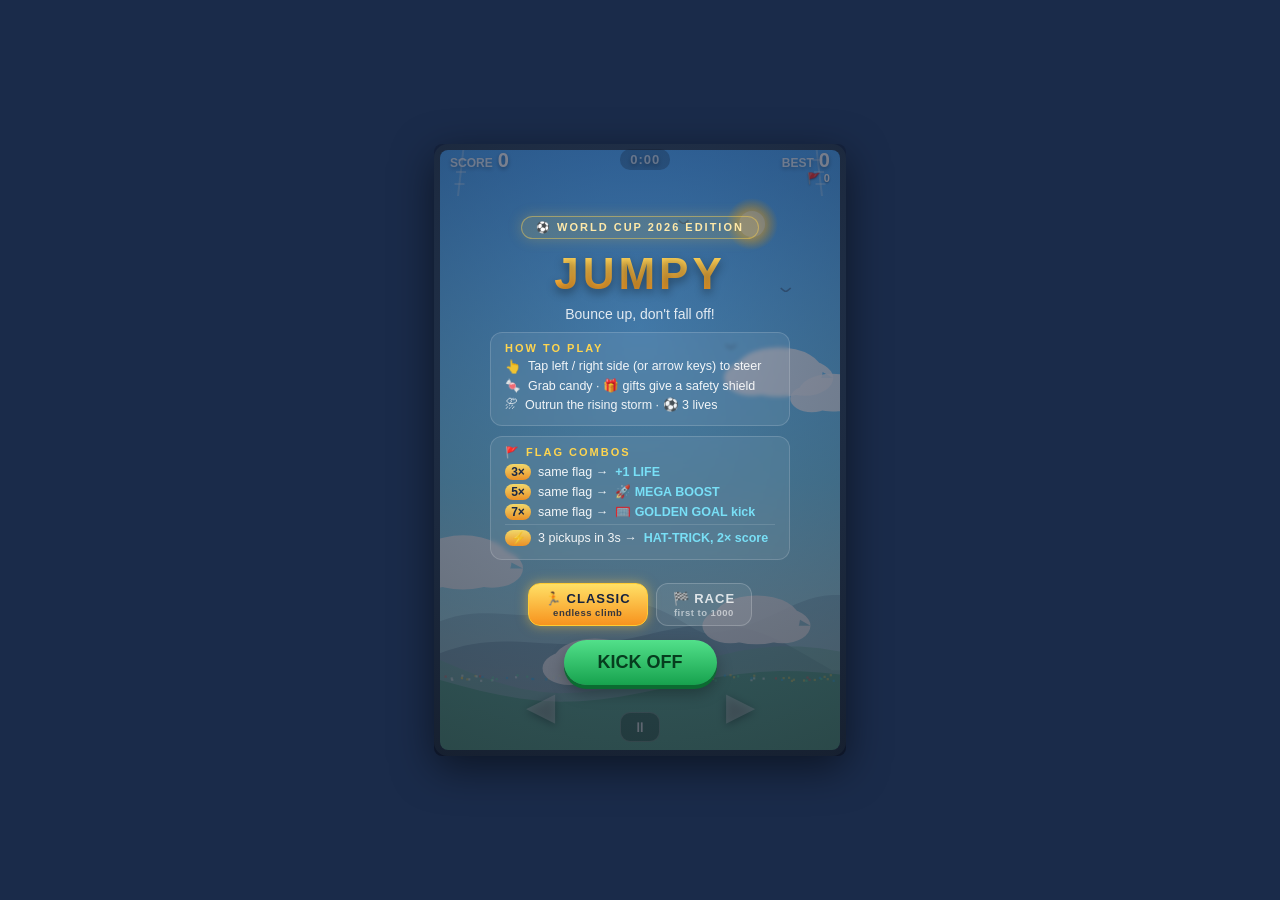
==== jumpy.html @ 68a104f4 "Add files via upload" ====
<!DOCTYPE html>
<html lang="en">
<head>
<meta charset="UTF-8">
<meta name="viewport" content="width=device-width, initial-scale=1.0, user-scalable=no, viewport-fit=cover">
<title>Jumpy</title>
<style>
  * { margin: 0; padding: 0; box-sizing: border-box; }
  body {
    background: #1a2b4a;
    display: flex;
    align-items: center;
    justify-content: center;
    height: 100vh;
    font-family: 'Segoe UI', Tahoma, sans-serif;
    overflow: hidden;
    touch-action: none;
  }
  #wrap { position: relative; }
  canvas {
    border: 6px solid #2c3e50;
    border-radius: 14px;
    box-shadow: 0 12px 40px rgba(0,0,0,0.5);
    display: block;
  }
  #hud {
    position: absolute;
    top: 5px;
    left: 16px;
    right: 16px;
    display: flex;
    justify-content: space-between;
    font-size: 20px;
    font-weight: 800;
    color: #fff;
    text-shadow: 0 2px 4px rgba(0,0,0,0.4);
    pointer-events: none;
  }
  #hud span.tag { font-size: 12px; opacity: 0.85; font-weight: 600; display: inline; margin-right: 5px; }
  #matchClock {
    align-self: flex-start;
    font-size: 13px;
    font-weight: 700;
    letter-spacing: 1px;
    color: rgba(255,255,255,0.75);
    background: rgba(0,0,0,0.25);
    padding: 3px 10px;
    border-radius: 10px;
    font-variant-numeric: tabular-nums;
  }
  #hudLeft {
    position: absolute;
    top: 44px;
    left: 16px;
    display: flex;
    flex-direction: column;
    align-items: flex-start;
    gap: 5px;
    pointer-events: none;
    z-index: 3;
  }
  #hudRight {
    position: absolute;
    top: 44px;
    right: 16px;
    display: flex;
    flex-direction: column;
    align-items: flex-end;
    gap: 5px;
    pointer-events: none;
    z-index: 3;
  }
  #statusRow {
    display: flex;
    align-items: center;
    gap: 6px;
    min-height: 0;
  }
  #raceBoard {
    display: flex;
    flex-direction: column;
    gap: 2px;
  }
  #raceBoard .raceRow {
    font-size: 9.5px;
    font-weight: 700;
    color: rgba(255,255,255,0.85);
    background: rgba(0,0,0,0.2);
    padding: 0px 6px;
    border-radius: 7px;
    text-shadow: 0 1px 2px rgba(0,0,0,0.4);
    font-variant-numeric: tabular-nums;
    display: flex;
    align-items: center;
    gap: 4px;
  }
  #raceBoard .raceRow.you {
    color: #ffe066;
    background: rgba(255,210,80,0.18);
    border: 1px solid rgba(255,210,80,0.4);
  }
  #raceBoard .dot {
    width: 7px; height: 7px;
    border-radius: 50%;
    display: inline-block;
  }
  #pauseBtn {
    position: absolute;
    bottom: 14px;
    left: 50%;
    transform: translateX(-50%);
    width: 40px;
    height: 30px;
    font-size: 14px;
    line-height: 1;
    color: rgba(255,255,255,0.85);
    background: rgba(0,0,0,0.28);
    border: 1px solid rgba(255,255,255,0.25);
    border-radius: 10px;
    cursor: pointer;
    z-index: 6;
    padding: 0;
  }
  #pauseBtn:active { background: rgba(255,255,255,0.2); }
  #raceGoal {
    position: absolute;
    top: 26px;
    left: 50%;
    transform: translateX(-50%);
    font-size: 13.5px;
    font-weight: 800;
    letter-spacing: 1px;
    color: #ffd54f;
    background: rgba(0,0,0,0.3);
    padding: 2px 12px;
    border-radius: 11px;
    text-shadow: 0 1px 3px rgba(0,0,0,0.5);
    white-space: nowrap;
    pointer-events: none;
    z-index: 4;
    display: none;
  }
  #countdown {
    position: absolute;
    top: 34%;
    left: 0; right: 0;
    text-align: center;
    font-size: 74px;
    font-weight: 900;
    letter-spacing: 3px;
    background: linear-gradient(180deg, #ffe066, #f7931e);
    -webkit-background-clip: text;
    background-clip: text;
    color: transparent;
    filter: drop-shadow(0 3px 8px rgba(0,0,0,0.55));
    pointer-events: none;
    z-index: 7;
    display: none;
  }
  #countdown.goalMsg { font-size: 32px; letter-spacing: 2px; }
  #countdown.pop {
    display: block;
    animation: countPop 0.9s ease-out forwards;
  }
  @keyframes countPop {
    0%   { opacity: 0; transform: scale(1.9); }
    22%  { opacity: 1; transform: scale(1); }
    80%  { opacity: 1; transform: scale(0.96); }
    100% { opacity: 0; transform: scale(0.9); }
  }
  #pauseOverlay {
    position: absolute;
    inset: 6px;
    display: none;
    align-items: center;
    justify-content: center;
    background: rgba(10,15,30,0.52);
    backdrop-filter: blur(1px);
    border-radius: 9px;
    z-index: 8;
  }
  #pauseOverlay.show { display: flex; }
  #pauseCard {
    text-align: center;
    color: #fff;
  }
  #pauseCard h2 {
    font-size: 34px;
    letter-spacing: 5px;
    font-weight: 900;
    margin-bottom: 8px;
    background: linear-gradient(180deg, #ffe066, #f7931e);
    -webkit-background-clip: text;
    background-clip: text;
    color: transparent;
  }
  #pauseStats { font-size: 13px; margin-bottom: 14px; }
  #pauseStats .psRow {
    display: flex;
    justify-content: space-between;
    gap: 26px;
    padding: 2px 0;
    opacity: 0.9;
  }
  #pauseStats .psRow b { color: #ffe066; font-weight: 800; }
  #pauseStats .psRow span:last-child { font-variant-numeric: tabular-nums; }
  #livesDisplay {
    font-size: 11px;
    letter-spacing: 1px;
    line-height: 1.2;
    filter: drop-shadow(0 1px 3px rgba(0,0,0,0.4));
  }
  #livesDisplay .lostLife { opacity: 0.25; }
  #flagCounter {
    font-size: 11px;
    font-weight: 800;
    color: #fff;
    line-height: 1.2;
    text-shadow: 0 1px 2px rgba(0,0,0,0.4);
  }
  #flagBreakdown {
    display: grid;
    grid-template-columns: auto auto;
    gap: 2px 4px;
    justify-items: end;
  }
  #flagBreakdown .flagRow {
    font-size: 10.5px;
    font-weight: 700;
    color: #fff;
    background: rgba(0,0,0,0.22);
    padding: 1px 7px;
    border-radius: 8px;
    text-shadow: 0 1px 2px rgba(0,0,0,0.4);
    font-variant-numeric: tabular-nums;
  }
  .winsTable {
    margin: 8px auto 4px;
    min-width: 200px;
    background: rgba(0,0,0,0.3);
    border-radius: 10px;
    padding: 6px 14px 7px;
    font-size: 12.5px;
    text-align: left;
  }
  .winsTable .wtHead {
    font-size: 10.5px;
    font-weight: 800;
    letter-spacing: 1px;
    color: #ffd54f;
    padding-bottom: 3px;
    border-bottom: 1px solid rgba(255,255,255,0.18);
    margin-bottom: 3px;
  }
  .winsTable .wtRow {
    display: flex;
    justify-content: space-between;
    gap: 22px;
    padding: 1.5px 0;
    opacity: 0.92;
  }
  .winsTable .wtRow.you { color: #ffe066; font-weight: 800; }
  .winsTable .dot {
    display: inline-block;
    width: 7px; height: 7px;
    border-radius: 50%;
    vertical-align: middle;
  }
  #overlay {
    position: absolute;
    top: 0; left: 0; right: 0; bottom: 0;
    display: flex;
    flex-direction: column;
    align-items: center;
    justify-content: center;
    background: radial-gradient(circle at 50% 30%, rgba(28,46,84,0.5), rgba(10,15,30,0.64));
    color: white;
    text-align: center;
    border-radius: 8px;
    z-index: 10;
  }
  #overlay.hidden { display: none; }
  #overlay h1 {
    font-size: 44px;
    margin-bottom: 2px;
    letter-spacing: 4px;
    background: linear-gradient(180deg, #ffe066, #f7931e);
    -webkit-background-clip: text;
    background-clip: text;
    color: transparent;
    text-shadow: 0 4px 10px rgba(0,0,0,0.4);
    animation: titleFloat 2.6s ease-in-out infinite;
  }
  @keyframes titleFloat {
    0%, 100% { transform: translateY(0); }
    50% { transform: translateY(-5px); }
  }
  #menuBadge {
    font-size: 11px;
    font-weight: 800;
    letter-spacing: 2px;
    color: #ffe9a8;
    background: rgba(255,210,80,0.14);
    border: 1px solid rgba(255,210,80,0.45);
    padding: 4px 14px;
    border-radius: 20px;
    margin-bottom: 10px;
    box-shadow: 0 0 14px rgba(255,200,60,0.25);
  }
  .menuTagline { font-size: 14px; margin: 2px 0 12px; opacity: 0.85; }
  .menuCard {
    width: 82%;
    max-width: 300px;
    background: rgba(255,255,255,0.07);
    border: 1px solid rgba(255,255,255,0.16);
    border-radius: 12px;
    padding: 9px 14px;
    margin: 5px 0;
    text-align: left;
    backdrop-filter: blur(2px);
  }
  .cardTitle {
    font-size: 11px;
    font-weight: 800;
    letter-spacing: 2px;
    color: #ffd54f;
    margin-bottom: 5px;
  }
  .cardRow {
    font-size: 12.5px;
    margin: 4px 0;
    opacity: 0.92;
    display: flex;
    align-items: center;
    gap: 7px;
  }
  .cardRow b { color: #7ce8ff; font-weight: 800; }
  .comboNum {
    display: inline-block;
    min-width: 26px;
    text-align: center;
    font-weight: 900;
    font-size: 12px;
    color: #16233f;
    background: linear-gradient(180deg, #ffe066, #f7931e);
    border-radius: 8px;
    padding: 1px 5px;
  }
  #menuStats {
    margin-top: 8px;
    font-size: 12px;
    font-weight: 700;
    color: rgba(255,255,255,0.75);
    letter-spacing: 0.5px;
  }
  #modeSelect {
    display: flex;
    gap: 8px;
    margin-top: 10px;
  }
  .modeChip {
    display: flex;
    flex-direction: column;
    align-items: center;
    gap: 1px;
    padding: 7px 16px;
    font-size: 13px;
    font-weight: 800;
    letter-spacing: 1px;
    color: rgba(255,255,255,0.8);
    background: rgba(255,255,255,0.07);
    border: 1.5px solid rgba(255,255,255,0.2);
    border-radius: 12px;
    cursor: pointer;
  }
  .modeChip span {
    font-size: 9.5px;
    font-weight: 600;
    letter-spacing: 0.5px;
    opacity: 0.7;
    text-transform: none;
  }
  .modeChip.selected {
    color: #16233f;
    background: linear-gradient(180deg, #ffe066, #f7931e);
    border-color: #ffcc33;
    box-shadow: 0 0 12px rgba(255,200,60,0.5);
  }
  .modeChip.selected span { opacity: 0.85; }
  #diffSelect {
    display: none;
    gap: 6px;
    margin-top: 7px;
  }
  #diffSelect.show { display: flex; }
  .diffChip {
    padding: 4px 13px;
    font-size: 10.5px;
    font-weight: 800;
    letter-spacing: 1px;
    color: rgba(255,255,255,0.75);
    background: rgba(255,255,255,0.07);
    border: 1.5px solid rgba(255,255,255,0.2);
    border-radius: 10px;
    cursor: pointer;
  }
  .diffChip.selected {
    color: #16233f;
    background: linear-gradient(180deg, #7ce8ff, #2bb5e0);
    border-color: #7ce8ff;
    box-shadow: 0 0 10px rgba(64,196,255,0.5);
  }
  #overlay p { font-size: 14px; margin: 5px 0; opacity: 0.85; }
  #startBtn, #playAgainBtn, #resumeBtn {
    margin-top: 14px;
    padding: 12px 34px;
    font-size: 18px;
    font-weight: 800;
    background: linear-gradient(180deg, #ffcc33, #f7931e);
    border: none;
    border-radius: 30px;
    color: #4a2c00;
    cursor: pointer;
    box-shadow: 0 4px 0 #b56f00, 0 8px 16px rgba(0,0,0,0.3);
  }
  #startBtn {
    background: linear-gradient(180deg, #52e08a, #17a24e);
    color: #063d1e;
    box-shadow: 0 4px 0 #0b6b31, 0 8px 16px rgba(0,0,0,0.3);
  }
  #startBtn:active, #playAgainBtn:active, #resumeBtn:active { transform: translateY(2px); box-shadow: 0 2px 0 #b56f00; }
  #startBtn:active { box-shadow: 0 2px 0 #0b6b31; }
  #menuBtn, #pauseMenuBtn {
    margin-top: 10px;
    padding: 7px 22px;
    font-size: 13px;
    font-weight: 700;
    color: rgba(255,255,255,0.85);
    background: rgba(255,255,255,0.08);
    border: 1px solid rgba(255,255,255,0.3);
    border-radius: 20px;
    cursor: pointer;
  }

  .touchZone {
    position: absolute;
    top: 6px; bottom: 6px;
    width: calc(50% - 6px);
    display: flex;
    align-items: flex-end;
    justify-content: center;
    padding-bottom: 22px;
    background: rgba(255,255,255,0.001);
    transition: background 0.15s ease;
    z-index: 2;
    touch-action: none;
    overflow: hidden;
  }
  .touchZone.left { left: 6px; border-radius: 9px 0 0 9px; }
  .touchZone.right { right: 6px; border-radius: 0 9px 9px 0; }
  .touchZone.active { background: rgba(255,255,255,0.14); }
  .touchZone .arrowIcon {
    font-size: 38px;
    color: rgba(255,255,255,0.4);
    text-shadow: 0 2px 8px rgba(0,0,0,0.35);
    user-select: none;
    pointer-events: none;
    transition: color 0.15s ease, transform 0.15s ease;
  }
  .touchZone.active .arrowIcon {
    color: rgba(255,255,255,0.95);
    transform: scale(1.2);
  }
  .ripple {
    position: absolute;
    width: 16px; height: 16px;
    border-radius: 50%;
    background: rgba(255,255,255,0.55);
    pointer-events: none;
    transform: translate(-50%, -50%) scale(0);
    animation: rippleAnim 0.55s ease-out forwards;
  }
  @keyframes rippleAnim {
    to { transform: translate(-50%, -50%) scale(9); opacity: 0; }
  }

  #stormWarning {
    position: absolute;
    top: 46px;
    left: 0; right: 0;
    text-align: center;
    font-size: 13px;
    font-weight: 800;
    letter-spacing: 1px;
    color: #ffdede;
    text-shadow: 0 0 8px rgba(255,60,60,0.9);
    opacity: 0;
    transition: opacity 0.3s;
    pointer-events: none;
    z-index: 3;
  }
  #stormWarning.show {
    opacity: 1;
    animation: stormPulse 0.9s ease-in-out infinite;
  }
  @keyframes stormPulse {
    0%, 100% { transform: scale(1); }
    50% { transform: scale(1.08); }
  }

  #shieldTag {
    display: none;
    font-size: 18px;
    opacity: 0;
    transform: scale(0.7);
    transition: opacity 0.2s, transform 0.2s;
    text-shadow: 0 0 8px rgba(64,196,255,0.9);
  }
  #shieldTag.show { display: block; }
  #shieldTag.show {
    opacity: 1;
    transform: scale(1);
    animation: stormPulse 0.6s ease-in-out infinite;
  }
  #rewardBanner {
    position: absolute;
    top: 22%;
    left: 0; right: 0;
    text-align: center;
    opacity: 0;
    pointer-events: none;
    z-index: 5;
  }
  #rewardBanner.show {
    animation: rewardSlide 2.4s cubic-bezier(0.2, 0.9, 0.3, 1) forwards;
  }
  #rewardFlag {
    position: absolute;
    top: 50%;
    left: 50%;
    transform: translate(-50%, -54%);
    font-size: 96px;
    line-height: 1;
    opacity: 0.3;
    filter: drop-shadow(0 4px 10px rgba(0,0,0,0.35));
  }
  #rewardText {
    position: relative;
    font-size: 26px;
    font-weight: 900;
    letter-spacing: 2px;
    color: #fff;
    text-shadow: 0 0 14px currentColor, 0 2px 4px rgba(0,0,0,0.6);
  }
  #rewardReason {
    position: relative;
    margin-top: 5px;
    font-size: 22px;
    font-weight: 900;
    letter-spacing: 1px;
    color: #fff;
    text-shadow: 0 1px 6px rgba(0,0,0,0.6);
  }
  @keyframes rewardSlide {
    0%   { opacity: 0; transform: translateY(-46px) scale(0.85); }
    10%  { opacity: 1; transform: translateY(6px) scale(1.04); }
    16%  { transform: translateY(0) scale(1); }
    82%  { opacity: 1; transform: translateY(0) scale(1); }
    100% { opacity: 0; transform: translateY(16px) scale(0.98); }
  }
  #multTag {
    display: none;
    font-size: 14px;
    font-weight: 900;
    color: #16233f;
    background: linear-gradient(180deg, #7ce8ff, #2bb5e0);
    padding: 2px 8px;
    border-radius: 9px;
    box-shadow: 0 0 10px rgba(64,196,255,0.8);
    opacity: 0;
    transform: scale(0.7);
    transition: opacity 0.2s, transform 0.2s;
  }
  #multTag.show { display: block; }
  #multTag.show {
    opacity: 1;
    transform: scale(1);
    animation: stormPulse 0.7s ease-in-out infinite;
  }
  #loader {
    position: fixed;
    inset: 0;
    z-index: 100;
    background: linear-gradient(160deg, #16233f, #1a2b4a 60%, #23355c);
    display: flex;
    flex-direction: column;
    align-items: center;
    justify-content: center;
    gap: 10px;
    transition: opacity 0.4s ease;
  }
  #loader.fadeOut { opacity: 0; pointer-events: none; }
  #loaderBall {
    font-size: 52px;
    line-height: 1;
    animation: loaderBounce 0.65s cubic-bezier(0.3, 0, 0.6, 1) infinite alternate;
    filter: drop-shadow(0 6px 12px rgba(0,0,0,0.45));
  }
  @keyframes loaderBounce {
    0%   { transform: translateY(-42px) scale(1, 1) rotate(-12deg); }
    85%  { transform: translateY(6px) scale(1.05, 0.95) rotate(8deg); }
    100% { transform: translateY(10px) scale(1.18, 0.8) rotate(10deg); }
  }
  #loaderShadow {
    width: 46px;
    height: 9px;
    border-radius: 50%;
    background: rgba(0,0,0,0.45);
    animation: loaderShadowPulse 0.65s cubic-bezier(0.3, 0, 0.6, 1) infinite alternate;
  }
  @keyframes loaderShadowPulse {
    0%   { transform: scale(0.55); opacity: 0.35; }
    100% { transform: scale(1.15); opacity: 0.7; }
  }
  #loaderTitle {
    margin-top: 14px;
    font-size: 30px;
    font-weight: 900;
    letter-spacing: 5px;
    background: linear-gradient(180deg, #ffe066, #f7931e);
    -webkit-background-clip: text;
    background-clip: text;
    color: transparent;
  }
  #loaderBarTrack {
    width: 170px;
    height: 6px;
    border-radius: 4px;
    background: rgba(255,255,255,0.14);
    overflow: hidden;
  }
  #loaderBar {
    width: 0%;
    height: 100%;
    border-radius: 4px;
    background: linear-gradient(90deg, #ffcc33, #f7931e);
    transition: width 0.18s ease;
  }
</style>
</head>
<body>
<div id="loader">
  <div id="loaderBall">⚽</div>
  <div id="loaderShadow"></div>
  <div id="loaderTitle">JUMPY</div>
  <div id="loaderBarTrack"><div id="loaderBar"></div></div>
</div>
<div id="wrap">
  <canvas id="game" width="400" height="600"></canvas>
  <div id="leftZone" class="touchZone left"><span class="arrowIcon">◀</span></div>
  <div id="rightZone" class="touchZone right"><span class="arrowIcon">▶</span></div>
  <div id="stormWarning">⚠ STORM RISING ⚠</div>
  <div id="rewardBanner">
    <div id="rewardFlag"></div>
    <div id="rewardText"></div>
    <div id="rewardReason"></div>
  </div>
  <div id="hud">
    <div><span class="tag">SCORE</span><span id="score">0</span>
      <div id="livesDisplay"></div>
    </div>
    <div id="matchClock">0:00</div>
    <div style="text-align:right"><span class="tag">BEST</span><span id="best">0</span>
      <div id="flagCounter">🚩 0</div>
    </div>
  </div>
  <div id="hudLeft">
    <div id="statusRow">
      <div id="shieldTag">🛡</div>
      <div id="multTag">2×</div>
    </div>
    <div id="raceBoard"></div>
  </div>
  <div id="hudRight">
    <div id="flagBreakdown"></div>
  </div>
  <button id="pauseBtn" title="Pause">⏸</button>
  <div id="raceGoal"></div>
  <div id="countdown"></div>
  <div id="pauseOverlay">
    <div id="pauseCard">
      <h2>PAUSED</h2>
      <div id="pauseStats"></div>
      <button id="resumeBtn">RESUME</button>
      <button id="pauseMenuBtn">Menu</button>
    </div>
  </div>
  <div id="overlay">
    <div id="menuBadge">⚽ WORLD CUP 2026 EDITION</div>
    <h1>JUMPY</h1>
    <p class="menuTagline">Bounce up, don't fall off!</p>
    <div class="menuCard">
      <div class="cardTitle">HOW TO PLAY</div>
      <div class="cardRow"><span>👆</span> Tap left / right side (or arrow keys) to steer</div>
      <div class="cardRow"><span>🍬</span> Grab candy · 🎁 gifts give a safety shield</div>
      <div class="cardRow"><span>⛈</span> Outrun the rising storm · ⚽ 3 lives</div>
    </div>
    <div class="menuCard">
      <div class="cardTitle">🚩 FLAG COMBOS</div>
      <div class="cardRow"><span class="comboNum">3×</span> same flag → <b>+1 LIFE</b></div>
      <div class="cardRow"><span class="comboNum">5×</span> same flag → <b>🚀 MEGA BOOST</b></div>
      <div class="cardRow"><span class="comboNum">7×</span> same flag → <b>🥅 GOLDEN GOAL kick</b></div>
      <div class="cardRow" style="border-top:1px solid rgba(255,255,255,0.14); margin-top:4px; padding-top:5px;"><span class="comboNum">⚡</span> 3 pickups in 3s → <b>HAT-TRICK, 2× score</b></div>
    </div>
    <div id="menuStats"></div>
    <div id="modeSelect">
      <button class="modeChip selected" data-mode="classic">🏃 CLASSIC<span>endless climb</span></button>
      <button class="modeChip" data-mode="race">🏁 RACE<span id="raceChipGoal">first to 1000</span></button>
    </div>
    <div id="diffSelect">
      <button class="diffChip" data-diff="easy">EASY</button>
      <button class="diffChip selected" data-diff="normal">NORMAL</button>
      <button class="diffChip" data-diff="hard">HARD</button>
    </div>
    <button id="startBtn">KICK OFF</button>
  </div>
</div>

<script>
window.addEventListener('error', function(e) {
  const box = document.createElement('div');
  box.style.cssText = 'position:fixed;top:0;left:0;right:0;background:#c0392b;color:white;padding:10px;font-family:monospace;font-size:13px;z-index:99999;white-space:pre-wrap;';
  box.textContent = 'JS Error: ' + e.message + ' (line ' + e.lineno + ', col ' + e.colno + ')';
  document.body.appendChild(box);
});

try {

const canvas = document.getElementById('game');
const ctx = canvas.getContext('2d');
const W = canvas.width, H = canvas.height;
const scoreEl = document.getElementById('score');
const bestEl = document.getElementById('best');
const overlay = document.getElementById('overlay');
const startBtn = document.getElementById('startBtn');

let keys = { left: false, right: false };
let running = false;
let rafId = null;

const ball = {
  x: W/2, y: H - 100, r: 15,
  vx: 0, vy: 0,
  facing: 1
};

const GRAVITY = 0.28;
const BOUNCE_VELOCITY = -10.5;
const MOVE_SPEED = 4.5;
const PLATFORM_W = 62, PLATFORM_H = 14;
const FLAG_R = 10;
const CANDY_R = 9;
const GIFT_R = 11;
const CANDY_COLORS = ['#ff6b9d', '#7c4dff', '#40c4ff', '#69f0ae', '#ff8a65'];
// World Cup 2026 (USA/Canada/Mexico) host-nation colors for confetti and celebration effects
const WC_COLORS = ['#B22234', '#3C3B6E', '#ffffff', '#006341', '#FF0000'];

// Nations ordered by World Cup achievement (lowest to highest): the 2026 hosts and
// rising sides first, then semifinalists, finalists, and champions by title count.
const FLAG_NATIONS = [
  { name: 'Canada',      emoji: '🇨🇦', pattern: 'vertical',   colors: ['#FF0000', '#f0f0f0', '#FF0000'] },
  { name: 'USA',         emoji: '🇺🇸', pattern: 'usa' },
  { name: 'Mexico',      emoji: '🇲🇽', pattern: 'mexico' },
  { name: 'Japan',       emoji: '🇯🇵', pattern: 'japan' },
  { name: 'Morocco',     emoji: '🇲🇦', pattern: 'morocco' },
  { name: 'Portugal',    emoji: '🇵🇹', pattern: 'vertical',   colors: ['#006600', '#FF0000', '#FF0000'] },
  { name: 'Croatia',     emoji: '🇭🇷', pattern: 'horizontal', colors: ['#FF0000', '#f0f0f0', '#171796'] },
  { name: 'Netherlands', emoji: '🇳🇱', pattern: 'horizontal', colors: ['#AE1C28', '#f0f0f0', '#21468B'] },
  { name: 'England',     emoji: '🏴󠁧󠁢󠁥󠁮󠁧󠁿', pattern: 'cross',      bg: '#f0f0f0', accent: '#CE1124' },
  { name: 'Spain',       emoji: '🇪🇸', pattern: 'horizontal', colors: ['#AA151B', '#F1BF00', '#AA151B'], weights: [1, 2, 1] },
  { name: 'Uruguay',     emoji: '🇺🇾', pattern: 'stripes4',   colors: ['#f0f0f0', '#0038A8'] },
  { name: 'France',      emoji: '🇫🇷', pattern: 'vertical',   colors: ['#0055A4', '#f0f0f0', '#EF4135'] },
  { name: 'Argentina',   emoji: '🇦🇷', pattern: 'horizontal', colors: ['#74ACDF', '#f0f0f0', '#74ACDF'] },
  { name: 'Germany',     emoji: '🇩🇪', pattern: 'horizontal', colors: ['#1a1a1a', '#DD0000', '#FFCE00'] },
  { name: 'Italy',       emoji: '🇮🇹', pattern: 'vertical',   colors: ['#009246', '#f0f0f0', '#CE2B37'] },
  { name: 'Brazil',      emoji: '🇧🇷', pattern: 'brazil' }
];

let platforms = [];
let flags = [];
let candies = [];
let gifts = [];
let particles = [];
let confetti = [];
let popups = [];
let clouds = [];
let hills = [];
let score = 0;
let best = 0;
let cameraY = 0;
let wasMoving = false;
let deathReason = 'fall';
let celebratedNewBest = false;
let bestAtRunStart = 0;
let shieldActive = false;
let shieldTimer = 0;
const SHIELD_DURATION = 420; // frames (~7s at 60fps)
const BARRIER_OFFSET = 10;
let matchStartTime = 0;
let bestTimeMs = 0;
let bestHeight = 0;
let paused = false;
let pausedAt = 0;
const pauseOverlayEl = document.getElementById('pauseOverlay');
const pauseStatsEl = document.getElementById('pauseStats');

function togglePause() {
  if (!running) return; // only pausable mid-match
  paused = !paused;
  if (paused) {
    pausedAt = Date.now();
    const distM = Math.round(cameraY / 10);
    let rows =
      '<div class="psRow"><b>Score</b><span>' + score + ' · best ' + Math.max(best, score) + '</span></div>' +
      '<div class="psRow"><b>Distance</b><span>' + distM + 'm · best ' + Math.max(bestHeight, distM) + 'm</span></div>' +
      '<div class="psRow"><b>Time</b><span>' + formatMatchTime(pausedAt - matchStartTime) + ' · best ' + formatMatchTime(Math.max(bestTimeMs, pausedAt - matchStartTime)) + '</span></div>' +
      '<div class="psRow"><b>Flags</b><span>🚩 ' + flagsCollectedCount + '</span></div>' +
      '<div class="psRow"><b>Lives</b><span>' + (gameMode === 'race' ? '⚽ ∞' : '⚽'.repeat(lives)) + '</span></div>';
    if (gameMode === 'race') {
      const st = raceStandings();
      const place = st.findIndex(function(e) { return e.you; }) + 1;
      rows += '<div class="psRow"><b>Race</b><span>' + place + ' of ' + st.length + ' · 🎯 ' + raceTarget + '</span></div>';
    }
    pauseStatsEl.innerHTML = rows;
    pauseOverlayEl.classList.add('show');
    keys.left = false; keys.right = false;
    playWhistle(false);
  } else {
    // exclude paused time from the match clock
    matchStartTime += Date.now() - pausedAt;
    // if paused during a GOLDEN GOAL, shift its anchor too so the span isn't counted twice
    if (goalGame.active) goalPausedAt += Date.now() - pausedAt;
    pauseOverlayEl.classList.remove('show');
    playWhistle(false);
  }
}
let celebratedChampion = false;
let trophyTimer = 0; // frames remaining to show the floating trophy

// --- Lives & flag collection tracking ---
const MAX_LIVES = 5;
let lives = 3;
let flagsCollectedCount = 0;
let flagCountsByCountry = {}; // countryIdx -> count; every 3 of the same country = +1 life
let reviveGraceTimer = 0;     // brief invulnerable window after a revive
let ballTrail = [];           // recent ball positions for the motion trail
let boostTimer = 0;           // frames of mega-boost flight remaining
let boostsQueued = 0;         // GOLDEN GOAL prize: chained mega boosts
let goalPendingCount = 0;     // GOLDEN GOALs earned (7 same flags each)
let goalGame = { active: false };
let goalPausedAt = 0;

// --- Bot racers: three AI opponents climbing the same board against you ---
const BOT_CONFIG = [
  { name: 'Jumpinho',    emoji: '🇧🇷', color: '#2ecc71', steer: 4.3, errPx: 27, reactFrames: 21, blunder: 0.028 },
  { name: 'Sir Offside', emoji: '🇺🇸', color: '#4aa3ff', steer: 4.5, errPx: 19, reactFrames: 16, blunder: 0.020 },
  { name: 'El Nutmeg',   emoji: '🇲🇽', color: '#ff6b6b', steer: 4.0, errPx: 35, reactFrames: 27, blunder: 0.038 }
];
let bots = [];
let recentScroll = 0; // decaying measure of how fast the camera is climbing
let botScrollDebt = 0; // camera scroll gained during YOUR boosts — never credited to bots

// --- Game modes: CLASSIC endless survival, or RACE first-to-target against the bots ---
let gameMode = 'classic';
let raceDifficulty = 'normal';

// Bot skill presets per race difficulty (multipliers over each bot's base config)
const DIFF_PRESETS = {
  easy:   { steer: 0.93, err: 1.30, react: 1.30, blunder: 1.50, ahead: 0.62, rubber: 0   },
  normal: { steer: 1.00, err: 1.00, react: 1.00, blunder: 1.00, ahead: 0.78, rubber: 0.6 },
  hard:   { steer: 1.08, err: 0.70, react: 0.72, blunder: 0.60, ahead: 0.95, rubber: 1   }
};

// Rubber-banding: bots trailing the player push harder, bots leading ease off,
// keeping races tight. Strength scales with difficulty (none on easy).
function rubberBandFactor(b) {
  const strength = DIFF_PRESETS[raceDifficulty].rubber;
  if (!strength || gameMode !== 'race') return 1;
  const gap = score - Math.max(0, b.bestClimb + b.flagPoints); // positive = bot is behind
  if (gap > 0) return 1 + Math.min(0.28, gap / 1100) * strength;
  return 1 - Math.min(0.22, -gap / 1400) * strength;
}
let raceTarget = 1000; // climb score to win the race; increases each time you win
let raceWins = {};     // session-wide win tally per racer, shown after every race
let raceOver = false;
let raceCountdown = 0;       // frames of pre-race countdown remaining
let prevLeaderName = '';     // for overtake notifications
let leadChangeCooldown = 0;  // throttle for lead-change popups
let finalStretchShown = false;

function initBots() {
  // Bots are rivals for RACE mode only — classic is a pure solo climb
  if (gameMode !== 'race') { bots = []; return; }
  const P = DIFF_PRESETS[raceDifficulty];
  bots = BOT_CONFIG.map(function(cfg, i) {
    return {
      name: cfg.name, emoji: cfg.emoji, color: cfg.color,
      steer: cfg.steer * P.steer,
      errPx: cfg.errPx * P.err,
      reactFrames: Math.round(cfg.reactFrames * P.react),
      blunder: cfg.blunder * P.blunder,
      x: W * (0.25 + i * 0.25), y: H - 100,
      vx: 0, vy: BOUNCE_VELOCITY,
      targetX: W / 2, reactT: Math.floor(Math.random() * 20),
      bestClimb: 0, falls: 0,
      lives: 3, grace: 0, eliminated: false,
      flagCounts: {}, id: i,
      targetPlatform: null, curErr: 0,
      ahead: false, virtualLead: 0, flagPoints: 0,
      penaltyT: 0, pendingBoosts: 0,
      aheadRate: P.ahead * (cfg.steer / 4.4) // climb speed while out of view above
    };
  });
}

function botLoseLife(b) {
  // endless lives for everyone — a genuine misjump costs POINTS
  b.falls++;
  b.flagPoints -= RACE_FALL_PENALTY;
  addPopup(b.name + ' -' + RACE_FALL_PENALTY, W / 2, 90, b.color);
  // revive on a lower-area platform (behind the player) with a grace period —
  // but always safely above the storm line to avoid instant re-capture
  let spots = platforms.filter(function(p) { return p.y > H * 0.55 && p.y < H * 0.88 && p.y < stormY - 130; });
  if (!spots.length) spots = platforms.filter(function(p) { return p.y < stormY - 130 && p.y > 40; });
  const spot = spots.length
    ? spots[Math.floor(Math.random() * spots.length)]
    : platforms.reduce(function(a, c) { return a.y < c.y ? a : c; });
  b.x = spot.x + spot.w / 2;
  b.y = spot.y - 13;
  b.vy = BOUNCE_VELOCITY;
  b.grace = 90;
  b.reactT = 0; // reassess immediately from the new position
  b.targetPlatform = null;
}

function updateBots() {
  for (const b of bots) {
    if (b.eliminated) continue;

    // AHEAD mode: the bot has out-climbed the visible window and keeps racing
    // upward on its own, independent of the player's camera
    // your rocket is YOUR moment: rivals' point gains freeze while you boost
    const gainsFrozen = boostTimer > 0;
    if (b.ahead) {
      if (b.penaltyT > 0) {
        b.penaltyT--;
        if (b.penaltyT === 0) {
          const scores = Math.random() < (0.7 - b.blunder * 5);
          if (scores) {
            addPopup('⚽ ' + b.name + ' SCORES! 🚀', W / 2, 120, '#ffd54f');
            playCrowdRoar(0.9, 0.06);
            b.virtualLead += 520; // triple-boost worth of lead
          } else {
            addPopup('🧤 ' + b.name + ' — SAVED!', W / 2, 120, '#cfd8e3');
          }
        }
      }
      if (!gainsFrozen) b.virtualLead += b.aheadRate * rubberBandFactor(b);
      // occasional virtual stumble so leads aren't a flawless escalator
      if (Math.random() < 0.008) {
        b.virtualLead = Math.max(0, b.virtualLead - randRange(80, 200));
      }
      if (!gainsFrozen) b.bestClimb = Math.max(b.bestClimb, heightPointsFromPx(Math.max(0, cameraY - botScrollDebt + (H + 14) + b.virtualLead - 100)));
      continue;
    }

    if (b.grace > 0) b.grace--;

    // bot penalty kick: brief suspense, then a skill-based verdict
    if (b.penaltyT > 0) {
      b.penaltyT--;
      if (b.penaltyT === 0) {
        const scores = Math.random() < (0.7 - b.blunder * 5);
        if (scores) {
          addPopup('⚽ ' + b.name + ' SCORES! 🚀', W / 2, 120, '#ffd54f');
          playCrowdRoar(0.9, 0.06);
          b.pendingBoosts = 3; // same triple mega boost prize
        } else {
          addPopup('🧤 ' + b.name + ' — SAVED!', W / 2, 120, '#cfd8e3');
        }
      }
    }
    // chained penalty-prize launches: fire on each descent
    if (b.pendingBoosts > 0 && b.vy > 0) {
      b.vy = -20;
      b.grace = Math.max(b.grace, 45);
      b.pendingBoosts--;
    }

    // rubber-band applies gently to on-screen speed too (clamped so physics stay sane)
    const effSteer = b.steer * Math.max(0.92, Math.min(1.12, rubberBandFactor(b)));

    // --- Smart target selection ---
    // Estimate frames for the bot to rise dh pixels after a bounce (v0 = |BOUNCE_VELOCITY|)
    function timeToRise(dh) {
      const v0 = -BOUNCE_VELOCITY;
      const disc = v0 * v0 - 2 * GRAVITY * dh;
      if (disc <= 0) return null; // above max jump height
      return (v0 - Math.sqrt(disc)) / GRAVITY;
    }

    const stormNear = (stormY - b.y) < 220; // panic mode: prioritize pure height

    b.reactT--;
    if (b.reactT <= 0) {
      b.reactT = (stormNear ? Math.ceil(b.reactFrames * 0.5) : b.reactFrames) + Math.floor(Math.random() * 8);
      const candidates = [];
      for (const p of platforms) {
        const dh = b.y - p.y;
        if (dh < 10 || dh > 190) continue; // below, or beyond max jump height
        const t = timeToRise(dh);
        if (t === null) continue;
        // predict where a moving platform will be when the bot arrives
        let px = p.x;
        if (p.moving) {
          px = p.x + p.dir * p.speed * t;
          if (px < 5) px = 5;
          if (px + p.w > W - 5) px = W - 5 - p.w;
        }
        const center = px + p.w / 2;
        const dx = Math.abs(center - b.x);
        // reachability: can the bot cover dx horizontally within the airtime (plus slack)?
        if (dx > effSteer * (t + 16)) continue;
        let s = dh * (stormNear ? 2.2 : 1.0)         // height gain (heavily weighted in a storm panic)
              + p.w * 0.6                            // wider = safer landing
              - (p.moving ? 16 : 0)                  // moving platforms are riskier
              - dx * 0.10                            // closer is easier
              - Math.abs(center - W / 2) * 0.04;     // mild preference away from walls
        candidates.push({ p: p, center: center, score: s });
      }
      if (candidates.length) {
        candidates.sort(function(c1, c2) { return c2.score - c1.score; });
        let pick = candidates[0];
        if (Math.random() < b.blunder && candidates.length > 1) {
          pick = candidates[Math.floor(Math.random() * candidates.length)]; // blunder: suboptimal choice
        }
        b.targetPlatform = pick.p;
        b.curErr = randRange(-b.errPx, b.errPx) * (stormNear ? 0.5 : 1); // focus under pressure
        b.targetX = pick.center + b.curErr;
      } else {
        b.targetPlatform = null;
      }
    }

    // continuously track a moving target platform between decisions
    if (b.targetPlatform && b.targetPlatform.moving) {
      b.targetX = b.targetPlatform.x + b.targetPlatform.w / 2 + b.curErr;
    }

    // steer toward target
    if (b.x < b.targetX - 6) b.vx = effSteer;
    else if (b.x > b.targetX + 6) b.vx = -effSteer;
    else b.vx = 0;

    b.x += b.vx;
    if (b.x < 10) b.x = 10;
    if (b.x > W - 10) b.x = W - 10;

    b.vy += GRAVITY;
    b.y += b.vy;

    // bounce on platforms (same rules as the player)
    if (b.vy > 0) {
      for (const p of platforms) {
        if (
          b.x + 7 > p.x && b.x - 7 < p.x + p.w &&
          b.y + 11 > p.y && b.y + 11 < p.y + PLATFORM_H + 10
        ) {
          b.vy = BOUNCE_VELOCITY;
          break;
        }
      }
    }

    // ghost flag collection: bots tally flags for their own combos without
    // taking them off the board (the player's pickups are never stolen)
    for (const f of flags) {
      if (gainsFrozen) break; // no ghost-flag points during your boost either
      if (f.collected) continue;
      if (!f.takenBy) f.takenBy = {};
      if (f.takenBy[b.id]) continue;
      const dx = b.x - f.x, dy2 = b.y - f.y;
      if (Math.sqrt(dx*dx + dy2*dy2) < 11 + FLAG_R) {
        f.takenBy[b.id] = true;
        b.flagPoints += 10;
        b.flagCounts[f.countryIdx] = (b.flagCounts[f.countryIdx] || 0) + 1;
        const c = b.flagCounts[f.countryIdx];
        if (c % 3 === 0 && b.lives < MAX_LIVES) {
          b.lives++; // same 3-of-a-kind rule as the player
        }
        if (c % 5 === 0 && c % 7 !== 0) {
          b.vy = -20; // same 5-of-a-kind mega boost
          b.grace = Math.max(b.grace, 60);
        }
        if (c % 7 === 0 && b.penaltyT <= 0) {
          // 10 same flags: the bot steps up for its own penalty kick
          b.penaltyT = 85;
          addPopup('🥅 ' + b.name + ' steps up…', W / 2, 120, b.color);
          playWhistle(false);
        }
      }
    }

    // out-climbed the view: switch to independent ahead-mode climbing
    // (threshold sits past the edge so the boundary can't oscillate)
    if (b.y < -28) {
      b.ahead = true;
      b.virtualLead = -14 - b.y;
      b.y = -28;
      continue;
    }

    // same death rules as the player: falling or the storm costs a life —
    // but losing ground because the PLAYER is rushing isn't the bot's misjump:
    // they respawn without losing a life (though they lose progress)
    const pacedOut = recentScroll > 40;
    if (b.y > H + 50 || (b.grace <= 0 && b.y + 11 > stormY)) {
      if (pacedOut) {
        let spots = platforms.filter(function(p) { return p.y > H * 0.55 && p.y < H * 0.88 && p.y < stormY - 130; });
        if (!spots.length) spots = platforms.filter(function(p) { return p.y < stormY - 130 && p.y > 40; });
        const spot = spots.length
          ? spots[Math.floor(Math.random() * spots.length)]
          : platforms.reduce(function(a, c) { return a.y < c.y ? a : c; });
        b.x = spot.x + spot.w / 2;
        b.y = spot.y - 13;
        b.vy = BOUNCE_VELOCITY;
        b.grace = Math.max(b.grace, 45);
        b.reactT = 0;
        b.targetPlatform = null;
      } else {
        botLoseLife(b);
      }
    }

    if (!gainsFrozen) {
      b.bestClimb = Math.max(b.bestClimb, heightPointsFromPx(Math.max(0, cameraY - botScrollDebt + (H - b.y) - 100)));
    }
  }
}

function playerClimbScore() {
  return Math.round((cameraY + (H - ball.y)) / 10);
}

function raceStandings() {
  // the race is decided by SCORE: height points + pickups (bots earn ghost-flag points)
  const entries = bots.map(function(b) {
    return { name: b.name, emoji: b.emoji, color: b.color, climb: Math.max(0, b.bestClimb + b.flagPoints), you: false, falls: b.falls, out: false };
  });
  entries.push({ name: 'YOU', emoji: '⚽', color: '#ffe066', climb: score, you: true, falls: playerFalls, out: false });
  entries.sort(function(a, c) {
    if (c.climb !== a.climb) return c.climb - a.climb;
    return a.you ? -1 : (c.you ? 1 : 0); // ties (e.g. 0–0 at kickoff) favor the player
  });
  return entries;
}

let raceBoardT = 0;
let raceLeaderName = '';
let raceRanks = {};
function rankLabel(rank) {
  return rank === 1 ? '🏆' : rank === 2 ? '2nd' : rank === 3 ? '3rd' : rank + 'th';
}
function updateRaceLeader() {
  if (gameMode !== 'race' || !bots.length) { raceLeaderName = ''; raceRanks = {}; return; }
  const st = raceStandings();
  raceLeaderName = st[0].name;
  raceRanks = {};
  st.forEach(function(e, i) { raceRanks[e.name] = i + 1; });
  if (leadChangeCooldown > 0) leadChangeCooldown--;
  // overtake notification when the lead changes hands
  if (prevLeaderName && raceLeaderName !== prevLeaderName && leadChangeCooldown <= 0 && !raceOver) {
    leadChangeCooldown = 150; // ~2.5s throttle
    if (raceLeaderName === 'YOU') {
      addPopup('🏆 YOU TAKE THE LEAD!', W / 2, H * 0.3, '#ffe066');
      playAirHorn(false);
    } else {
      const bot = bots.find(function(b) { return b.name === raceLeaderName; });
      addPopup(raceLeaderName + ' takes the lead', W / 2, H * 0.3, bot ? bot.color : '#fff');
      beep({ freq: 220, duration: 0.18, type: 'sawtooth', volume: 0.1, filterFreq: 900 });
    }
  }
  prevLeaderName = raceLeaderName;
}
function renderRaceBoard() {
  raceBoardT++;
  if (raceBoardT % 15 !== 0) return; // update ~4x per second
  const boardEl = document.getElementById('raceBoard');
  if (gameMode !== 'race') { if (boardEl.innerHTML) boardEl.innerHTML = ''; return; }
  const entries = raceStandings();
  let html = '';
  for (let i = 0; i < entries.length; i++) {
    const e = entries[i];
    const status = e.falls > 0 ? ' ↓' + e.falls : '';
    const rank = i === 0 ? '🏆' : (i + 1) + '.';
    html += '<div class="raceRow' + (e.you ? ' you' : '') + '">' +
      rank + ' <span class="dot" style="background:' + e.color + '"></span>' +
      e.name + ' ' + e.climb + status + '</div>';
  }
  document.getElementById('raceBoard').innerHTML = html;
}

// --- Reward indication effects: banner pop + brief screen flash ---
let flashTimer = 0;
let flashColor = '255,255,255';
const rewardBannerEl = document.getElementById('rewardBanner');
const rewardFlagEl = document.getElementById('rewardFlag');
const rewardTextEl = document.getElementById('rewardText');
const rewardReasonEl = document.getElementById('rewardReason');
let bannerBusyUntil = 0;
function showReward(text, cssColor, flashRgb, flagEmoji, reason) {
  const now = Date.now();
  const delay = Math.max(0, bannerBusyUntil - now);
  bannerBusyUntil = now + delay + 2200;
  setTimeout(function() {
    rewardTextEl.textContent = text;
    rewardTextEl.style.color = cssColor;
    rewardFlagEl.textContent = flagEmoji || '';
    rewardReasonEl.textContent = reason || '';
    rewardBannerEl.classList.remove('show');
    void rewardBannerEl.offsetWidth; // restart the CSS animation
    rewardBannerEl.classList.add('show');
    flashColor = flashRgb;
    flashTimer = 16;
  }, delay);
}

// --- HAT-TRICK reward: collect 3 items within 3 seconds -> 2x score for 10 seconds ---
const HAT_TRICK_WINDOW_MS = 3000;
const MULTIPLIER_DURATION = 600; // frames (~10s)
let recentPickupTimes = [];
let scoreMultiplier = 1;
let multiplierTimer = 0;
const multTagEl = document.getElementById('multTag');

function registerPickup() {
  const now = Date.now();
  recentPickupTimes.push(now);
  recentPickupTimes = recentPickupTimes.filter(function(t) { return now - t <= HAT_TRICK_WINDOW_MS; });
  if (recentPickupTimes.length >= 3 && scoreMultiplier === 1) {
    recentPickupTimes = [];
    scoreMultiplier = 2;
    multiplierTimer = MULTIPLIER_DURATION;
    multTagEl.classList.add('show');
    showReward('HAT-TRICK! 2× SCORE', '#7ce8ff', '64,196,255',
      '⚽', '⚽ × 3 in 3s');
    addConfetti(ball.x, ball.y - 20, 24);
    playAirHorn(false);
    playCrowdRoar(1.0, 0.09);
  }
}
const matchClockEl = document.getElementById('matchClock');
const livesDisplayEl = document.getElementById('livesDisplay');
const flagCounterEl = document.getElementById('flagCounter');
function renderLives() {
  if (gameMode === 'race') {
    livesDisplay.innerHTML = '⚽ ∞';
    return;
  }
  let html = '';
  for (let i = 0; i < Math.max(lives, 3); i++) {
    html += i < lives ? '⚽' : '<span class="lostLife">⚽</span>';
  }
  livesDisplayEl.innerHTML = html;
}
function renderFlagCounter() {
  flagCounterEl.textContent = '🚩 ' + flagsCollectedCount;
  const breakdownEl = document.getElementById('flagBreakdown');
  // show only the top 6 nations (by count) to keep the play area clear
  const entries = [];
  for (let i = 0; i < FLAG_NATIONS.length; i++) {
    const count = flagCountsByCountry[i] || 0;
    if (count > 0) entries.push({ emoji: FLAG_NATIONS[i].emoji, count: count });
  }
  entries.sort(function(a, b) { return b.count - a.count; });
  let html = '';
  for (let i = 0; i < Math.min(6, entries.length); i++) {
    html += '<div class="flagRow">' + entries[i].emoji + ' ' + entries[i].count + '</div>';
  }
  if (entries.length > 6) {
    html += '<div class="flagRow" style="opacity:0.6">+' + (entries.length - 6) + ' more</div>';
  }
  breakdownEl.innerHTML = html;
}
function formatMatchTime(ms) {
  const totalSec = Math.floor(ms / 1000);
  const m = Math.floor(totalSec / 60);
  const s = totalSec % 60;
  return m + ':' + (s < 10 ? '0' : '') + s;
}

// --- Rising storm: a chasing hazard that punishes stalling and ramps up the challenge ---
let stormY = 0;
let stormWarned = false;
let stormPulseT = 0;
const stormWarning = document.getElementById('stormWarning');
const shieldTag = document.getElementById('shieldTag');

// --- Sound engine (procedural, no audio files needed) ---
let audioCtx = null;
function ensureAudio() {
  try {
    if (!audioCtx) {
      audioCtx = new (window.AudioContext || window.webkitAudioContext)();
    }
    if (audioCtx.state === 'suspended') {
      audioCtx.resume().catch(function(){});
    }
  } catch (e) { /* audio unsupported, fail silently */ }
}

// Core tone generator with a gentle lowpass filter for a softer, less harsh timbre.
function beep(opts) {
  if (!audioCtx) return;
  try {
    const now = audioCtx.currentTime;
    const osc = audioCtx.createOscillator();
    const gain = audioCtx.createGain();
    const filter = audioCtx.createBiquadFilter();
    filter.type = 'lowpass';
    filter.frequency.value = opts.filterFreq || 4000;
    osc.type = opts.type || 'sine';
    osc.frequency.setValueAtTime(opts.freq, now);
    if (opts.freqEnd) osc.frequency.exponentialRampToValueAtTime(opts.freqEnd, now + opts.duration);
    gain.gain.setValueAtTime(0.0001, now);
    gain.gain.exponentialRampToValueAtTime(opts.volume || 0.15, now + (opts.attack || 0.008));
    gain.gain.exponentialRampToValueAtTime(0.0001, now + opts.duration);
    osc.connect(filter);
    filter.connect(gain);
    gain.connect(audioCtx.destination);
    osc.start(now);
    osc.stop(now + opts.duration + 0.02);
  } catch (e) { /* fail silently */ }
}

// Schedule a short melodic sequence of notes (frequencies in Hz) with a fixed gap.
function chime(freqs, opts) {
  opts = opts || {};
  freqs.forEach(function(f, i) {
    setTimeout(function() {
      beep({
        freq: f, freqEnd: opts.freqEnd ? f * opts.freqEnd : null,
        duration: opts.duration || 0.14, type: opts.type || 'sine',
        volume: opts.volume || 0.15, filterFreq: opts.filterFreq
      });
    }, i * (opts.gap || 55));
  });
}

function playJumpSound() {
  playKickThud();
}

// Realistic football "kick" sound: a short burst of lowpassed noise (the leather
// impact) layered over a quick low-frequency punch (the thump you feel)
function playKickThud() {
  if (!audioCtx) return;
  try {
    const now = audioCtx.currentTime;
    // noise burst for the leather contact
    const dur = 0.08;
    const bufferLen = Math.floor(audioCtx.sampleRate * dur);
    const buffer = audioCtx.createBuffer(1, bufferLen, audioCtx.sampleRate);
    const data = buffer.getChannelData(0);
    for (let i = 0; i < bufferLen; i++) data[i] = (Math.random() * 2 - 1) * (1 - i / bufferLen);
    const src = audioCtx.createBufferSource();
    src.buffer = buffer;
    const filter = audioCtx.createBiquadFilter();
    filter.type = 'lowpass';
    filter.frequency.value = 600;
    const gain = audioCtx.createGain();
    gain.gain.setValueAtTime(0.35, now);
    gain.gain.exponentialRampToValueAtTime(0.001, now + dur);
    src.connect(filter); filter.connect(gain); gain.connect(audioCtx.destination);
    src.start(now); src.stop(now + dur);
    // low thump underneath
    beep({ freq: 85, freqEnd: 45, duration: 0.1, type: 'sine', volume: 0.22, attack: 0.002 });
  } catch (e) { /* fail silently */ }
}

// Stadium air horn for the big moments
function playAirHorn(long) {
  const dur = long ? 0.7 : 0.35;
  beep({ freq: 233, freqEnd: 246, duration: dur, type: 'sawtooth', volume: 0.14, filterFreq: 1400, attack: 0.02 });
  beep({ freq: 466, freqEnd: 492, duration: dur, type: 'sawtooth', volume: 0.07, filterFreq: 2200, attack: 0.02 });
}
function playMoveSound(dir) {
  const base = dir === 'left' ? 210 : 240;
  beep({ freq: base, freqEnd: base * 0.75, duration: 0.045, type: 'triangle', volume: 0.055 });
}
function playStarSound() {
  chime([880, 1108, 1318], { duration: 0.16, gap: 50, type: 'sine', volume: 0.15, filterFreq: 5000 });
  playCrowdRoar(0.5, 0.04);
}
function playCandySound() {
  chime([660, 990], { duration: 0.14, gap: 70, type: 'sine', volume: 0.14, filterFreq: 4500 });
}
function playGameOverSound() {
  chime([440, 349, 262], { duration: 0.24, gap: 130, type: 'sawtooth', volume: 0.14, filterFreq: 1800 });
}
function playStormAlertSound() {
  beep({ freq: 90, freqEnd: 55, duration: 0.5, type: 'sawtooth', volume: 0.13, filterFreq: 700 });
}
function playGoalFanfare() {
  // triumphant ascending fanfare for beating your best score, World-Cup-goal style
  chime([523, 659, 784, 1047], { duration: 0.22, gap: 90, type: 'triangle', volume: 0.18, filterFreq: 5500 });
  setTimeout(function(){ beep({ freq: 784, duration: 0.35, type: 'sawtooth', volume: 0.08, filterFreq: 2000 }); }, 380);
  playCrowdRoar(1.2, 0.1);
}
function playGiftSound() {
  chime([392, 523, 659, 880], { duration: 0.15, gap: 45, type: 'sine', volume: 0.16, filterFreq: 6000 });
}
function playShieldExpireSound() {
  beep({ freq: 500, freqEnd: 220, duration: 0.25, type: 'triangle', volume: 0.1, filterFreq: 3000 });
}
function playWhistle(long) {
  // referee whistle: bright, narrow-band tone with a slight warble
  const dur = long ? 0.5 : 0.22;
  beep({ freq: 2200, freqEnd: 2350, duration: dur, type: 'square', volume: 0.1, filterFreq: 3200, attack: 0.01 });
  if (long) {
    setTimeout(function(){
      beep({ freq: 2200, freqEnd: 2350, duration: 0.22, type: 'square', volume: 0.1, filterFreq: 3200, attack: 0.01 });
    }, 260);
    setTimeout(function(){
      beep({ freq: 2200, freqEnd: 2350, duration: 0.6, type: 'square', volume: 0.11, filterFreq: 3200, attack: 0.01 });
    }, 520);
  }
}
function playChampionFanfare() {
  // biggest celebration in the game: reaching the most decorated nation's tier
  chime([523, 659, 784, 988, 1175], { duration: 0.26, gap: 100, type: 'triangle', volume: 0.2, filterFreq: 6000 });
  setTimeout(function(){ chime([784, 988, 1175], { duration: 0.35, gap: 120, type: 'sawtooth', volume: 0.12, filterFreq: 2500 }); }, 560);
  playCrowdRoar(1.8, 0.14);
}

// Crowd roar: filtered white noise that swells and fades, like a stadium erupting
function playCrowdRoar(duration, volume) {
  if (!audioCtx) return;
  try {
    const now = audioCtx.currentTime;
    const bufferLen = Math.floor(audioCtx.sampleRate * duration);
    const buffer = audioCtx.createBuffer(1, bufferLen, audioCtx.sampleRate);
    const data = buffer.getChannelData(0);
    for (let i = 0; i < bufferLen; i++) {
      data[i] = (Math.random() * 2 - 1);
    }
    const src = audioCtx.createBufferSource();
    src.buffer = buffer;
    const filter = audioCtx.createBiquadFilter();
    filter.type = 'bandpass';
    filter.frequency.value = 900;
    filter.Q.value = 0.6;
    const gain = audioCtx.createGain();
    gain.gain.setValueAtTime(0.0001, now);
    gain.gain.exponentialRampToValueAtTime(volume, now + duration * 0.25); // swell
    gain.gain.exponentialRampToValueAtTime(0.0001, now + duration);        // fade
    src.connect(filter);
    filter.connect(gain);
    gain.connect(audioCtx.destination);
    src.start(now);
    src.stop(now + duration);
  } catch (e) { /* fail silently */ }
}

function randRange(a,b){ return a + Math.random()*(b-a); }
function isFiniteNum(n){ return typeof n === 'number' && isFinite(n); }
function clamp01(n){ return Math.max(0, Math.min(1, n)); }

// Difficulty ramps up gradually with height climbed (0 = easiest, 1 = hardest)
// Progressive height scoring: each meter is worth more the higher you are —
// at 10,000px climbed a meter counts ~1.5x, rewarding deep runs
function heightPointsFromPx(px) {
  return Math.floor((px / 10) * (1 + px / 20000));
}
let scorePenalty = 0; // accumulated race fall penalties (keeps the height floor honest)

function difficultyAt(heightClimbed) {
  return clamp01(heightClimbed / 4500);
}

// A gentle second difficulty slope that keeps the very high altitudes
// challenging after the main ramp caps out at 4500
function lateDifficultyAt(heightClimbed) {
  return clamp01((heightClimbed - 4500) / 6000);
}

function roundRectPath(ctx, x, y, w, h, r) {
  ctx.beginPath();
  ctx.moveTo(x + r, y);
  ctx.lineTo(x + w - r, y);
  ctx.quadraticCurveTo(x + w, y, x + w, y + r);
  ctx.lineTo(x + w, y + h - r);
  ctx.quadraticCurveTo(x + w, y + h, x + w - r, y + h);
  ctx.lineTo(x + r, y + h);
  ctx.quadraticCurveTo(x, y + h, x, y + h - r);
  ctx.lineTo(x, y + r);
  ctx.quadraticCurveTo(x, y, x + r, y);
  ctx.closePath();
}

function drawCandy(ctx, cx, cy, r, color, twist) {
  // wrapped candy: rounded body + two twisted wrapper ends
  ctx.save();
  ctx.translate(cx, cy);
  ctx.rotate(twist || 0);

  // wrapper ends (triangular twists)
  ctx.fillStyle = color;
  ctx.beginPath();
  ctx.moveTo(-r * 1.9, 0);
  ctx.lineTo(-r * 1.15, -r * 0.55);
  ctx.lineTo(-r * 1.15, r * 0.55);
  ctx.closePath();
  ctx.fill();
  ctx.beginPath();
  ctx.moveTo(r * 1.9, 0);
  ctx.lineTo(r * 1.15, -r * 0.55);
  ctx.lineTo(r * 1.15, r * 0.55);
  ctx.closePath();
  ctx.fill();

  // body
  roundRectPath(ctx, -r * 1.15, -r * 0.85, r * 2.3, r * 1.7, r * 0.75);
  ctx.fill();

  // diagonal candy stripes
  ctx.save();
  roundRectPath(ctx, -r * 1.15, -r * 0.85, r * 2.3, r * 1.7, r * 0.75);
  ctx.clip();
  ctx.strokeStyle = 'rgba(255,255,255,0.55)';
  ctx.lineWidth = r * 0.35;
  for (let sx = -r * 2; sx < r * 2; sx += r * 0.8) {
    ctx.beginPath();
    ctx.moveTo(sx, -r);
    ctx.lineTo(sx + r, r);
    ctx.stroke();
  }
  ctx.restore();

  // shine
  ctx.fillStyle = 'rgba(255,255,255,0.5)';
  ctx.beginPath();
  ctx.ellipse(-r * 0.35, -r * 0.35, r * 0.4, r * 0.18, -0.5, 0, Math.PI*2);
  ctx.fill();

  ctx.restore();
}

function initClouds() {
  clouds = [];
  for (let i = 0; i < 6; i++) {
    clouds.push({ x: randRange(0, W), y: randRange(0, H), w: randRange(50, 100), speed: randRange(0.15, 0.4) });
  }
}

function initHills() {
  hills = [];
  for (let i = 0; i < 20; i++) {
    hills.push({ y: i * 400, offset: randRange(0, W) });
  }
}

function initPlatforms() {
  platforms = [];
  flags = [];
  candies = [];
  gifts = [];
  platforms.push({ x: W/2 - PLATFORM_W/2, y: H - 50, w: PLATFORM_W, moving:false, dir:1, speed:0 });
  let y = H - 130;
  const startY = H - 130;
  while (y > -H) {
    const climbedSoFar = startY - y;
    spawnPlatform(y, difficultyAt(climbedSoFar), climbedSoFar);
    y -= randRange(58, 98);
  }
}

function flagIndexForHeight(h) {
  return Math.min(FLAG_NATIONS.length - 1, Math.floor(Math.max(0, h) / HEIGHT_PER_FLAG));
}

// Flags spawn as a UNIFORM random pick among all nations unlocked so far (up to the
// current tier), so no single flag dominates a run. Climbing higher unlocks more
// prestigious nations into the pool; at the top, all 16 appear equally.
// The nation unlock ORDER is shuffled every game, so each run starts
// with a different pair of countries instead of always Canada & USA
let flagOrder = FLAG_NATIONS.map(function(_, i) { return i; });
function shuffleFlagOrder() {
  flagOrder = FLAG_NATIONS.map(function(_, i) { return i; });
  for (let i = flagOrder.length - 1; i > 0; i--) {
    const j = Math.floor(Math.random() * (i + 1));
    const t = flagOrder[i]; flagOrder[i] = flagOrder[j]; flagOrder[j] = t;
  }
}

function randomUnlockedFlagIndex(h) {
  return flagOrder[Math.floor(Math.random() * (flagIndexForHeight(h) + 1))];
}

function spawnPlatform(y, diff, climbed) {
  diff = diff || 0;
  climbed = climbed || 0;
  const w = Math.max(38, PLATFORM_W - diff * 24);
  const x = randRange(10, W - w - 10);
  const movingChance = 0.2 + diff * 0.35 + lateDifficultyAt(climbed) * 0.15;
  const moving = Math.random() < movingChance && y < H - 200;
  platforms.push({
    x, y, w,
    moving,
    dir: Math.random() < 0.5 ? 1 : -1,
    speed: randRange(1 + diff * 1.2, 2 + diff * 2.2) + lateDifficultyAt(climbed) * 1.0
  });
  const roll = Math.random();
  if (roll < 0.50) {
    flags.push({
      x: x + w/2, y: y - 32, collected: false, bob: Math.random()*Math.PI*2,
      countryIdx: randomUnlockedFlagIndex(climbed)
    });
  } else if (roll < 0.72) {
    candies.push({
      x: x + w/2, y: y - 32, collected: false, bob: Math.random()*Math.PI*2,
      color: CANDY_COLORS[Math.floor(Math.random()*CANDY_COLORS.length)],
      twist: randRange(-0.3, 0.3)
    });
  } else if (roll < 0.80) {
    gifts.push({ x: x + w/2, y: y - 32, collected: false, bob: Math.random()*Math.PI*2 });
  }
}

function resetGame() {
  ball.x = W/2; ball.y = H - 100; ball.vx = 0; ball.vy = BOUNCE_VELOCITY; ball.facing = 1;
  cameraY = 0;
  score = 0;
  wasMoving = false;
  deathReason = 'fall';
  celebratedNewBest = false;
  bestAtRunStart = best;
  celebratedChampion = false;
  trophyTimer = 0;
  paused = false;
  raceOver = false;
  scorePenalty = 0;
  playerFalls = 0;
  playerEliminated = false;
  botScrollDebt = 0;
  shuffleFlagOrder();
  goalPendingCount = 0;
  goalGame = { active: false };
  boostsQueued = 0;
  raceCountdown = gameMode === 'race' ? 230 : 0; // goal message, then 3…2…1…GO!
  document.getElementById('raceGoal').style.display = gameMode === 'race' ? 'block' : 'none';
  document.getElementById('raceGoal').textContent = '🎯 FIRST TO ' + raceTarget;
  prevLeaderName = '';
  leadChangeCooldown = 0;
  finalStretchShown = false;
  document.getElementById('countdown').classList.remove('pop');
  pauseOverlayEl.classList.remove('show');
  matchStartTime = Date.now();
  lives = 3;
  flagsCollectedCount = 0;
  flagCountsByCountry = {};
  reviveGraceTimer = 0;
  renderLives();
  renderFlagCounter();
  matchClockEl.textContent = '0:00';
  stormY = H + 260;
  stormWarned = false;
  stormWarning.classList.remove('show');
  shieldActive = false;
  shieldTimer = 0;
  shieldTag.classList.remove('show');
  scoreEl.textContent = score;
  bestEl.textContent = best;
  particles = [];
  confetti = [];
  ballTrail = [];
  boostTimer = 0;
  flashTimer = 0;
  recentPickupTimes = [];
  scoreMultiplier = 1;
  multiplierTimer = 0;
  multTagEl.classList.remove('show');
  rewardBannerEl.classList.remove('show');
  popups = [];
  initPlatforms();
  initClouds();
  initHills();
  initCrowd();
  initBirds();
  initBots();
  document.getElementById('raceBoard').innerHTML = '';
  raceBoardT = 0;
  initSkyStars();
  running = true;
}

function addPopup(text, x, y, color) {
  popups.push({ text, x, y, life: 45, color: color || '#ffcc33' });
}

function addSparkle(x, y) {
  for (let i = 0; i < 10; i++) {
    const a = Math.random() * Math.PI * 2;
    const speed = randRange(1.5, 4);
    particles.push({
      x, y,
      vx: Math.cos(a) * speed,
      vy: Math.sin(a) * speed,
      life: 28,
      color: Math.random() < 0.5 ? '#ffe066' : '#ffffff'
    });
  }
}

function addConfetti(x, y, count) {
  for (let i = 0; i < (count || 26); i++) {
    const a = Math.random() * Math.PI * 2;
    const speed = randRange(2, 7);
    confetti.push({
      x, y,
      vx: Math.cos(a) * speed,
      vy: Math.sin(a) * speed - 2,
      rot: Math.random() * Math.PI * 2,
      vrot: randRange(-0.35, 0.35),
      w: randRange(4, 7),
      h: randRange(6, 10),
      life: 70,
      maxLife: 70,
      color: WC_COLORS[Math.floor(Math.random() * WC_COLORS.length)]
    });
  }
}

// ============ GOLDEN GOAL: sky-stadium penalty kick bonus stage ============
function startGoalGame() {
  goalGame = {
    active: true, phase: 'aim', t: 0,
    aimX: 0, keeperX: 0, kickAim: 0, shotT: 0,
    result: '', resT: 0, netRipple: 0
  };
  goalPausedAt = Date.now();
  keys.left = false; keys.right = false;
  playWhistle(true);
  playCrowdRoar(0.9, 0.07);
}

function kickGoalBall() {
  if (!goalGame.active || goalGame.phase !== 'aim') return;
  goalGame.kickAim = goalGame.aimX;
  goalGame.keeperAtKick = goalGame.keeperX;
  goalGame.phase = 'shot';
  goalGame.shotT = 0;
  beep({ freq: 130, duration: 0.12, type: 'triangle', volume: 0.2 }); // kick thump
}

function finishGoalGame() {
  goalGame.active = false;
  matchStartTime += Date.now() - goalPausedAt; // bonus stage doesn't eat the clock
  if (goalGame.result === 'goal') {
    boostsQueued = 2;             // two more launches queued...
    boostTimer = 120;             // ...and the first fires right now
    ball.vy = -24;
    reviveGraceTimer = Math.max(reviveGraceTimer, 150);
    addConfetti(ball.x, ball.y, 50);
    showReward('🚀 TRIPLE MEGA BOOST!', '#ffd54f', '255,213,79', '⚽', 'golden goal reward');
    playAirHorn(true);
  }
}

function updateGoalGame() {
  const g = goalGame;
  g.t++;
  if (g.phase === 'aim') {
    g.aimX = Math.sin(g.t * 0.052);                 // sweeping aim
    g.keeperX = Math.sin(g.t * 0.033 + 1.7) * 0.55; // patrolling keeper
    if (g.t > 420) kickGoalBall();                  // hesitate too long and it auto-fires
  } else if (g.phase === 'shot') {
    g.shotT++;
    // the keeper DIVES toward the shot — beat his reach from where he stood
    const willSave = Math.abs(g.kickAim - g.keeperAtKick) < 0.34 && Math.abs(g.kickAim) <= 0.94;
    const diveTarget = willSave ? g.kickAim : g.keeperAtKick + (g.kickAim - g.keeperAtKick) * 0.35;
    g.keeperX = g.keeperAtKick + (diveTarget - g.keeperAtKick) * Math.min(1, g.shotT / 26);
    if (g.shotT >= 30) {
      if (Math.abs(g.kickAim) > 0.94) {
        g.result = 'post';
        beep({ freq: 900, duration: 0.09, type: 'square', volume: 0.18 }); // clank
      } else if (willSave) {
        g.result = 'save';
        playCrowdRoar(0.7, 0.05);
      } else {
        g.result = 'goal';
        g.netRipple = 14;
        playCrowdRoar(1.6, 0.14);
        playChampionFanfare();
      }
      g.phase = 'result';
      g.resT = 0;
    }
  } else if (g.phase === 'result') {
    g.resT++;
    if (g.netRipple > 0) g.netRipple--;
    if (g.resT >= 95) finishGoalGame();
  }
}

function drawGoalGame() {
  const g = goalGame;
  const cx = W / 2;
  const goalY = 150, goalHalf = 105, mouthY = goalY + 58;

  // night-match dim + stadium spotlight
  ctx.save();
  ctx.fillStyle = 'rgba(6,10,26,0.6)';
  ctx.fillRect(0, 0, W, H);
  const spot = ctx.createRadialGradient(cx, goalY + 30, 20, cx, goalY + 30, 320);
  spot.addColorStop(0, 'rgba(255,250,220,0.20)');
  spot.addColorStop(1, 'rgba(255,250,220,0)');
  ctx.fillStyle = spot;
  ctx.fillRect(0, 0, W, H);

  // crowd: two arcs of flickering dots
  for (let row = 0; row < 2; row++) {
    for (let i = 0; i < 26; i++) {
      const a = Math.PI * (0.15 + 0.7 * i / 25);
      const rr = 175 + row * 22;
      const x = cx + Math.cos(a) * rr;
      const y = goalY + 40 - Math.sin(a) * (rr * 0.55);
      if (y < 6) continue;
      ctx.fillStyle = 'rgba(255,235,180,' + (0.25 + 0.35 * Math.abs(Math.sin(g.t * 0.1 + i * 1.7 + row))) + ')';
      ctx.fillRect(x, y, 2.5, 2.5);
    }
  }

  // cloud the goal floats on
  ctx.fillStyle = 'rgba(255,255,255,0.85)';
  for (const [ox, or_] of [[-60, 26], [0, 34], [60, 26], [-30, 30], [30, 30]]) {
    ctx.beginPath();
    ctx.arc(cx + ox, goalY + 78, or_, 0, Math.PI * 2);
    ctx.fill();
  }

  // goal frame + net (net ripples on a goal)
  ctx.strokeStyle = '#ffffff';
  ctx.lineWidth = 5;
  ctx.lineCap = 'round';
  ctx.beginPath();
  ctx.moveTo(cx - goalHalf, goalY + 62);
  ctx.lineTo(cx - goalHalf, goalY);
  ctx.lineTo(cx + goalHalf, goalY);
  ctx.lineTo(cx + goalHalf, goalY + 62);
  ctx.stroke();
  ctx.lineWidth = 1;
  ctx.strokeStyle = 'rgba(255,255,255,0.45)';
  const rip = g.netRipple > 0 ? Math.sin(g.t * 0.9) * g.netRipple * 0.4 : 0;
  for (let i = 1; i < 8; i++) {
    const nx = cx - goalHalf + (goalHalf * 2 / 8) * i;
    ctx.beginPath();
    ctx.moveTo(nx, goalY + 2);
    ctx.quadraticCurveTo(nx + rip, goalY + 30, nx, goalY + 60);
    ctx.stroke();
  }
  for (let j = 1; j < 5; j++) {
    const ny = goalY + (62 / 5) * j;
    ctx.beginPath();
    ctx.moveTo(cx - goalHalf + 3, ny);
    ctx.quadraticCurveTo(cx, ny + rip, cx + goalHalf - 3, ny);
    ctx.stroke();
  }

  // keeper: jersey, head, gloves — dives toward the ball on a save
  let kx = cx + g.keeperX * (goalHalf - 22);
  let kLean = 0;
  if (g.phase === 'result' && g.result === 'save') {
    kx = cx + g.kickAim * (goalHalf - 22);
    kLean = g.kickAim * 0.5;
  }
  ctx.save();
  ctx.translate(kx, goalY + 42);
  ctx.rotate(kLean);
  ctx.fillStyle = '#ff8c42';
  roundRectPath(ctx, -9, -10, 18, 24, 5);
  ctx.fill();
  ctx.fillStyle = '#ffd9b0';
  ctx.beginPath(); ctx.arc(0, -16, 7, 0, Math.PI * 2); ctx.fill();
  ctx.fillStyle = '#eeeeee';
  ctx.beginPath(); ctx.arc(-13, -4, 4, 0, Math.PI * 2); ctx.fill();
  ctx.beginPath(); ctx.arc(13, -4, 4, 0, Math.PI * 2); ctx.fill();
  ctx.restore();

  // the ball: waiting at the spot, or flying its arc to the target
  let bx = cx, by = H - 130, br = 14;
  if (g.phase === 'aim') {
    by += Math.sin(g.t * 0.15) * 3; // eager little hop
  } else {
    const p = Math.min(1, g.shotT / 30);
    const tx = cx + g.kickAim * (goalHalf - 12);
    bx = cx + (tx - cx) * p;
    by = (H - 130) + (mouthY - (H - 130)) * p - Math.sin(p * Math.PI) * 60;
    br = 14 - 6 * p; // shrinks with distance
    if (g.phase === 'result' && g.result === 'post') {
      bx = tx + (g.resT * 2.5) * (g.kickAim > 0 ? 1 : -1); // ricochet away
      by = mouthY + g.resT * 3;
      br = 8;
    }
    if (g.phase === 'result' && g.result === 'save') { bx = cx + g.kickAim * (goalHalf - 22); by = goalY + 46; br = 8; }
    if (g.phase === 'result' && g.result === 'goal') { bx = cx + g.kickAim * (goalHalf - 12); by = mouthY - 4; br = 8; }
  }
  ctx.save();
  ctx.translate(bx, by);
  drawTriondaCharacter(br, 1, g.t * 0.12);
  ctx.restore();

  // aim indicator: dashed sight-line + target ring
  if (g.phase === 'aim') {
    const tx = cx + g.aimX * (goalHalf - 12);
    ctx.save();
    ctx.setLineDash([5, 7]);
    ctx.strokeStyle = 'rgba(255,224,102,0.75)';
    ctx.lineWidth = 2;
    ctx.beginPath();
    ctx.moveTo(bx, by - 16);
    ctx.quadraticCurveTo((bx + tx) / 2, (by + mouthY) / 2 - 70, tx, mouthY);
    ctx.stroke();
    ctx.setLineDash([]);
    ctx.strokeStyle = '#ffe066';
    ctx.lineWidth = 2.5;
    ctx.beginPath();
    ctx.arc(tx, mouthY, 9 + Math.sin(g.t * 0.2) * 1.5, 0, Math.PI * 2);
    ctx.stroke();
    ctx.restore();
  }

  // headline + prompt / verdict
  ctx.textAlign = 'center';
  ctx.font = '800 13px sans-serif';
  ctx.fillStyle = '#ffd54f';
  ctx.fillText('🥅 GOLDEN GOAL', cx, 92);
  ctx.font = '700 10px sans-serif';
  ctx.fillStyle = 'rgba(255,255,255,0.85)';
  ctx.fillText('beat the keeper — win 3 MEGA BOOSTS', cx, 108);
  if (g.phase === 'aim') {
    ctx.font = '800 17px sans-serif';
    ctx.fillStyle = 'rgba(255,255,255,' + (0.55 + 0.45 * Math.abs(Math.sin(g.t * 0.09))) + ')';
    ctx.fillText('TAP TO SHOOT!', cx, H - 70);
  }
  if (g.phase === 'result') {
    const popIn = Math.min(1, g.resT / 8);
    ctx.save();
    ctx.translate(cx, H * 0.45);
    ctx.scale(0.6 + popIn * 0.4, 0.6 + popIn * 0.4);
    ctx.font = '900 40px sans-serif';
    ctx.lineWidth = 6;
    ctx.strokeStyle = 'rgba(0,0,0,0.6)';
    const msg = g.result === 'goal' ? '⚽ GOOOOAL!' : g.result === 'save' ? '🧤 SAVED!' : 'OFF THE POST!';
    ctx.strokeText(msg, 0, 0);
    ctx.fillStyle = g.result === 'goal' ? '#ffd54f' : '#cfd8e3';
    ctx.fillText(msg, 0, 0);
    ctx.restore();
    if (g.result === 'goal' && g.resT === 2) addConfetti(cx, goalY + 40, 60);
  }
  ctx.restore();
}

function update() {
  // GOLDEN GOAL bonus stage: the world holds its breath
  if (goalGame.active) { updateGoalGame(); return; }

  // Pre-race countdown: everything holds while 3…2…1…GO! plays
  if (raceCountdown > 0) {
    raceCountdown--;
    matchStartTime = Date.now(); // clock starts at GO
    const el = document.getElementById('countdown');
    const inGoalPhase = raceCountdown > 165;
    let label;
    if (inGoalPhase) {
      label = '🎯 FIRST TO ' + raceTarget;
    } else {
      const step = Math.ceil(raceCountdown / 55); // 3, 2, 1, then 0 = GO
      label = step >= 1 ? String(step) : 'GO!';
    }
    if (el.textContent !== label) {
      el.textContent = label;
      el.classList.toggle('goalMsg', inGoalPhase);
      el.classList.remove('pop');
      void el.offsetWidth;
      el.classList.add('pop');
      if (inGoalPhase) playWhistle(false);
      else if (label !== 'GO!') beep({ freq: 440, duration: 0.12, type: 'square', volume: 0.14 });
      else { beep({ freq: 880, duration: 0.4, type: 'square', volume: 0.16 }); playCrowdRoar(0.8, 0.08); }
    }
    if (raceCountdown <= 0) {
      setTimeout(function() { el.classList.remove('pop'); }, 900);
    }
    return;
  }

  const isMoving = keys.left || keys.right;
  if (isMoving && !wasMoving) playMoveSound(keys.left ? 'left' : 'right');
  wasMoving = isMoving;

  if (keys.left) { ball.vx = -MOVE_SPEED; ball.facing = -1; }
  else if (keys.right) { ball.vx = MOVE_SPEED; ball.facing = 1; }
  else ball.vx *= 0.85;

  ball.x += ball.vx;
  if (ball.x < ball.r) ball.x = ball.r;
  if (ball.x > W - ball.r) ball.x = W - ball.r;

  if (boostTimer <= 0 && boostsQueued > 0) {
    boostsQueued--;
    boostTimer = 120;
    ball.vy = -24;
    reviveGraceTimer = Math.max(reviveGraceTimer, 150);
    addConfetti(ball.x, ball.y, 25);
    addPopup('MEGA BOOST! (' + (2 - boostsQueued + 1) + '/3)', ball.x, ball.y - 40, '#ffd54f');
    playAirHorn(true);
  }
  if (boostTimer > 0) {
    boostTimer--;
    ball.vy = Math.min(ball.vy, -14); // sustained rocket flight
    if (boostTimer % 3 === 0) addSparkle(ball.x, ball.y + ball.r);
  } else {
    ball.vy += GRAVITY;
  }
  ball.y += ball.vy;

  // motion trail: keep the last few positions
  ballTrail.push({ x: ball.x, y: ball.y });
  if (ballTrail.length > 8) ballTrail.shift();

  for (const p of platforms) {
    if (p.moving) {
      p.x += p.dir * p.speed;
      if (p.x < 5 || p.x + p.w > W - 5) p.dir *= -1;
    }
  }

  recentScroll *= 0.95;
  updateRaceLeader();
  updateBots();

  // Storm creeps upward on its own; climbing fast pushes it back down (via the camera-shift below).
  // Stalling lets it catch up — adds real time pressure on top of "don't fall".
  const stormDiff = difficultyAt(cameraY);
  const stormSpeed = 0.35 + stormDiff * 1.5 + lateDifficultyAt(cameraY) * 0.7;
  stormY -= stormSpeed;

  const stormGap = stormY - ball.y;
  if (stormGap < 220 && stormGap > -40) {
    if (!stormWarned) { stormWarned = true; stormWarning.classList.add('show'); playStormAlertSound(); }
  } else if (stormGap >= 220 && stormWarned) {
    stormWarned = false;
    stormWarning.classList.remove('show');
  }

  if (ball.vy > 0) {
    for (const p of platforms) {
      if (
        ball.x + ball.r*0.6 > p.x &&
        ball.x - ball.r*0.6 < p.x + p.w &&
        ball.y + ball.r > p.y &&
        ball.y + ball.r < p.y + PLATFORM_H + 10
      ) {
        ball.vy = BOUNCE_VELOCITY;
        p.dip = 5; // squash animation on impact
        addSparkle(ball.x, ball.y + ball.r);
        playJumpSound();
      }
    }
  }
  for (const p of platforms) {
    if (p.dip) p.dip *= 0.82;
  }

  for (const f of flags) {
    if (f.collected) continue;
    f.bob += 0.08;
    const dx = ball.x - f.x, dy = ball.y - (f.y + Math.sin(f.bob)*4);
    if (Math.sqrt(dx*dx + dy*dy) < ball.r + FLAG_R) {
      f.collected = true;
      const flagPts = 10 * scoreMultiplier;
      score += flagPts;
      flagsCollectedCount++;
      renderFlagCounter();
      flagCountsByCountry[f.countryIdx] = (flagCountsByCountry[f.countryIdx] || 0) + 1;
      addSparkle(f.x, f.y);
      addPopup('+' + flagPts, f.x, f.y, '#ffe066');
      playStarSound();
      registerPickup();
      // Collecting 3 flags of the same country earns an extra life
      if (flagCountsByCountry[f.countryIdx] % 3 === 0 && lives < MAX_LIVES) {
        lives++;
        renderLives();
        const nation = FLAG_NATIONS[f.countryIdx] || FLAG_NATIONS[0];
        addConfetti(f.x, f.y, 20);
        addPopup('+1 LIFE! (3x ' + nation.name + ')', f.x, f.y - 22, '#69f0ae');
        showReward('+1 LIFE!', '#69f0ae', '105,240,174',
          nation.emoji, nation.emoji + ' × ' + flagCountsByCountry[f.countryIdx]);
        playAirHorn(false);
      }
      // Collecting 5 flags of the same country launches a MEGA BOOST
      if (flagCountsByCountry[f.countryIdx] % 5 === 0 && flagCountsByCountry[f.countryIdx] % 7 !== 0) {
        const nation = FLAG_NATIONS[f.countryIdx] || FLAG_NATIONS[0];
        triggerMegaBoost(nation, flagCountsByCountry[f.countryIdx]);
      }
      // Collecting 7 flags of the same country earns a GOLDEN GOAL penalty kick!
      if (flagCountsByCountry[f.countryIdx] % 7 === 0) {
        const nation = FLAG_NATIONS[f.countryIdx] || FLAG_NATIONS[0];
        goalPendingCount++;
        addConfetti(f.x, f.y, 25);
        showReward('🥅 GOLDEN GOAL EARNED!', '#ffd54f', '255,213,79',
          nation.emoji, nation.emoji + ' × ' + flagCountsByCountry[f.countryIdx]);
        playWhistle(true);
      }
    }
  }

  for (const c of candies) {
    if (c.collected) continue;
    c.bob += 0.08;
    const dx = ball.x - c.x, dy = ball.y - (c.y + Math.sin(c.bob)*4);
    if (Math.sqrt(dx*dx + dy*dy) < ball.r + CANDY_R) {
      c.collected = true;
      const candyPts = 15 * scoreMultiplier;
      score += candyPts;
      addSparkle(c.x, c.y);
      addConfetti(c.x, c.y, 10);
      addPopup('+' + candyPts, c.x, c.y, c.color);
      playCandySound();
      registerPickup();
    }
  }

  for (const g of gifts) {
    if (g.collected) continue;
    g.bob += 0.08;
    const dx = ball.x - g.x, dy = ball.y - (g.y + Math.sin(g.bob)*4);
    if (Math.sqrt(dx*dx + dy*dy) < ball.r + GIFT_R) {
      g.collected = true;
      shieldActive = true;
      shieldTimer = SHIELD_DURATION;
      addSparkle(g.x, g.y);
      addConfetti(g.x, g.y, 16);
      addPopup('SHIELD!', g.x, g.y, '#40c4ff');
      playGiftSound();
      registerPickup();
    }
  }

  if (shieldActive) {
    shieldTimer--;
    shieldTag.classList.add('show');
    if (shieldTimer <= 0) {
      shieldActive = false;
      shieldTag.classList.remove('show');
      playShieldExpireSound();
    }
  } else {
    shieldTag.classList.remove('show');
  }

  if (trophyTimer > 0) trophyTimer--;

  // GOLDEN GOAL trigger: earned via 10 same flags, fired when safe (not mid-rocket)
  if (running && !paused && !playerEliminated && goalPendingCount > 0 && boostTimer <= 0 && reviveGraceTimer <= 0) {
    goalPendingCount--;
    startGoalGame();
    return;
  }

  // RACE mode: first to reach the target wins — or be the last one standing
  if (gameMode === 'race' && !raceOver) {
    const playerScore = score;
    // final stretch: someone is closing on the finish line
    if (!finalStretchShown) {
      const bestBot = bots.reduce(function(m, b) { return b.eliminated ? m : Math.max(m, b.bestClimb + b.flagPoints); }, 0);
      if (Math.max(playerScore, bestBot) >= raceTarget - 150) {
        finalStretchShown = true;
        showReward('🏁 FINAL STRETCH!', '#ffd54f', '255,213,79', '🏁', 'first to ' + raceTarget + ' wins');
        playCrowdRoar(1.2, 0.1);
      }
    }
    if (playerScore >= raceTarget) {
      raceOver = true;
      running = false;
      showRaceResult(true, 'YOU', 'You reached ' + raceTarget + ' first!');
      return;
    }
    const winnerBot = bots.find(function(b) { return Math.max(0, b.bestClimb + b.flagPoints) >= raceTarget; });
    if (winnerBot) {
      raceOver = true;
      running = false;
      showRaceResult(false, winnerBot.name, winnerBot.name + ' reached ' + raceTarget + ' first');
      return;
    }
  }
  if (flashTimer > 0) flashTimer--;
  if (multiplierTimer > 0) {
    multiplierTimer--;
    if (multiplierTimer <= 0) {
      scoreMultiplier = 1;
      multTagEl.classList.remove('show');
      playShieldExpireSound();
    }
  }

  for (let i = particles.length - 1; i >= 0; i--) {
    const pt = particles[i];
    pt.x += pt.vx; pt.y += pt.vy; pt.vy += 0.1; pt.life--;
    if (pt.life <= 0) particles.splice(i, 1);
  }
  for (let i = confetti.length - 1; i >= 0; i--) {
    const cf = confetti[i];
    cf.x += cf.vx; cf.y += cf.vy; cf.vy += 0.15; cf.rot += cf.vrot; cf.life--;
    if (cf.life <= 0) confetti.splice(i, 1);
  }
  for (let i = popups.length - 1; i >= 0; i--) {
    popups[i].y -= 0.6; popups[i].life--;
    if (popups[i].life <= 0) popups.splice(i, 1);
  }

  if (ball.y < H/2) {
    const dy = H/2 - ball.y;
    ball.y = H/2;
    cameraY += dy;
    stormY += dy;
    for (const p of platforms) p.y += dy;
    for (const f of flags) f.y += dy;
    for (const c of candies) c.y += dy;
    for (const g of gifts) g.y += dy;
    for (const pt of particles) pt.y += dy;
    for (const cf of confetti) cf.y += dy;
    for (const bt of ballTrail) bt.y += dy;
    for (const b of bots) {
      if (b.ahead) {
        // the camera catching up eats into the bot's off-screen lead
        b.virtualLead -= dy;
        if (b.virtualLead <= 0) {
          b.ahead = false;
          b.virtualLead = 0;
          b.y = -13;
          b.vy = 2.5; // descend into view — prevents boundary flicker
          b.reactT = 0;
          b.targetPlatform = null;
        }
      } else {
        b.y += dy;
      }
    }
    recentScroll += dy;
    if (boostTimer > 0 && gameMode === 'race') botScrollDebt += dy;
    for (const pu of popups) pu.y += dy;
    if (!celebratedNewBest && score > bestAtRunStart && bestAtRunStart > 0) {
      celebratedNewBest = true;
      addConfetti(ball.x, ball.y - 20, 40);
      addPopup('GOAL! NEW BEST', ball.x, ball.y - 40, '#ffe066');
      playGoalFanfare();
    }
    if (!celebratedChampion && Math.floor(cameraY / HEIGHT_PER_FLAG) >= FLAG_NATIONS.length - 1) {
      celebratedChampion = true;
      trophyTimer = 300; // ~5 seconds
      addConfetti(ball.x, ball.y - 20, 70);
      addPopup('WORLD CHAMPIONS!', ball.x, ball.y - 50, '#FEDD00');
      playChampionFanfare();
    }

    const diff = difficultyAt(cameraY);
    // Max jump height is ~197px (v²/2g with BOUNCE_VELOCITY and GRAVITY), so every
    // vertical gap must stay comfortably below that. Instead of dumping recycled
    // platforms into a fixed band (which clumps them and can leave unjumpable voids),
    // chain each one a bounded distance above the current highest platform.
    const MAX_SAFE_GAP = 140;
    for (const p of platforms) {
      if (p.y > H) {
        let topY = Infinity;
        for (const q of platforms) {
          if (q !== p && q.y < topY) topY = q.y;
        }
        const gap = randRange(58, Math.min(MAX_SAFE_GAP, 98 + diff * 40));
        p.y = (topY === Infinity) ? -gap : topY - gap;
        p.w = Math.max(38, PLATFORM_W - diff * 24);
        p.x = randRange(10, W - p.w - 10);
        p.moving = Math.random() < (0.2 + diff * 0.35 + lateDifficultyAt(cameraY) * 0.15);
        p.dir = Math.random() < 0.5 ? 1 : -1;
        p.speed = randRange(1 + diff * 1.2, 2 + diff * 2.2) + lateDifficultyAt(cameraY) * 1.0;
      }
    }
    for (const f of flags) {
      if (f.y > H) {
        // Always attach to a platform that's still ahead (above the view), never one behind the player
        const ahead = platforms.filter(p => p.y < 0);
        const near = ahead.length
          ? ahead[Math.floor(Math.random() * ahead.length)]
          : platforms.reduce((a,b) => a.y < b.y ? a : b);
        f.x = near.x + near.w/2;
        f.y = near.y - 32;
        f.collected = Math.random() < 0.12;
        f.takenBy = {};
        f.countryIdx = randomUnlockedFlagIndex(cameraY);
      }
    }
    for (const c of candies) {
      if (c.y > H) {
        const ahead = platforms.filter(p => p.y < 0);
        const near = ahead.length
          ? ahead[Math.floor(Math.random() * ahead.length)]
          : platforms.reduce((a,b) => a.y < b.y ? a : b);
        c.x = near.x + near.w/2;
        c.y = near.y - 32;
        c.collected = Math.random() < 0.5;
        c.color = CANDY_COLORS[Math.floor(Math.random()*CANDY_COLORS.length)];
      }
    }
    for (const g of gifts) {
      if (g.y > H) {
        const ahead = platforms.filter(p => p.y < 0);
        const near = ahead.length
          ? ahead[Math.floor(Math.random() * ahead.length)]
          : platforms.reduce((a,b) => a.y < b.y ? a : b);
        g.x = near.x + near.w/2;
        g.y = near.y - 32;
        g.collected = Math.random() < 0.85; // gifts stay rare
      }
    }
  }

  const barrierY = H - BARRIER_OFFSET;
  if (shieldActive && ball.vy > 0 && ball.y + ball.r >= barrierY) {
    ball.y = barrierY - ball.r;
    ball.vy = BOUNCE_VELOCITY * 0.85;
    addSparkle(ball.x, barrierY);
    playJumpSound();
  }

  if (reviveGraceTimer > 0) reviveGraceTimer--;

  // spectator mode: the eliminated player's ball sits parked off-stage
  if (playerEliminated) {
    ball.x = -999; ball.y = H * 0.92; ball.vy = 0; ball.vx = 0;
  }

  // height-based score floor, evaluated every frame (same baseline as the bots)
  if (!playerEliminated) {
    const inScreenClimb = Math.max(0, (H - 100) - ball.y);
    score = Math.max(score, heightPointsFromPx(cameraY + inScreenClimb) - scorePenalty);
  }
  scoreEl.textContent = score;
  if (score > best) { best = score; bestEl.textContent = best; }

  if (ball.y - ball.r > H + 40) {
    handleDeath('fall');
  } else if (reviveGraceTimer <= 0 && ball.y + ball.r > stormY) {
    handleDeath('storm');
  }
}

let playerFalls = 0;
let playerEliminated = false; // legacy flag, always false under endless-lives race rules
const RACE_FALL_PENALTY = 60;

function handleDeath(reason) {
  if (gameMode === 'race') {
    // race rules: endless lives — falling or the storm costs POINTS instead
    playerFalls++;
    scorePenalty += RACE_FALL_PENALTY;
    score = Math.max(0, score - RACE_FALL_PENALTY);
    addPopup('-' + RACE_FALL_PENALTY + ' pts', ball.x, ball.y - 30, '#ff6b6b');
    revivePlayer();
    return;
  }
  playerFalls++;
  lives--;
  renderLives();
  if (lives > 0) {
    revivePlayer();
  } else {
    deathReason = reason;
    running = false;
    showGameOver();
  }
}

function triggerMegaBoost(nation, count) {
  boostTimer = 120; // ~2s of super-flight
  reviveGraceTimer = Math.max(reviveGraceTimer, 150); // immune to the storm during and just after
  ball.vy = -24; // rocket launch
  addConfetti(ball.x, ball.y, 40);
  addPopup('MEGA BOOST! (5x ' + nation.name + ')', ball.x, ball.y - 40, '#ffd54f');
  showReward('🚀 MEGA BOOST!', '#ffd54f', '255,213,79',
    nation.emoji, nation.emoji + ' × ' + count);
  playAirHorn(true);
  playCrowdRoar(1.5, 0.12);
}

function revivePlayer() {
  // Respawn on the platform nearest mid-screen, with a short grace period
  playWhistle(false);
  const visible = platforms.filter(p => p.y > 60 && p.y < H - 60);
  const target = visible.length
    ? visible.reduce((a,b) => Math.abs(a.y - H*0.45) < Math.abs(b.y - H*0.45) ? a : b)
    : platforms.reduce((a,b) => a.y > b.y ? a : b);
  ball.x = target.x + target.w / 2;
  ball.y = target.y - ball.r - 2;
  ball.vx = 0;
  ball.vy = BOUNCE_VELOCITY;
  stormY = Math.max(stormY, H + 200); // push the storm back down
  stormWarned = false;
  stormWarning.classList.remove('show');
  reviveGraceTimer = 90; // ~1.5s of storm immunity
  ballTrail = [];
  addConfetti(ball.x, ball.y, 12);
  addPopup('BACK IN THE GAME!', ball.x, ball.y - 30, '#ffe066');
}

function lerp(a, b, t) { return a + (b - a) * t; }
function lerpColor(c1, c2, t) {
  return 'rgb(' +
    Math.round(lerp(c1[0], c2[0], t)) + ',' +
    Math.round(lerp(c1[1], c2[1], t)) + ',' +
    Math.round(lerp(c1[2], c2[2], t)) + ')';
}

const SKY_DAY   = { top: [79,172,254], mid: [127,216,247], bot: [222,247,236] };
const SKY_NIGHT = { top: [12,14,42],   mid: [45,35,95],    bot: [255,158,140] };

// The sky journeys through four distinct phases as you climb: bright day,
// golden sunset, starry night, and finally the deep purple edge of space.
const SKY_PHASES = [
  { top: [79,172,254],  mid: [127,216,247], bot: [222,247,236] }, // day
  { top: [86,90,180],   mid: [244,140,110], bot: [255,200,120] }, // sunset
  { top: [12,14,42],    mid: [45,35,95],    bot: [255,158,140] }, // night
  { top: [3,2,14],      mid: [28,10,58],    bot: [70,30,110]  }   // deep space
];
const SKY_PHASE_HEIGHT = 1300; // px of climb per phase transition

function skyColorsAt(heightClimbed) {
  const u = Math.max(0, heightClimbed) / SKY_PHASE_HEIGHT;
  const i = Math.min(SKY_PHASES.length - 2, Math.floor(u));
  const frac = clamp01(u - i);
  const a = SKY_PHASES[i], b = SKY_PHASES[i + 1];
  return {
    top: lerpColor(a.top, b.top, frac),
    mid: lerpColor(a.mid, b.mid, frac),
    bot: lerpColor(a.bot, b.bot, frac)
  };
}

let skyStars = null;
function initSkyStars() {
  skyStars = [];
  for (let i = 0; i < 40; i++) {
    skyStars.push({ x: randRange(0, W), y: randRange(0, H * 3), r: randRange(0.6, 1.8), phase: randRange(0, Math.PI*2) });
  }
}

function drawFlag(x, y, w, h, flag) {
  ctx.save();
  ctx.beginPath();
  ctx.rect(x, y, w, h);
  ctx.clip();

  if (flag.pattern === 'horizontal') {
    const weights = flag.weights || flag.colors.map(function(){ return 1; });
    const total = weights.reduce(function(a,b){ return a+b; }, 0);
    let curY = y;
    for (let i = 0; i < flag.colors.length; i++) {
      const sh = (weights[i] / total) * h;
      ctx.fillStyle = flag.colors[i];
      ctx.fillRect(x, curY, w, sh);
      curY += sh;
    }
  } else if (flag.pattern === 'vertical') {
    const sw = w / flag.colors.length;
    for (let i = 0; i < flag.colors.length; i++) {
      ctx.fillStyle = flag.colors[i];
      ctx.fillRect(x + i * sw, y, sw + 1, h);
    }
  } else if (flag.pattern === 'stripes4') {
    const n = 5;
    const sh = h / n;
    for (let i = 0; i < n; i++) {
      ctx.fillStyle = flag.colors[i % 2];
      ctx.fillRect(x, y + i * sh, w, sh + 1);
    }
  } else if (flag.pattern === 'cross') {
    ctx.fillStyle = flag.bg;
    ctx.fillRect(x, y, w, h);
    ctx.fillStyle = flag.accent;
    ctx.fillRect(x, y + h/2 - h*0.09, w, h*0.18);
    ctx.fillRect(x + w/2 - w*0.09, y, w*0.18, h);
  } else if (flag.pattern === 'mexico') {
    const sw = w / 3;
    const cols = ['#006847', '#f0f0f0', '#CE1126'];
    for (let i = 0; i < 3; i++) {
      ctx.fillStyle = cols[i];
      ctx.fillRect(x + i * sw, y, sw + 1, h);
    }
    // eagle emblem simplified as a small brown/gold mark on the center band
    ctx.fillStyle = '#8a5a2b';
    ctx.beginPath();
    ctx.ellipse(x + w/2, y + h/2, w*0.055, h*0.16, 0, 0, Math.PI*2);
    ctx.fill();
  } else if (flag.pattern === 'usa') {
    const n = 7;
    const sh = h / n;
    for (let i = 0; i < n; i++) {
      ctx.fillStyle = i % 2 === 0 ? '#B22234' : '#f0f0f0';
      ctx.fillRect(x, y + i * sh, w, sh + 1);
    }
    ctx.fillStyle = '#3C3B6E';
    ctx.fillRect(x, y, w * 0.42, h * 0.5);
    ctx.fillStyle = '#f0f0f0';
    for (let r = 0; r < 3; r++) {
      for (let c = 0; c < 4; c++) {
        ctx.beginPath();
        ctx.arc(x + w*0.06 + c * w*0.1, y + h*0.1 + r * h*0.15, Math.max(0.8, w*0.016), 0, Math.PI*2);
        ctx.fill();
      }
    }
  } else if (flag.pattern === 'japan') {
    ctx.fillStyle = '#f0f0f0';
    ctx.fillRect(x, y, w, h);
    ctx.fillStyle = '#BC002D';
    ctx.beginPath();
    ctx.arc(x + w/2, y + h/2, h * 0.3, 0, Math.PI*2);
    ctx.fill();
  } else if (flag.pattern === 'morocco') {
    ctx.fillStyle = '#C1272D';
    ctx.fillRect(x, y, w, h);
    ctx.strokeStyle = '#006233';
    ctx.lineWidth = Math.max(1, w * 0.03);
    polygonPath(ctx, x + w/2, y + h/2, h * 0.3, 5, -Math.PI/2);
    ctx.stroke();
  } else if (flag.pattern === 'brazil') {
    ctx.fillStyle = '#009739';
    ctx.fillRect(x, y, w, h);
    ctx.fillStyle = '#FEDD00';
    ctx.beginPath();
    ctx.moveTo(x + w/2, y + h*0.12);
    ctx.lineTo(x + w*0.88, y + h/2);
    ctx.lineTo(x + w/2, y + h*0.88);
    ctx.lineTo(x + w*0.12, y + h/2);
    ctx.closePath();
    ctx.fill();
    ctx.fillStyle = '#002776';
    ctx.beginPath();
    ctx.arc(x + w/2, y + h/2, h*0.22, 0, Math.PI*2);
    ctx.fill();
  }
  ctx.restore();
}

// The higher you climb, the more decorated the country tier — with 16 nations,
// a shorter tier height keeps the top (Brazil) reachable in a strong run.
const HEIGHT_PER_FLAG = 380;

// Birds glide across the daytime sky; shooting stars streak across the night
let birds = [];
function initBirds() {
  birds = [];
  for (let i = 0; i < 3; i++) {
    birds.push({ x: randRange(0, W), y: randRange(40, 200), speed: randRange(0.25, 0.5), phase: randRange(0, Math.PI*2) });
  }
}
let shootingStar = null;

function drawBirds(t) {
  const a = clamp01(1 - t * 2.2);
  if (a < 0.05) return;
  ctx.save();
  ctx.strokeStyle = 'rgba(50,60,80,' + (0.5 * a) + ')';
  ctx.lineWidth = 1.6;
  for (const b of birds) {
    b.x += b.speed;
    if (b.x > W + 20) { b.x = -20; b.y = randRange(40, 200); }
    b.phase += 0.12;
    const flap = Math.sin(b.phase) * 3;
    ctx.beginPath();
    ctx.moveTo(b.x - 5, b.y - flap);
    ctx.quadraticCurveTo(b.x, b.y + 2, b.x, b.y);
    ctx.quadraticCurveTo(b.x, b.y + 2, b.x + 5, b.y - flap);
    ctx.stroke();
  }
  ctx.restore();
}

function drawShootingStar(t) {
  if (t < 0.5) { shootingStar = null; return; }
  if (!shootingStar && Math.random() < 0.004) {
    shootingStar = { x: randRange(W*0.2, W*0.9), y: randRange(20, 140), vx: -randRange(4, 7), vy: randRange(1.5, 3), life: 26 };
  }
  if (shootingStar) {
    const s = shootingStar;
    ctx.save();
    ctx.globalAlpha = Math.min(1, s.life / 12);
    const grad = ctx.createLinearGradient(s.x, s.y, s.x - s.vx * 6, s.y - s.vy * 6);
    grad.addColorStop(0, 'rgba(255,255,255,0.95)');
    grad.addColorStop(1, 'rgba(255,255,255,0)');
    ctx.strokeStyle = grad;
    ctx.lineWidth = 1.8;
    ctx.beginPath();
    ctx.moveTo(s.x, s.y);
    ctx.lineTo(s.x - s.vx * 6, s.y - s.vy * 6);
    ctx.stroke();
    ctx.restore();
    s.x += s.vx; s.y += s.vy; s.life--;
    if (s.life <= 0) shootingStar = null;
  }
}

// Distant mountain silhouettes: two ridge layers with a slow horizontal
// parallax drift as you climb, tinted to match the current sky phase
function drawMountains(t) {
  const drift = cameraY * 0.03;
  const layers = [
    { base: H * 0.80, amp: 26, freq: 0.012, alpha: 0.16, speed: 0.5 },
    { base: H * 0.86, amp: 38, freq: 0.008, alpha: 0.22, speed: 1.0 }
  ];
  const shade = t < 0.5 ? '43,68,102' : '10,14,30';
  for (const L of layers) {
    ctx.fillStyle = 'rgba(' + shade + ',' + L.alpha + ')';
    ctx.beginPath();
    ctx.moveTo(0, H);
    for (let x = 0; x <= W; x += 8) {
      const wx = x + drift * L.speed;
      const y = L.base
        - Math.abs(Math.sin(wx * L.freq)) * L.amp
        - Math.sin(wx * L.freq * 2.7 + 1.3) * L.amp * 0.35;
      ctx.lineTo(x, y);
    }
    ctx.lineTo(W, H);
    ctx.closePath();
    ctx.fill();
  }
}

function drawSunMoon(t) {
  // sun in the day, crossfading into a crescent moon as difficulty darkens the sky
  const cx = W * 0.78, cy = 74;
  ctx.save();

  // sun (fades out as t rises)
  const sunA = clamp01(1 - t * 1.8);
  if (sunA > 0.02) {
    ctx.globalAlpha = sunA;
    const sg = ctx.createRadialGradient(cx, cy, 2, cx, cy, 26);
    sg.addColorStop(0, 'rgba(255,252,220,1)');
    sg.addColorStop(0.5, 'rgba(255,225,120,0.9)');
    sg.addColorStop(1, 'rgba(255,215,90,0)');
    ctx.fillStyle = sg;
    ctx.beginPath();
    ctx.arc(cx, cy, 26, 0, Math.PI*2);
    ctx.fill();
    ctx.fillStyle = '#fff4c2';
    ctx.beginPath();
    ctx.arc(cx, cy, 13, 0, Math.PI*2);
    ctx.fill();
  }

  // moon (fades in as t rises)
  const moonA = clamp01((t - 0.35) * 2.2);
  if (moonA > 0.02) {
    ctx.globalAlpha = moonA;
    ctx.shadowColor = 'rgba(220,230,255,0.8)';
    ctx.shadowBlur = 14;
    ctx.fillStyle = '#e8edf7';
    ctx.beginPath();
    ctx.arc(cx, cy, 12, 0, Math.PI*2);
    ctx.fill();
    ctx.shadowBlur = 0;
    // crescent bite (sample sky color at that height)
    ctx.fillStyle = skyColorsAt(cameraY).top;
    ctx.beginPath();
    ctx.arc(cx + 5, cy - 3, 10, 0, Math.PI*2);
    ctx.fill();
  }

  ctx.restore();
  ctx.globalAlpha = 1;
}

function drawFloodlightPylon(x, leansRight) {
  ctx.save();
  const leanX = leansRight ? 6 : -6;
  ctx.strokeStyle = 'rgba(255,255,255,0.28)';
  ctx.lineWidth = 2;
  ctx.beginPath();
  ctx.moveTo(x, 46);
  ctx.lineTo(x + leanX, -6);
  ctx.stroke();
  // lattice crossbeams
  for (let i = 1; i <= 3; i++) {
    const yy = 46 - i * 12;
    const xx = x + (leanX * i) / 4;
    ctx.beginPath();
    ctx.moveTo(xx - 5, yy);
    ctx.lineTo(xx + 5, yy);
    ctx.stroke();
  }
  // light fixture cluster
  ctx.fillStyle = 'rgba(255,250,220,0.55)';
  for (let i = 0; i < 3; i++) {
    ctx.beginPath();
    ctx.arc(x + leanX + (i - 1) * 6, -8, 2.4, 0, Math.PI*2);
    ctx.fill();
  }
  ctx.restore();
}

function drawBackground(diff) {
  const t = diff;
  const sky = skyColorsAt(cameraY);
  const grad = ctx.createLinearGradient(0, 0, 0, H);
  grad.addColorStop(0, sky.top);
  grad.addColorStop(0.55, sky.mid);
  grad.addColorStop(1, sky.bot);
  ctx.fillStyle = grad;
  ctx.fillRect(0, 0, W, H);

  drawSunMoon(t);
  drawMountains(t);
  drawBirds(t);
  drawShootingStar(t);
  drawFloodlightPylon(18, true);
  drawFloodlightPylon(W - 18, false);

  // stadium floodlight beams, more visible as the sky darkens (World Cup night-match vibe)
  if (t > 0.1) {
    ctx.save();
    ctx.globalAlpha = clamp01((t - 0.1) / 0.6) * 0.35;
    const beam1 = ctx.createLinearGradient(0, 0, W*0.4, H*0.7);
    beam1.addColorStop(0, 'rgba(255,250,220,0.9)');
    beam1.addColorStop(1, 'rgba(255,250,220,0)');
    ctx.fillStyle = beam1;
    ctx.beginPath();
    ctx.moveTo(-10, -10);
    ctx.lineTo(W*0.55, -10);
    ctx.lineTo(W*0.1, H*0.75);
    ctx.closePath();
    ctx.fill();

    const beam2 = ctx.createLinearGradient(W, 0, W*0.6, H*0.7);
    beam2.addColorStop(0, 'rgba(255,250,220,0.9)');
    beam2.addColorStop(1, 'rgba(255,250,220,0)');
    ctx.fillStyle = beam2;
    ctx.beginPath();
    ctx.moveTo(W+10, -10);
    ctx.lineTo(W*0.45, -10);
    ctx.lineTo(W*0.9, H*0.75);
    ctx.closePath();
    ctx.fill();
    ctx.restore();
  }

  // twinkling stars fade in as it gets darker/harder
  if (t > 0.15 && skyStars) {
    ctx.save();
    ctx.globalAlpha = clamp01((t - 0.15) / 0.5);
    for (const st of skyStars) {
      const sy = ((st.y + cameraY * 0.08) % (H + 40)) - 20;
      const tw = 0.6 + 0.4 * Math.sin(st.phase + cameraY * 0.01);
      ctx.globalAlpha = clamp01((t - 0.15) / 0.5) * tw;
      ctx.fillStyle = '#ffffff';
      ctx.beginPath();
      ctx.arc(st.x, sy, st.r, 0, Math.PI*2);
      ctx.fill();
    }
    ctx.restore();
  }

  // distant parallax hills for depth
  ctx.fillStyle = lerpColor([120,190,170], [30,25,60], t);
  ctx.globalAlpha = 0.55;
  drawHillLayer(cameraY * 0.12, 46, 90);
  ctx.globalAlpha = 0.8;
  ctx.fillStyle = lerpColor([90,170,140], [20,18,48], t);
  drawHillLayer(cameraY * 0.22, 30, 70);
  ctx.globalAlpha = 1;
  drawCrowd(cameraY * 0.22, 70);

  ctx.fillStyle = 'rgba(255,255,255,0.85)';
  for (const c of clouds) {
    const cy = ((c.y + cameraY * c.speed * 0.3) % (H + 120)) - 60;
    ctx.beginPath();
    ctx.ellipse(c.x, cy, c.w*0.5, c.w*0.28, 0, 0, Math.PI*2);
    ctx.ellipse(c.x - c.w*0.3, cy + 6, c.w*0.32, 0.2*c.w, 0, 0, Math.PI*2);
    ctx.ellipse(c.x + c.w*0.3, cy + 6, c.w*0.32, 0.2*c.w, 0, 0, Math.PI*2);
    ctx.fill();
  }
}

function drawHillLayer(scrollY, amplitude, baseline) {
  const wave = 70;
  ctx.beginPath();
  ctx.moveTo(0, H);
  for (let x = 0; x <= W; x += 20) {
    const y = H - baseline + Math.sin((x + scrollY) / wave) * amplitude * 0.5
              + Math.sin((x + scrollY) * 0.5 / wave) * amplitude * 0.3;
    ctx.lineTo(x, y);
  }
  ctx.lineTo(W, H);
  ctx.closePath();
  ctx.fill();
}

let crowdDots = null;
const CROWD_COLORS = ['#ffffff', '#ffe066', '#40c4ff', '#ff6b6b', '#69f0ae'];
function initCrowd() {
  crowdDots = [];
  for (let i = 0; i < 90; i++) {
    crowdDots.push({
      x: randRange(0, W + 20),
      jitter: randRange(-3, 3),
      color: CROWD_COLORS[Math.floor(Math.random() * CROWD_COLORS.length)]
    });
  }
}
function drawCrowd(scrollY, baseline) {
  if (!crowdDots) return;
  const rowY = H - baseline - 3;
  for (const d of crowdDots) {
    const x = ((d.x + scrollY) % (W + 20)) - 10;
    ctx.fillStyle = d.color;
    ctx.globalAlpha = 0.5;
    ctx.fillRect(x, rowY + d.jitter, 2.2, 2.2);
  }
  ctx.globalAlpha = 1;
}

function drawStorm() {
  if (stormY > H + 40) return; // not visible yet, skip
  stormPulseT += 0.05;
  const topY = stormY;
  if (topY > H + 40) return;

  ctx.save();
  // jagged, roiling top edge
  ctx.beginPath();
  ctx.moveTo(0, H + 10);
  const wave = 26;
  for (let x = 0; x <= W; x += 10) {
    const y = topY + Math.sin((x + stormPulseT * 40) / wave) * 8
              + Math.sin((x * 0.6 - stormPulseT * 25)) * 5;
    ctx.lineTo(x, y);
  }
  ctx.lineTo(W, H + 10);
  ctx.closePath();

  const grad = ctx.createLinearGradient(0, topY - 10, 0, H + 10);
  grad.addColorStop(0, 'rgba(40,15,55,0.05)');
  grad.addColorStop(0.25, 'rgba(35,12,50,0.75)');
  grad.addColorStop(1, 'rgba(15,5,25,0.97)');
  ctx.fillStyle = grad;
  ctx.fill();

  // occasional flicker of lightning near the edge
  if (Math.random() < 0.02) {
    ctx.fillStyle = 'rgba(220,200,255,0.5)';
    ctx.fillRect(0, topY - 4, W, 10);
  }

  // drifting wisps
  ctx.fillStyle = 'rgba(255,255,255,0.12)';
  for (let i = 0; i < 5; i++) {
    const wx = (i * 83 + stormPulseT * 18) % (W + 40) - 20;
    const wy = topY + 14 + Math.sin(stormPulseT + i) * 6;
    ctx.beginPath();
    ctx.ellipse(wx, wy, 16, 5, 0, 0, Math.PI*2);
    ctx.fill();
  }
  ctx.restore();
}

function drawBarrier() {
  if (!shieldActive) return;
  const y = H - BARRIER_OFFSET;
  const pulse = 0.5 + 0.5 * Math.sin(stormPulseT * 3);
  ctx.save();
  const grad = ctx.createLinearGradient(0, y - 10, 0, y + 10);
  grad.addColorStop(0, 'rgba(64,196,255,0)');
  grad.addColorStop(0.5, `rgba(120,220,255,${0.55 + pulse * 0.25})`);
  grad.addColorStop(1, 'rgba(64,196,255,0)');
  ctx.fillStyle = grad;
  ctx.fillRect(0, y - 10, W, 20);

  ctx.strokeStyle = `rgba(255,255,255,${0.6 + pulse * 0.3})`;
  ctx.lineWidth = 2;
  ctx.beginPath();
  const wave = 22;
  for (let x = 0; x <= W; x += 8) {
    const wy = y + Math.sin((x + stormPulseT * 60) / wave) * 2.5;
    if (x === 0) ctx.moveTo(x, wy); else ctx.lineTo(x, wy);
  }
  ctx.stroke();
  ctx.restore();
}

function drawFlagItem(f) {
  if (f.collected) return;
  if (!isFiniteNum(f.x) || !isFiniteNum(f.y)) return;
  const bobY = f.y + Math.sin(f.bob) * 4;
  const nation = FLAG_NATIONS[f.countryIdx] || FLAG_NATIONS[0];
  const flutter = Math.sin(f.bob * 1.6) * 0.12;
  const fw = FLAG_R * 2.2, fh = FLAG_R * 1.5;

  ctx.save();
  ctx.translate(f.x, bobY);
  ctx.rotate(flutter);
  ctx.shadowColor = 'rgba(0,0,0,0.3)';
  ctx.shadowBlur = 5;

  // pole
  ctx.strokeStyle = '#8d6e4a';
  ctx.lineWidth = 2;
  ctx.beginPath();
  ctx.moveTo(-fw*0.5, -fh*0.6);
  ctx.lineTo(-fw*0.5, fh*0.9);
  ctx.stroke();
  ctx.fillStyle = '#c9a876';
  ctx.beginPath();
  ctx.arc(-fw*0.5, -fh*0.6, 1.8, 0, Math.PI*2);
  ctx.fill();

  // flag
  ctx.strokeStyle = 'rgba(0,0,0,0.2)';
  ctx.lineWidth = 1;
  drawFlag(-fw*0.5, -fh*0.6, fw, fh, nation);
  ctx.strokeRect(-fw*0.5, -fh*0.6, fw, fh);
  ctx.restore();
}

function drawCandyItem(c) {
  if (c.collected) return;
  if (!isFiniteNum(c.x) || !isFiniteNum(c.y)) return;
  const bobY = c.y + Math.sin(c.bob) * 4;
  ctx.save();
  ctx.shadowColor = 'rgba(0,0,0,0.25)';
  ctx.shadowBlur = 6;
  drawCandy(ctx, c.x, bobY, CANDY_R, c.color, c.twist);
  ctx.restore();
}

function drawGiftItem(g) {
  if (g.collected) return;
  if (!isFiniteNum(g.x) || !isFiniteNum(g.y)) return;
  const bobY = g.y + Math.sin(g.bob) * 4;
  const r = GIFT_R;
  ctx.save();
  ctx.translate(g.x, bobY);
  ctx.shadowColor = 'rgba(64,196,255,0.9)';
  ctx.shadowBlur = 10;

  // box
  ctx.fillStyle = '#40c4ff';
  roundRectPath(ctx, -r, -r*0.75, r*2, r*1.5, 2.5);
  ctx.fill();
  ctx.fillStyle = '#1a8fd1';
  roundRectPath(ctx, -r, r*0.05, r*2, r*0.5, 2);
  ctx.fill();

  // ribbon
  ctx.fillStyle = '#fff176';
  ctx.fillRect(-r*0.18, -r*0.75, r*0.36, r*1.5);
  ctx.beginPath();
  ctx.moveTo(-r*0.5, -r*0.75);
  ctx.lineTo(0, -r*0.15);
  ctx.lineTo(r*0.5, -r*0.75);
  ctx.lineTo(r*0.3, -r*0.95);
  ctx.lineTo(0, -r*0.7);
  ctx.lineTo(-r*0.3, -r*0.95);
  ctx.closePath();
  ctx.fill();

  ctx.restore();
}

function drawPlatform(p) {
  if (!isFiniteNum(p.x) || !isFiniteNum(p.y) || !isFiniteNum(p.w)) return;
  if (p.y < -30 || p.y > H + 30) return;
  const dip = p.dip && p.dip > 0.3 ? p.dip : 0;
  if (dip) { ctx.save(); ctx.translate(0, dip); }
  ctx.save();
  ctx.shadowColor = 'rgba(0,0,0,0.25)';
  ctx.shadowBlur = 6;
  ctx.shadowOffsetY = 3;
  const grad = ctx.createLinearGradient(p.x, p.y, p.x, p.y + PLATFORM_H);
  if (p.moving) {
    grad.addColorStop(0, '#ffe066');
    grad.addColorStop(1, '#f7931e');
  } else {
    grad.addColorStop(0, '#7ee08a');
    grad.addColorStop(1, '#2fa84f');
  }
  ctx.fillStyle = grad;
  roundRectPath(ctx, p.x, p.y, p.w, PLATFORM_H, 7);
  ctx.fill();
  ctx.restore();
  // subtle top-light sheen for a rounded, lit look
  ctx.fillStyle = 'rgba(255,255,255,0.28)';
  roundRectPath(ctx, p.x + 3, p.y + 1.5, p.w - 6, 3, 2);
  ctx.fill();

  ctx.fillStyle = p.moving ? 'rgba(255,255,255,0.5)' : 'rgba(255,255,255,0.35)';
  ctx.beginPath();
  roundRectPath(ctx, p.x + 3, p.y + 2, p.w - 6, 3, 2);
  ctx.fill();

  if (!p.moving) {
    ctx.fillStyle = '#1e8449';
    for (let i = 0; i < 4; i++) {
      const tx = p.x + 6 + i * (p.w - 12) / 3;
      ctx.beginPath();
      ctx.moveTo(tx, p.y);
      ctx.lineTo(tx + 3, p.y - 5);
      ctx.lineTo(tx + 6, p.y);
      ctx.closePath();
      ctx.fill();
    }
  } else {
    ctx.fillStyle = 'rgba(255,255,255,0.7)';
    const cx = p.x + p.w/2;
    const cy = p.y + PLATFORM_H/2;
    const ax = p.dir * 5;
    ctx.beginPath();
    ctx.moveTo(cx + ax, cy);
    ctx.lineTo(cx - ax*0.3, cy - 3);
    ctx.lineTo(cx - ax*0.3, cy + 3);
    ctx.closePath();
    ctx.fill();
  }
  if (dip) ctx.restore();
}

function polygonPath(ctx, cx, cy, radius, sides, rotation) {
  ctx.beginPath();
  const step = (Math.PI * 2) / sides;
  for (let i = 0; i < sides; i++) {
    const a = rotation + i * step;
    const px = cx + Math.cos(a) * radius;
    const py = cy + Math.sin(a) * radius;
    if (i === 0) ctx.moveTo(px, py); else ctx.lineTo(px, py);
  }
  ctx.closePath();
}

// Slim vertical progress rail on the right edge: every racer's dot climbs
// toward the trophy at the top as they approach the race target
function drawRaceProgress() {
  if (gameMode !== 'race' || raceCountdown > 0) return;
  const x = W - 9;
  const top = 150, bottom = H - 130;
  ctx.save();
  // rail
  ctx.strokeStyle = 'rgba(255,255,255,0.22)';
  ctx.lineWidth = 3;
  ctx.lineCap = 'round';
  ctx.beginPath();
  ctx.moveTo(x, top);
  ctx.lineTo(x, bottom);
  ctx.stroke();
  // finish trophy
  ctx.font = '13px sans-serif';
  ctx.textAlign = 'center';
  ctx.fillText('🏆', x, top - 8);
  // racer dots
  const entries = raceStandings();
  for (let i = entries.length - 1; i >= 0; i--) {
    const e = entries[i];
    if (e.out) continue;
    const frac = Math.min(1, e.climb / raceTarget);
    const y = bottom - (bottom - top) * frac;
    ctx.beginPath();
    ctx.arc(x, y, e.you ? 5 : 3.5, 0, Math.PI * 2);
    ctx.fillStyle = e.color;
    ctx.fill();
    if (e.you) {
      ctx.strokeStyle = 'rgba(255,255,255,0.9)';
      ctx.lineWidth = 1.5;
      ctx.stroke();
    }
  }
  ctx.restore();
}

function drawBotMarker(b, arrow, y) {
  // top-edge markers stay clear of the standings panel on the left
  const minX = (arrow === '▲') ? 150 : 20;
  const x = Math.max(minX, Math.min(W - 22, b.x));
  ctx.save();
  ctx.translate(x, y);
  // the bot's own ball, ghosted
  ctx.globalAlpha = 0.4;
  drawTriondaCharacter(9, 1);
  ctx.fillStyle = b.color;
  ctx.beginPath();
  ctx.arc(0, 0, 9, 0, Math.PI*2);
  ctx.fill();
  ctx.globalAlpha = 0.75;
  ctx.strokeStyle = b.color;
  ctx.lineWidth = 1.8;
  ctx.beginPath();
  ctx.arc(0, 0, 10.4, 0, Math.PI*2);
  ctx.stroke();
  // direction arrow and name
  ctx.globalAlpha = 0.95;
  ctx.textAlign = 'center';
  ctx.fillStyle = b.color;
  ctx.lineWidth = 3;
  ctx.strokeStyle = 'rgba(0,0,0,0.6)';
  ctx.font = '800 9px sans-serif';
  const arrowY = arrow === '▲' ? -15 : 21;
  ctx.strokeText(arrow, 0, arrowY);
  ctx.fillText(arrow, 0, arrowY);
  ctx.font = '800 8.5px sans-serif';
  const nameY = arrow === '▲' ? 22 : -14;
  ctx.strokeText(b.name, 0, nameY);
  ctx.fillText(b.name, 0, nameY);
  ctx.restore();
}

function drawBots() {
  for (const b of bots) {
    if (b.eliminated) continue;
    // bots ahead of the view: colored arrow + name at the top edge
    if (b.ahead) {
      drawBotMarker(b, '▲', 56 + b.id * 34); // fixed slot per bot — no shuffling
      continue;
    }
    if (!isFiniteNum(b.x) || !isFiniteNum(b.y)) continue;
    if (b.y < -32 || b.y > H + 20) continue;
    if (b.y < -20 || b.y > H + 20) continue;
    const facing = b.vx < 0 ? -1 : 1;
    ctx.save();
    ctx.translate(b.x, b.y);
    // blink during post-revive grace
    const blinking = b.grace > 0 && Math.floor(b.grace / 6) % 2 === 0;
    ctx.globalAlpha = blinking ? 0.2 : 0.52;

    // same character as the player, at bot size
    b.spin = (b.spin || 0) + b.vx * 0.05;
    drawTriondaCharacter(11, facing, b.spin);

    // single-color identity tint over the whole ball
    ctx.globalAlpha = blinking ? 0.1 : 0.24;
    ctx.fillStyle = b.color;
    ctx.beginPath();
    ctx.arc(0, 0, 11, 0, Math.PI*2);
    ctx.fill();

    // identity ring so the bot reads instantly at a glance
    ctx.globalAlpha = blinking ? 0.3 : 0.65;
    ctx.strokeStyle = b.color;
    ctx.lineWidth = 2.2;
    ctx.beginPath();
    ctx.arc(0, 0, 12.6, 0, Math.PI*2);
    ctx.stroke();

    // name tag: outlined for readability over any background
    ctx.globalAlpha = 0.8;
    ctx.font = '800 10px sans-serif';
    ctx.textAlign = 'center';
    ctx.lineWidth = 3;
    ctx.strokeStyle = 'rgba(0,0,0,0.75)';
    ctx.strokeText(b.name, 0, -19);
    ctx.fillStyle = b.color;
    ctx.fillText(b.name, 0, -19);

    // live rank above the head (🏆 for the leader)
    if (raceRanks[b.name]) {
      const rl = rankLabel(raceRanks[b.name]);
      ctx.font = rl === '🏆' ? '12px sans-serif' : '800 9px sans-serif';
      ctx.lineWidth = 3;
      ctx.strokeStyle = 'rgba(0,0,0,0.7)';
      if (rl !== '🏆') ctx.strokeText(rl, 0, -30);
      ctx.fillStyle = '#fff';
      ctx.fillText(rl, 0, -30);
    }

    ctx.restore();
  }
  ctx.globalAlpha = 1;
}

function drawBallTrail() {
  // fading ghost circles behind the ball; stronger when moving fast, golden during boost
  const speed = Math.abs(ball.vx) + Math.abs(ball.vy);
  if (speed < 4 && boostTimer <= 0) return;
  const boosted = boostTimer > 0;
  for (let i = 0; i < ballTrail.length - 1; i++) {
    const bt = ballTrail[i];
    const frac = (i + 1) / ballTrail.length;
    ctx.globalAlpha = frac * (boosted ? 0.34 : 0.16);
    ctx.fillStyle = boosted ? '#ffd54f' : '#ffffff';
    ctx.beginPath();
    ctx.arc(bt.x, bt.y, ball.r * (0.45 + frac * (boosted ? 0.62 : 0.4)), 0, Math.PI*2);
    ctx.fill();
  }
  ctx.globalAlpha = 1;
}

function drawVignette() {
  // subtle darkened corners for depth and focus
  const vg = ctx.createRadialGradient(W/2, H/2, H*0.42, W/2, H/2, H*0.75);
  vg.addColorStop(0, 'rgba(0,0,0,0)');
  vg.addColorStop(1, 'rgba(10,15,35,0.22)');
  ctx.fillStyle = vg;
  ctx.fillRect(0, 0, W, H);
}

// Draws the full Trionda ball character (skin + face) centered at the current
// origin. Used by the player at full size and by the bots at a smaller radius.
function drawTriondaCharacter(r, facing, spin) {
  // World Cup 2026 "Trionda"-style skin: white base with three curved
  // triangular panels in the host nations' red, blue, and green, plus gold accents
  const g = ctx.createRadialGradient(-r*0.35, -r*0.4, 2, 0, 0, r*1.3);
  g.addColorStop(0, '#ffffff');
  g.addColorStop(0.75, '#f4f4f4');
  g.addColorStop(1, '#dcdcdc');
  ctx.beginPath();
  ctx.fillStyle = g;
  ctx.arc(0, 0, r, 0, Math.PI*2);
  ctx.fill();

  ctx.save();
  ctx.beginPath();
  ctx.arc(0, 0, r, 0, Math.PI*2);
  ctx.clip();
  if (spin) ctx.rotate(spin); // panels spin with movement; the face stays upright

  // three swooping panels rotated 120° apart (red = USA, green = Mexico, blue = Canada/USA)
  const panelColors = ['#d5281b', '#0a7a3d', '#1f4e9c'];
  for (let i = 0; i < 3; i++) {
    const a = i * (Math.PI * 2 / 3) + Math.PI / 6;
    ctx.save();
    ctx.rotate(a);
    ctx.fillStyle = panelColors[i];
    ctx.beginPath();
    // curved triangle sweeping from near-center out to the rim
    ctx.moveTo(r * 0.16, 0);
    ctx.quadraticCurveTo(r * 0.55, -r * 0.5, r * 1.12, -r * 0.28);
    ctx.quadraticCurveTo(r * 1.0, r * 0.32, r * 0.5, r * 0.42);
    ctx.quadraticCurveTo(r * 0.3, r * 0.2, r * 0.16, 0);
    ctx.closePath();
    ctx.fill();
    ctx.restore();
  }

  // gold accent dots at the panel junctions
  ctx.fillStyle = '#d9a821';
  for (let i = 0; i < 3; i++) {
    const a = i * (Math.PI * 2 / 3) + Math.PI / 6 + Math.PI / 3;
    ctx.beginPath();
    ctx.arc(Math.cos(a) * r * 0.55, Math.sin(a) * r * 0.55, r * 0.09, 0, Math.PI*2);
    ctx.fill();
  }

  // subtle sheen and rim
  ctx.fillStyle = 'rgba(255,255,255,0.35)';
  ctx.beginPath();
  ctx.ellipse(-r*0.35, -r*0.42, r*0.45, r*0.22, -0.6, 0, Math.PI*2);
  ctx.fill();
  ctx.strokeStyle = 'rgba(0,0,0,0.22)';
  ctx.lineWidth = 1;
  ctx.beginPath();
  ctx.arc(0, 0, r, 0, Math.PI*2);
  ctx.stroke();
  ctx.restore();

  // white face patch so the eyes and smile stay readable over the colored panels
  const u = r / 14; // face features scale (designed at r=14)
  ctx.fillStyle = 'rgba(255,255,255,0.92)';
  ctx.beginPath();
  ctx.ellipse(facing * 1.5 * u, 0.5 * u, r * 0.62, r * 0.56, 0, 0, Math.PI*2);
  ctx.fill();

  const eyeOffset = facing * 3 * u;
  ctx.fillStyle = '#2c3e50';
  ctx.beginPath();
  ctx.arc(-5*u + eyeOffset, -3*u, 2.4*u, 0, Math.PI*2);
  ctx.arc(5*u + eyeOffset, -3*u, 2.4*u, 0, Math.PI*2);
  ctx.fill();
  ctx.fillStyle = '#fff';
  ctx.beginPath();
  ctx.arc(-5*u + eyeOffset + 0.8*u, -3.8*u, 0.8*u, 0, Math.PI*2);
  ctx.arc(5*u + eyeOffset + 0.8*u, -3.8*u, 0.8*u, 0, Math.PI*2);
  ctx.fill();

  ctx.beginPath();
  ctx.arc(eyeOffset*0.5, 4*u, 5*u, 0.15*Math.PI, 0.85*Math.PI, false);
  ctx.strokeStyle = '#2c3e50';
  ctx.lineWidth = 1.5*u;
  ctx.stroke();
}

function drawBall() {
  if (playerEliminated) return;
  ctx.save();
  ctx.translate(ball.x, ball.y);
  const squash = Math.min(1.25, Math.max(0.8, 1 - ball.vy * 0.01));
  ctx.scale(1/squash, squash);

  // blink while in post-revive grace period
  if (reviveGraceTimer > 0 && Math.floor(reviveGraceTimer / 6) % 2 === 0) {
    ctx.globalAlpha = 0.45;
  }

  if (shieldActive) {
    const pulse = 0.5 + 0.5 * Math.sin(stormPulseT * 4);
    ctx.beginPath();
    ctx.arc(0, 0, ball.r + 5 + pulse * 2, 0, Math.PI*2);
    ctx.strokeStyle = `rgba(64,196,255,${0.5 + pulse * 0.35})`;
    ctx.lineWidth = 2.5;
    ctx.stroke();
  }

  ctx.beginPath();
  ctx.ellipse(0, ball.r + 4, ball.r*0.8, ball.r*0.25, 0, 0, Math.PI*2);
  ctx.fillStyle = 'rgba(0,0,0,0.15)';
  ctx.fill();

  ball.spin = (ball.spin || 0) + ball.vx * 0.045;
  drawTriondaCharacter(ball.r, ball.facing, ball.spin);

  // live rank above the head (🏆 when leading)
  if (gameMode === 'race' && raceRanks['YOU']) {
    ctx.globalAlpha = 1;
    const rl = rankLabel(raceRanks['YOU']);
    ctx.font = rl === '🏆' ? '14px sans-serif' : '800 11px sans-serif';
    ctx.textAlign = 'center';
    if (rl !== '🏆') {
      ctx.lineWidth = 3;
      ctx.strokeStyle = 'rgba(0,0,0,0.7)';
      ctx.strokeText(rl, 0, -ball.r - 10);
    }
    ctx.fillStyle = '#ffe066';
    ctx.fillText(rl, 0, -ball.r - 10);
  }
  ctx.restore();
}

function drawParticles() {
  for (const pt of particles) {
    ctx.globalAlpha = Math.max(0, pt.life / 28);
    ctx.fillStyle = pt.color;
    ctx.beginPath();
    ctx.arc(pt.x, pt.y, 2.4, 0, Math.PI*2);
    ctx.fill();
  }
  ctx.globalAlpha = 1;
}

function drawTrophy() {
  if (trophyTimer <= 0) return;
  const fade = Math.min(1, trophyTimer / 60); // fade out in last second
  const bobT = stormPulseT * 2;
  const tx = ball.x;
  const ty = ball.y - ball.r - 34 + Math.sin(bobT) * 3;

  ctx.save();
  ctx.globalAlpha = fade;
  ctx.translate(tx, ty);
  ctx.shadowColor = 'rgba(255,215,0,0.9)';
  ctx.shadowBlur = 14;

  // FIFA World Cup trophy: two figures spiraling upward, holding the globe,
  // on a base ringed with malachite-green bands
  const gold = ctx.createLinearGradient(0, -16, 0, 14);
  gold.addColorStop(0, '#ffe985');
  gold.addColorStop(0.5, '#f0bd2d');
  gold.addColorStop(1, '#b8860b');

  // base
  ctx.fillStyle = gold;
  roundRectPath(ctx, -7.5, 8, 15, 6, 2);
  ctx.fill();
  // malachite bands on the base
  ctx.fillStyle = '#0e5c3f';
  ctx.fillRect(-7.5, 9.4, 15, 1.4);
  ctx.fillRect(-7.5, 12.2, 15, 1.4);

  // the two spiraling figures: an hourglass body widening as it rises
  ctx.fillStyle = gold;
  ctx.beginPath();
  ctx.moveTo(-5.5, 8);
  ctx.quadraticCurveTo(-2.2, 2, -3.5, -3);   // left figure leaning in
  ctx.quadraticCurveTo(-4.5, -7, -7, -9);    // left arm reaching up/out
  ctx.quadraticCurveTo(-3, -8.5, -1, -6.5);  // hand toward globe
  ctx.lineTo(1, -6.5);
  ctx.quadraticCurveTo(3, -8.5, 7, -9);      // right arm
  ctx.quadraticCurveTo(4.5, -7, 3.5, -3);    // right figure
  ctx.quadraticCurveTo(2.2, 2, 5.5, 8);
  ctx.closePath();
  ctx.fill();

  // the globe on top
  const globe = ctx.createRadialGradient(-2, -13, 1, 0, -11.5, 6.5);
  globe.addColorStop(0, '#fff3b0');
  globe.addColorStop(0.6, '#f0bd2d');
  globe.addColorStop(1, '#c08a12');
  ctx.fillStyle = globe;
  ctx.beginPath();
  ctx.arc(0, -11.5, 6, 0, Math.PI*2);
  ctx.fill();

  // faint continents/latitude etching on the globe
  ctx.strokeStyle = 'rgba(140,95,15,0.55)';
  ctx.lineWidth = 0.8;
  ctx.beginPath();
  ctx.ellipse(0, -11.5, 6, 2.2, 0, 0, Math.PI*2);
  ctx.stroke();
  ctx.beginPath();
  ctx.ellipse(0, -11.5, 3, 6, 0, 0, Math.PI*2);
  ctx.stroke();

  // shine on the globe
  ctx.fillStyle = 'rgba(255,255,255,0.5)';
  ctx.beginPath();
  ctx.ellipse(-2, -13.5, 1.8, 1.1, -0.5, 0, Math.PI*2);
  ctx.fill();

  ctx.restore();
}

function drawConfetti() {
  for (const cf of confetti) {
    ctx.save();
    ctx.globalAlpha = Math.max(0, cf.life / cf.maxLife);
    ctx.translate(cf.x, cf.y);
    ctx.rotate(cf.rot);
    ctx.fillStyle = cf.color;
    ctx.fillRect(-cf.w/2, -cf.h/2, cf.w, cf.h);
    ctx.restore();
  }
  ctx.globalAlpha = 1;
}

function drawPopups() {
  for (const pu of popups) {
    ctx.globalAlpha = Math.max(0, pu.life / 45);
    ctx.fillStyle = pu.color;
    ctx.font = 'bold 16px Segoe UI, sans-serif';
    ctx.textAlign = 'center';
    ctx.fillText(pu.text, pu.x, pu.y);
  }
  ctx.globalAlpha = 1;
}

function draw() {
  const diff = difficultyAt(cameraY);
  drawBackground(diff);
  for (const p of platforms) drawPlatform(p);
  for (const f of flags) drawFlagItem(f);
  for (const c of candies) drawCandyItem(c);
  for (const g of gifts) drawGiftItem(g);
  drawParticles();
  drawStorm();
  drawBarrier();
  drawBots();
  drawRaceProgress();
  drawBallTrail();
  drawBall();
  drawTrophy();
  drawConfetti();
  drawPopups();
  drawVignette();
  if (goalGame.active) drawGoalGame();
  if (flashTimer > 0) {
    ctx.fillStyle = 'rgba(' + flashColor + ',' + (flashTimer / 16 * 0.26).toFixed(3) + ')';
    ctx.fillRect(0, 0, W, H);
  }
}

function showRealError(err) {
  const box = document.createElement('div');
  box.style.cssText = 'position:fixed;top:0;left:0;right:0;background:#c0392b;color:white;padding:10px;font-family:monospace;font-size:12px;z-index:99999;white-space:pre-wrap;max-height:50%;overflow:auto;';
  box.textContent = 'Error: ' + (err && err.stack ? err.stack : err);
  document.body.appendChild(box);
  running = false;
}

function loop() {
  if (!running) return;
  if (paused) {
    rafId = requestAnimationFrame(loop);
    return;
  }
  try {
    update();
    draw();
    renderRaceBoard();
    matchClockEl.textContent = formatMatchTime(Date.now() - matchStartTime);
  } catch (err) {
    showRealError(err);
    return;
  }
  rafId = requestAnimationFrame(loop);
}

function startGame() {
  try {
    ensureAudio();
    if (rafId !== null) { cancelAnimationFrame(rafId); rafId = null; }
    overlay.classList.add('hidden');
    resetGame();
    playWhistle(false);
    loop();
  } catch (err) {
    showRealError(err);
  }
}

function showRaceResult(playerWon, winnerName, reason) {
  raceWins[winnerName] = (raceWins[winnerName] || 0) + 1;
  playWhistle(true);
  stormWarning.classList.remove('show');
  const standings = raceStandings();
  const medals = ['🥇', '🥈', '🥉'];
  const rows = '<div class="winsTable"><div class="wtHead"><span>🏁 FINAL STANDINGS</span><span></span></div>' +
    standings.map(function(e, i) {
      const medal = medals[i] || (i + 1) + '.';
      const scoreCol = e.out ? '☠ OUT' : String(e.climb);
      return '<div class="wtRow' + (e.you ? ' you' : '') + '"' + (e.out ? ' style="opacity:0.55"' : '') + '>' +
        '<span>' + medal + ' <span class="dot" style="background:' + e.color + '"></span> ' + e.name + '</span>' +
        '<span>' + scoreCol + '</span></div>';
    }).join('') + '</div>';
  if (playerWon) {
    playChampionFanfare();
    addConfetti(ball.x, ball.y - 20, 70);
    raceTarget += 500; // each win raises the bar for the next race
  }
  const nextGoalLine = playerWon
    ? '<p style="opacity:1;font-weight:800;color:#7ce8ff;">🎯 Next race: first to ' + raceTarget + '</p>'
    : '';
  // session-wide championship tally, rendered as a small table
  const tallyColors = { 'YOU': '#ffe066' };
  BOT_CONFIG.forEach(function(c) { tallyColors[c.name] = c.color; });
  const tallyRows = ['YOU'].concat(BOT_CONFIG.map(function(c) { return c.name; }))
    .map(function(n) { return { n: n, w: raceWins[n] || 0 }; })
    .sort(function(a, b) { return b.w - a.w; })
    .map(function(e, i) {
      return '<div class="wtRow' + (e.n === 'YOU' ? ' you' : '') + '">' +
        '<span>' + (i + 1) + '. <span class="dot" style="background:' + tallyColors[e.n] + '"></span> ' + e.n + '</span>' +
        '<span>' + e.w + '</span></div>';
    }).join('');
  const tallyLine = '<div class="winsTable"><div class="wtHead"><span>🏆 SESSION WINS</span><span></span></div>' + tallyRows + '</div>';
  const elapsedMs = Date.now() - matchStartTime;
  overlay.classList.remove('hidden');
  overlay.innerHTML = `
    <h1>${playerWon ? '🏆 CHAMPION!' : 'RACE OVER'}</h1>
    <p style="opacity:1;font-weight:700;">${reason}</p>
    ${rows}
    ${tallyLine}
    ${nextGoalLine}
    <p>Distance: ${Math.round(cameraY / 10)}m &nbsp;·&nbsp; Match Time: ${formatMatchTime(elapsedMs)}</p>
    <button id="playAgainBtn">Race Again</button>
    <button id="menuBtn">Menu</button>
  `;
  const btn = document.getElementById('playAgainBtn');
  btn.addEventListener('click', function() {
    btn.disabled = true;
    startGame();
  });
  document.getElementById('menuBtn').addEventListener('click', function() {
    try { backToMenu(); } catch (err) { showRealError(err); }
  });
}

function showGameOver() {
  playWhistle(true);
  stormWarning.classList.remove('show');
  overlay.classList.remove('hidden');
  const msg = deathReason === 'storm' ? 'Caught by the storm!' : 'You fell!';
  const elapsedMs = Date.now() - matchStartTime;
  const newTimeRecord = elapsedMs > bestTimeMs;
  if (newTimeRecord) bestTimeMs = elapsedMs;
  const elapsed = formatMatchTime(elapsedMs);
  const distM = Math.round(cameraY / 10);
  const newHeightRecord = distM > bestHeight;
  if (newHeightRecord) bestHeight = distM;
  const standings = raceStandings();
  const place = standings.findIndex(function(e) { return e.you; }) + 1;
  const placeLabel = ['🥇 1st', '🥈 2nd', '🥉 3rd', '4th'][place - 1] || place + 'th';
  const placementLine = gameMode === 'race'
    ? '<p style="opacity:1;font-weight:800;font-size:16px;">Finished ' + placeLabel + ' of ' + standings.length + '</p>'
    : '';
  overlay.innerHTML = `
    <h1>FULL TIME</h1>
    <p style="opacity:1;font-weight:700;">${msg}</p>
    ${placementLine}
    <p>Score: <b>${score}</b> &nbsp;(best ${Math.max(best, score)})${score >= best && score > 0 ? ' 🏆' : ''}</p>
    <p>Distance: <b>${distM}m</b> &nbsp;(best ${bestHeight}m)${newHeightRecord ? ' 🏆' : ''}</p>
    <p>Time: <b>${elapsed}</b> &nbsp;(best ${formatMatchTime(bestTimeMs)})${newTimeRecord ? ' 🏆' : ''}</p>
    <p>🚩 ${flagsCollectedCount} flags collected</p>
    <button id="playAgainBtn">Play Again</button>
    <button id="menuBtn">Menu</button>
  `;
  const btn = document.getElementById('playAgainBtn');
  btn.addEventListener('click', function() {
    btn.disabled = true;
    startGame();
  });
  document.getElementById('menuBtn').addEventListener('click', function() {
    try { backToMenu(); } catch (err) { showRealError(err); }
  });
}

// The menu HTML is saved so end screens can return to it (mode selection included).
// innerHTML replacement destroys listeners, so wiring must be re-attachable.
const MENU_HTML = overlay.innerHTML;

function wireMenu() {
  const sBtn = document.getElementById('startBtn');
  sBtn.addEventListener('click', function() {
    try { sBtn.disabled = true; startGame(); } catch (err) { showRealError(err); }
  });
  const goalEl = document.getElementById('raceChipGoal');
  if (goalEl) goalEl.textContent = 'first to ' + raceTarget;
  const diffSel = document.getElementById('diffSelect');
  diffSel.classList.toggle('show', gameMode === 'race');
  document.querySelectorAll('.diffChip').forEach(function(chip) {
    chip.classList.toggle('selected', chip.dataset.diff === raceDifficulty);
    chip.addEventListener('click', function() {
      try {
        raceDifficulty = chip.dataset.diff;
        document.querySelectorAll('.diffChip').forEach(function(c) { c.classList.remove('selected'); });
        chip.classList.add('selected');
      } catch (err) { showRealError(err); }
    });
  });
  document.querySelectorAll('.modeChip').forEach(function(chip) {
    // reflect the current mode selection
    chip.classList.toggle('selected', chip.dataset.mode === gameMode);
    chip.addEventListener('click', function() {
      try {
        gameMode = chip.dataset.mode;
        document.querySelectorAll('.modeChip').forEach(function(c) { c.classList.remove('selected'); });
        chip.classList.add('selected');
        document.getElementById('diffSelect').classList.toggle('show', gameMode === 'race');
      } catch (err) { showRealError(err); }
    });
  });
}
wireMenu();

function backToMenu() {
  overlay.innerHTML = MENU_HTML;
  overlay.classList.remove('hidden');
  wireMenu();
}

document.getElementById('pauseBtn').addEventListener('click', function() {
  try { togglePause(); } catch (err) { showRealError(err); }
});
document.getElementById('resumeBtn').addEventListener('click', function() {
  try { if (paused) togglePause(); } catch (err) { showRealError(err); }
});
document.getElementById('pauseMenuBtn').addEventListener('click', function() {
  try {
    paused = false;
    running = false;
    pauseOverlayEl.classList.remove('show');
    stormWarning.classList.remove('show');
    backToMenu();
  } catch (err) { showRealError(err); }
});

document.addEventListener('keydown', function(e) {
  try {
    if (goalGame.active) {
      if (e.key === 'p' || e.key === 'P' || e.key === 'Escape') { togglePause(); return; }
      if (e.key === ' ' || e.key === 'ArrowLeft' || e.key === 'ArrowRight' || e.key === 'ArrowUp') { kickGoalBall(); }
      return;
    }
    if (e.key === 'p' || e.key === 'P' || e.key === 'Escape') { togglePause(); return; }
    if (paused) return; // ignore steering while paused
    if (e.key === 'ArrowLeft' || e.key === 'a') { keys.left = true; leftZone.classList.add('active'); }
    if (e.key === 'ArrowRight' || e.key === 'd') { keys.right = true; rightZone.classList.add('active'); }
  } catch (err) { showRealError(err); }
});
document.addEventListener('keyup', function(e) {
  try {
    if (e.key === 'ArrowLeft' || e.key === 'a') { keys.left = false; leftZone.classList.remove('active'); }
    if (e.key === 'ArrowRight' || e.key === 'd') { keys.right = false; rightZone.classList.remove('active'); }
  } catch (err) { showRealError(err); }
});

const leftZone = document.getElementById('leftZone');
const rightZone = document.getElementById('rightZone');

function spawnRipple(zone, x, y) {
  const r = document.createElement('span');
  r.className = 'ripple';
  r.style.left = x + 'px';
  r.style.top = y + 'px';
  zone.appendChild(r);
  setTimeout(function(){ r.remove(); }, 600);
}

function pressZone(zone, side, clientX, clientY) {
  if (goalGame.active) { kickGoalBall(); return; }
  if (playerEliminated) return; // spectators don't steer
  zone.classList.add('active');
  if (side === 'left') { keys.left = true; keys.right = false; }
  else { keys.right = true; keys.left = false; }
  const rect = zone.getBoundingClientRect();
  spawnRipple(zone, clientX - rect.left, clientY - rect.top);
  ensureAudio();
}

function releaseZone(zone, side) {
  zone.classList.remove('active');
  if (side === 'left') keys.left = false;
  else keys.right = false;
}

[[leftZone, 'left'], [rightZone, 'right']].forEach(function(pair) {
  const zone = pair[0], side = pair[1];

  zone.addEventListener('touchstart', function(e) {
    try {
      e.preventDefault();
      const t = e.touches[0];
      pressZone(zone, side, t ? t.clientX : 0, t ? t.clientY : 0);
    } catch (err) { showRealError(err); }
  }, { passive: false });

  zone.addEventListener('touchend', function(e) {
    try { e.preventDefault(); releaseZone(zone, side); } catch (err) { showRealError(err); }
  }, { passive: false });

  zone.addEventListener('touchcancel', function(e) {
    try { releaseZone(zone, side); } catch (err) { showRealError(err); }
  });

  zone.addEventListener('mousedown', function(e) {
    try { pressZone(zone, side, e.clientX, e.clientY); } catch (err) { showRealError(err); }
  });
  zone.addEventListener('mouseup', function() {
    try { releaseZone(zone, side); } catch (err) { showRealError(err); }
  });
  zone.addEventListener('mouseleave', function() {
    try { releaseZone(zone, side); } catch (err) { showRealError(err); }
  });
});

// --- Staged boot: run each init step in its own animation frame so the loading
// screen paints and animates instantly, with the bar tracking real progress ---
(function bootSequence() {
  const loader = document.getElementById('loader');
  const loaderBar = document.getElementById('loaderBar');
  const steps = [
    initClouds,
    initCrowd,
    initBirds,
    initSkyStars,
    initHills,
    function warmCanvas() { drawBackground(0); }, // pre-render so Start is instant
  ];
  let i = 0;
  function runStep() {
    try {
      if (i < steps.length) {
        steps[i]();
        i++;
        loaderBar.style.width = Math.round((i / steps.length) * 100) + '%';
        requestAnimationFrame(runStep);
      } else {
        // brief beat at 100% so the bar visibly completes, then fade out
        setTimeout(function() {
          loader.classList.add('fadeOut');
          setTimeout(function() { loader.remove(); }, 450);
        }, 180);
      }
    } catch (err) {
      loader.remove(); // never let the loader block the game
      showRealError(err);
    }
  }
  requestAnimationFrame(runStep);
})();

} catch (err) {
  const box = document.createElement('div');
  box.style.cssText = 'position:fixed;top:0;left:0;right:0;background:#c0392b;color:white;padding:10px;font-family:monospace;font-size:12px;z-index:99999;white-space:pre-wrap;max-height:50%;overflow:auto;';
  box.textContent = 'Setup Error: ' + (err && err.stack ? err.stack : err);
  document.body.appendChild(box);
}
</script>
</body>
</html>
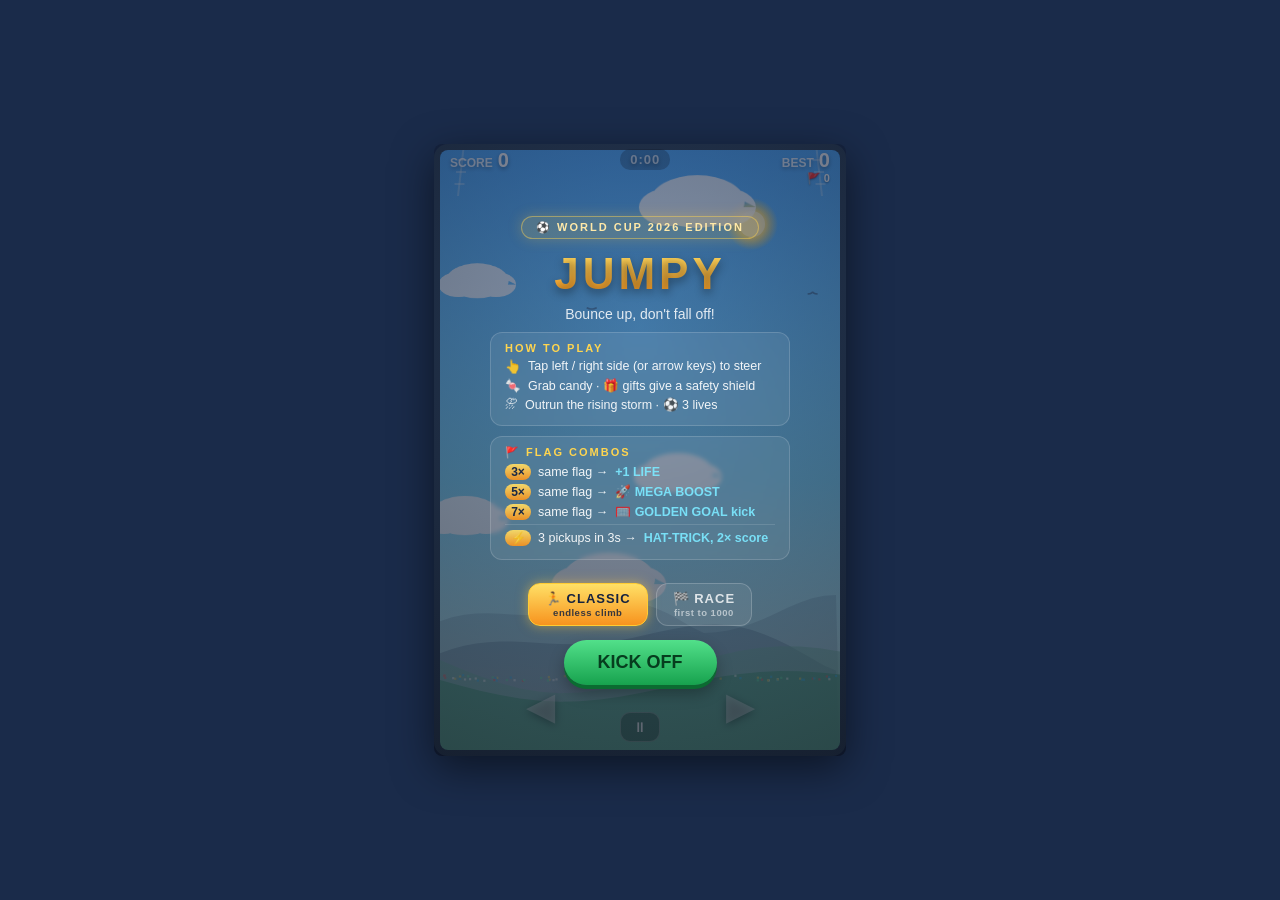
==== commit 751fb2ab: "Add files via upload" ====
--- a/jumpy.html
+++ b/jumpy.html
@@ -738,6 +738,7 @@
 
 const canvas = document.getElementById('game');
 const ctx = canvas.getContext('2d');
+const mainCtx = ctx;
 const W = canvas.width, H = canvas.height;
 const scoreEl = document.getElementById('score');
 const bestEl = document.getElementById('best');
@@ -2463,7 +2464,8 @@
   }
 }
 
-function drawFlag(x, y, w, h, flag) {
+function drawFlag(x, y, w, h, flag, targetCtx) {
+  const ctx = targetCtx || mainCtx;
   ctx.save();
   ctx.beginPath();
   ctx.rect(x, y, w, h);
@@ -2620,23 +2622,38 @@
 
 // Distant mountain silhouettes: two ridge layers with a slow horizontal
 // parallax drift as you climb, tinted to match the current sky phase
+// Ridge heights precomputed into lookup tables — per frame it's just an
+// indexed path fill with a scroll offset (no trig on the hot path)
+const MTN_STEP = 12;
+const MTN_LAYERS = [
+  { base: H * 0.80, amp: 26, freq: 0.012, alpha: 0.16, speed: 0.5, table: null },
+  { base: H * 0.86, amp: 38, freq: 0.008, alpha: 0.22, speed: 1.0, table: null }
+];
+(function buildMountainTables() {
+  for (const L of MTN_LAYERS) {
+    const span = 8192; // px of precomputed ridge; drift wraps around it
+    const n = Math.ceil(span / MTN_STEP);
+    L.table = new Float32Array(n);
+    for (let i = 0; i < n; i++) {
+      const wx = i * MTN_STEP;
+      L.table[i] = L.base
+        - Math.abs(Math.sin(wx * L.freq)) * L.amp
+        - Math.sin(wx * L.freq * 2.7 + 1.3) * L.amp * 0.35;
+    }
+    L.span = span;
+  }
+})();
 function drawMountains(t) {
   const drift = cameraY * 0.03;
-  const layers = [
-    { base: H * 0.80, amp: 26, freq: 0.012, alpha: 0.16, speed: 0.5 },
-    { base: H * 0.86, amp: 38, freq: 0.008, alpha: 0.22, speed: 1.0 }
-  ];
   const shade = t < 0.5 ? '43,68,102' : '10,14,30';
-  for (const L of layers) {
+  for (const L of MTN_LAYERS) {
     ctx.fillStyle = 'rgba(' + shade + ',' + L.alpha + ')';
     ctx.beginPath();
     ctx.moveTo(0, H);
-    for (let x = 0; x <= W; x += 8) {
-      const wx = x + drift * L.speed;
-      const y = L.base
-        - Math.abs(Math.sin(wx * L.freq)) * L.amp
-        - Math.sin(wx * L.freq * 2.7 + 1.3) * L.amp * 0.35;
-      ctx.lineTo(x, y);
+    const off = (drift * L.speed) % L.span;
+    for (let x = 0; x <= W; x += MTN_STEP) {
+      const idx = Math.floor(((x + off) % L.span) / MTN_STEP);
+      ctx.lineTo(x, L.table[idx]);
     }
     ctx.lineTo(W, H);
     ctx.closePath();
@@ -2653,14 +2670,20 @@
   const sunA = clamp01(1 - t * 1.8);
   if (sunA > 0.02) {
     ctx.globalAlpha = sunA;
-    const sg = ctx.createRadialGradient(cx, cy, 2, cx, cy, 26);
-    sg.addColorStop(0, 'rgba(255,252,220,1)');
-    sg.addColorStop(0.5, 'rgba(255,225,120,0.9)');
-    sg.addColorStop(1, 'rgba(255,215,90,0)');
-    ctx.fillStyle = sg;
+    ctx.save();
+    ctx.translate(cx, cy);
+    if (!drawSunMoon.glow) {
+      const g = ctx.createRadialGradient(0, 0, 2, 0, 0, 26);
+      g.addColorStop(0, 'rgba(255,252,220,1)');
+      g.addColorStop(0.5, 'rgba(255,225,120,0.9)');
+      g.addColorStop(1, 'rgba(255,215,90,0)');
+      drawSunMoon.glow = g;
+    }
+    ctx.fillStyle = drawSunMoon.glow;
     ctx.beginPath();
-    ctx.arc(cx, cy, 26, 0, Math.PI*2);
+    ctx.arc(0, 0, 26, 0, Math.PI*2);
     ctx.fill();
+    ctx.restore();
     ctx.fillStyle = '#fff4c2';
     ctx.beginPath();
     ctx.arc(cx, cy, 13, 0, Math.PI*2);
@@ -2717,14 +2740,20 @@
   ctx.restore();
 }
 
+let skyGradCache = { key: -1, grad: null };
 function drawBackground(diff) {
   const t = diff;
-  const sky = skyColorsAt(cameraY);
-  const grad = ctx.createLinearGradient(0, 0, 0, H);
-  grad.addColorStop(0, sky.top);
-  grad.addColorStop(0.55, sky.mid);
-  grad.addColorStop(1, sky.bot);
-  ctx.fillStyle = grad;
+  // gradient rebuilt only when the sky has visibly shifted (mobile perf)
+  const key = Math.round(cameraY / 40);
+  if (skyGradCache.key !== key) {
+    const sky = skyColorsAt(cameraY);
+    const grad = ctx.createLinearGradient(0, 0, 0, H);
+    grad.addColorStop(0, sky.top);
+    grad.addColorStop(0.55, sky.mid);
+    grad.addColorStop(1, sky.bot);
+    skyGradCache = { key: key, grad: grad };
+  }
+  ctx.fillStyle = skyGradCache.grad;
   ctx.fillRect(0, 0, W, H);
 
   drawSunMoon(t);
@@ -2738,27 +2767,27 @@
   if (t > 0.1) {
     ctx.save();
     ctx.globalAlpha = clamp01((t - 0.1) / 0.6) * 0.35;
-    const beam1 = ctx.createLinearGradient(0, 0, W*0.4, H*0.7);
-    beam1.addColorStop(0, 'rgba(255,250,220,0.9)');
-    beam1.addColorStop(1, 'rgba(255,250,220,0)');
-    ctx.fillStyle = beam1;
-    ctx.beginPath();
-    ctx.moveTo(-10, -10);
-    ctx.lineTo(W*0.55, -10);
-    ctx.lineTo(W*0.1, H*0.75);
-    ctx.closePath();
-    ctx.fill();
-
-    const beam2 = ctx.createLinearGradient(W, 0, W*0.6, H*0.7);
-    beam2.addColorStop(0, 'rgba(255,250,220,0.9)');
-    beam2.addColorStop(1, 'rgba(255,250,220,0)');
-    ctx.fillStyle = beam2;
-    ctx.beginPath();
-    ctx.moveTo(W+10, -10);
-    ctx.lineTo(W*0.45, -10);
-    ctx.lineTo(W*0.9, H*0.75);
-    ctx.closePath();
-    ctx.fill();
+    if (!drawBackground.beamSprite) {
+      const bs = document.createElement('canvas');
+      bs.width = W; bs.height = H;
+      const b2x = bs.getContext('2d');
+      const b1 = b2x.createLinearGradient(0, 0, W*0.4, H*0.7);
+      b1.addColorStop(0, 'rgba(255,250,220,0.9)');
+      b1.addColorStop(1, 'rgba(255,250,220,0)');
+      b2x.fillStyle = b1;
+      b2x.beginPath();
+      b2x.moveTo(-10, -10); b2x.lineTo(W*0.55, -10); b2x.lineTo(W*0.1, H*0.75);
+      b2x.closePath(); b2x.fill();
+      const b2 = b2x.createLinearGradient(W, 0, W*0.6, H*0.7);
+      b2.addColorStop(0, 'rgba(255,250,220,0.9)');
+      b2.addColorStop(1, 'rgba(255,250,220,0)');
+      b2x.fillStyle = b2;
+      b2x.beginPath();
+      b2x.moveTo(W+10, -10); b2x.lineTo(W*0.45, -10); b2x.lineTo(W*0.9, H*0.75);
+      b2x.closePath(); b2x.fill();
+      drawBackground.beamSprite = bs;
+    }
+    ctx.drawImage(drawBackground.beamSprite, 0, 0);
     ctx.restore();
   }
 
@@ -2788,25 +2817,51 @@
   ctx.globalAlpha = 1;
   drawCrowd(cameraY * 0.22, 70);
 
-  ctx.fillStyle = 'rgba(255,255,255,0.85)';
+  if (!drawBackground.cloudSprite) {
+    const cw = 200, ch = 120, ref = 100; // reference cloud width
+    const cs = document.createElement('canvas');
+    cs.width = cw; cs.height = ch;
+    const c2 = cs.getContext('2d');
+    c2.fillStyle = 'rgba(255,255,255,0.85)';
+    c2.beginPath();
+    c2.ellipse(cw/2, ch/2, ref*0.5, ref*0.28, 0, 0, Math.PI*2);
+    c2.ellipse(cw/2 - ref*0.3, ch/2 + 6, ref*0.32, 0.2*ref, 0, 0, Math.PI*2);
+    c2.ellipse(cw/2 + ref*0.3, ch/2 + 6, ref*0.32, 0.2*ref, 0, 0, Math.PI*2);
+    c2.fill();
+    drawBackground.cloudSprite = cs;
+  }
+  const cs = drawBackground.cloudSprite;
   for (const c of clouds) {
     const cy = ((c.y + cameraY * c.speed * 0.3) % (H + 120)) - 60;
-    ctx.beginPath();
-    ctx.ellipse(c.x, cy, c.w*0.5, c.w*0.28, 0, 0, Math.PI*2);
-    ctx.ellipse(c.x - c.w*0.3, cy + 6, c.w*0.32, 0.2*c.w, 0, 0, Math.PI*2);
-    ctx.ellipse(c.x + c.w*0.3, cy + 6, c.w*0.32, 0.2*c.w, 0, 0, Math.PI*2);
-    ctx.fill();
-  }
-}
-
+    const s = c.w / 100;
+    ctx.drawImage(cs, c.x - 100*s, cy - 60*s, 200*s, 120*s);
+  }
+}
+
+const HILL_STEP = 20, HILL_SPAN = 4400; // one full wave period is 880px
+const hillTables = {};
+function hillTable(amplitude, baseline) {
+  const key = amplitude + '_' + baseline;
+  if (!hillTables[key]) {
+    const n = Math.ceil(HILL_SPAN / HILL_STEP);
+    const t = new Float32Array(n);
+    for (let i = 0; i < n; i++) {
+      const wx = i * HILL_STEP;
+      t[i] = H - baseline + Math.sin(wx / 70) * amplitude * 0.5
+             + Math.sin(wx * 0.5 / 70) * amplitude * 0.3;
+    }
+    hillTables[key] = t;
+  }
+  return hillTables[key];
+}
 function drawHillLayer(scrollY, amplitude, baseline) {
-  const wave = 70;
+  const table = hillTable(amplitude, baseline);
+  const off = scrollY % HILL_SPAN;
   ctx.beginPath();
   ctx.moveTo(0, H);
-  for (let x = 0; x <= W; x += 20) {
-    const y = H - baseline + Math.sin((x + scrollY) / wave) * amplitude * 0.5
-              + Math.sin((x + scrollY) * 0.5 / wave) * amplitude * 0.3;
-    ctx.lineTo(x, y);
+  for (let x = 0; x <= W; x += HILL_STEP) {
+    const idx = Math.floor(((x + off + HILL_SPAN) % HILL_SPAN) / HILL_STEP);
+    ctx.lineTo(x, table[idx]);
   }
   ctx.lineTo(W, H);
   ctx.closePath();
@@ -2825,15 +2880,24 @@
     });
   }
 }
+let crowdStrip = null;
 function drawCrowd(scrollY, baseline) {
   if (!crowdDots) return;
-  const rowY = H - baseline - 3;
-  for (const d of crowdDots) {
-    const x = ((d.x + scrollY) % (W + 20)) - 10;
-    ctx.fillStyle = d.color;
-    ctx.globalAlpha = 0.5;
-    ctx.fillRect(x, rowY + d.jitter, 2.2, 2.2);
-  }
+  const stripW = W + 20;
+  if (!crowdStrip) {
+    crowdStrip = document.createElement('canvas');
+    crowdStrip.width = stripW; crowdStrip.height = 12;
+    const c2 = crowdStrip.getContext('2d');
+    for (const d of crowdDots) {
+      c2.fillStyle = d.color;
+      c2.fillRect(d.x % stripW, 5 + d.jitter, 2.2, 2.2);
+    }
+  }
+  const rowY = H - baseline - 8;
+  const off = scrollY % stripW;
+  ctx.globalAlpha = 0.5;
+  ctx.drawImage(crowdStrip, -off, rowY);
+  ctx.drawImage(crowdStrip, stripW - off, rowY);
   ctx.globalAlpha = 1;
 }
 
@@ -2916,9 +2980,6 @@
   ctx.save();
   ctx.translate(f.x, bobY);
   ctx.rotate(flutter);
-  ctx.shadowColor = 'rgba(0,0,0,0.3)';
-  ctx.shadowBlur = 5;
-
   // pole
   ctx.strokeStyle = '#8d6e4a';
   ctx.lineWidth = 2;
@@ -2931,11 +2992,22 @@
   ctx.arc(-fw*0.5, -fh*0.6, 1.8, 0, Math.PI*2);
   ctx.fill();
 
-  // flag
-  ctx.strokeStyle = 'rgba(0,0,0,0.2)';
-  ctx.lineWidth = 1;
-  drawFlag(-fw*0.5, -fh*0.6, fw, fh, nation);
-  ctx.strokeRect(-fw*0.5, -fh*0.6, fw, fh);
+  // flag: each nation is rendered once at 2x and blitted thereafter
+  if (!drawFlagItem.sprites) drawFlagItem.sprites = {};
+  let spr = drawFlagItem.sprites[f.countryIdx];
+  if (!spr) {
+    spr = document.createElement('canvas');
+    spr.width = Math.ceil(fw * 2) + 2; spr.height = Math.ceil(fh * 2) + 2;
+    const s2 = spr.getContext('2d');
+    s2.scale(2, 2);
+    s2.translate(0.5, 0.5);
+    s2.strokeStyle = 'rgba(0,0,0,0.2)';
+    s2.lineWidth = 1;
+    drawFlag(0, 0, fw, fh, nation, s2);
+    s2.strokeRect(0, 0, fw, fh);
+    drawFlagItem.sprites[f.countryIdx] = spr;
+  }
+  ctx.drawImage(spr, -fw*0.5, -fh*0.6, fw + 1, fh + 1);
   ctx.restore();
 }
 
@@ -2944,8 +3016,6 @@
   if (!isFiniteNum(c.x) || !isFiniteNum(c.y)) return;
   const bobY = c.y + Math.sin(c.bob) * 4;
   ctx.save();
-  ctx.shadowColor = 'rgba(0,0,0,0.25)';
-  ctx.shadowBlur = 6;
   drawCandy(ctx, c.x, bobY, CANDY_R, c.color, c.twist);
   ctx.restore();
 }
@@ -2957,8 +3027,6 @@
   const r = GIFT_R;
   ctx.save();
   ctx.translate(g.x, bobY);
-  ctx.shadowColor = 'rgba(64,196,255,0.9)';
-  ctx.shadowBlur = 10;
 
   // box
   ctx.fillStyle = '#40c4ff';
@@ -2989,20 +3057,23 @@
   if (p.y < -30 || p.y > H + 30) return;
   const dip = p.dip && p.dip > 0.3 ? p.dip : 0;
   if (dip) { ctx.save(); ctx.translate(0, dip); }
+  // build the two platform gradients once, in platform-local space
+  if (!drawPlatform.gMoving) {
+    let g = ctx.createLinearGradient(0, 0, 0, PLATFORM_H);
+    g.addColorStop(0, '#ffe066'); g.addColorStop(1, '#f7931e');
+    drawPlatform.gMoving = g;
+    g = ctx.createLinearGradient(0, 0, 0, PLATFORM_H);
+    g.addColorStop(0, '#7ee08a'); g.addColorStop(1, '#2fa84f');
+    drawPlatform.gStatic = g;
+  }
   ctx.save();
-  ctx.shadowColor = 'rgba(0,0,0,0.25)';
-  ctx.shadowBlur = 6;
-  ctx.shadowOffsetY = 3;
-  const grad = ctx.createLinearGradient(p.x, p.y, p.x, p.y + PLATFORM_H);
-  if (p.moving) {
-    grad.addColorStop(0, '#ffe066');
-    grad.addColorStop(1, '#f7931e');
-  } else {
-    grad.addColorStop(0, '#7ee08a');
-    grad.addColorStop(1, '#2fa84f');
-  }
-  ctx.fillStyle = grad;
-  roundRectPath(ctx, p.x, p.y, p.w, PLATFORM_H, 7);
+  ctx.translate(p.x, p.y);
+  // cheap soft shadow: a dark offset shape instead of GPU-heavy shadowBlur
+  ctx.fillStyle = 'rgba(0,0,0,0.16)';
+  roundRectPath(ctx, 2, 4, p.w, PLATFORM_H, 7);
+  ctx.fill();
+  ctx.fillStyle = p.moving ? drawPlatform.gMoving : drawPlatform.gStatic;
+  roundRectPath(ctx, 0, 0, p.w, PLATFORM_H, 7);
   ctx.fill();
   ctx.restore();
   // subtle top-light sheen for a rounded, lit look
@@ -3208,13 +3279,20 @@
   ctx.globalAlpha = 1;
 }
 
+let vignetteCanvas = null;
 function drawVignette() {
-  // subtle darkened corners for depth and focus
-  const vg = ctx.createRadialGradient(W/2, H/2, H*0.42, W/2, H/2, H*0.75);
-  vg.addColorStop(0, 'rgba(0,0,0,0)');
-  vg.addColorStop(1, 'rgba(10,15,35,0.22)');
-  ctx.fillStyle = vg;
-  ctx.fillRect(0, 0, W, H);
+  // static effect: rasterized once, blitted every frame (mobile perf)
+  if (!vignetteCanvas) {
+    vignetteCanvas = document.createElement('canvas');
+    vignetteCanvas.width = W; vignetteCanvas.height = H;
+    const vctx = vignetteCanvas.getContext('2d');
+    const vg = vctx.createRadialGradient(W/2, H/2, H*0.42, W/2, H/2, H*0.75);
+    vg.addColorStop(0, 'rgba(0,0,0,0)');
+    vg.addColorStop(1, 'rgba(10,15,35,0.22)');
+    vctx.fillStyle = vg;
+    vctx.fillRect(0, 0, W, H);
+  }
+  ctx.drawImage(vignetteCanvas, 0, 0);
 }
 
 // Draws the full Trionda ball character (skin + face) centered at the current
@@ -3222,10 +3300,16 @@
 function drawTriondaCharacter(r, facing, spin) {
   // World Cup 2026 "Trionda"-style skin: white base with three curved
   // triangular panels in the host nations' red, blue, and green, plus gold accents
-  const g = ctx.createRadialGradient(-r*0.35, -r*0.4, 2, 0, 0, r*1.3);
-  g.addColorStop(0, '#ffffff');
-  g.addColorStop(0.75, '#f4f4f4');
-  g.addColorStop(1, '#dcdcdc');
+  if (!drawTriondaCharacter.gcache) drawTriondaCharacter.gcache = {};
+  const gkey = Math.round(r * 2);
+  let g = drawTriondaCharacter.gcache[gkey];
+  if (!g) {
+    g = ctx.createRadialGradient(-r*0.35, -r*0.4, 2, 0, 0, r*1.3);
+    g.addColorStop(0, '#ffffff');
+    g.addColorStop(0.75, '#f4f4f4');
+    g.addColorStop(1, '#dcdcdc');
+    drawTriondaCharacter.gcache[gkey] = g;
+  }
   ctx.beginPath();
   ctx.fillStyle = g;
   ctx.arc(0, 0, r, 0, Math.PI*2);
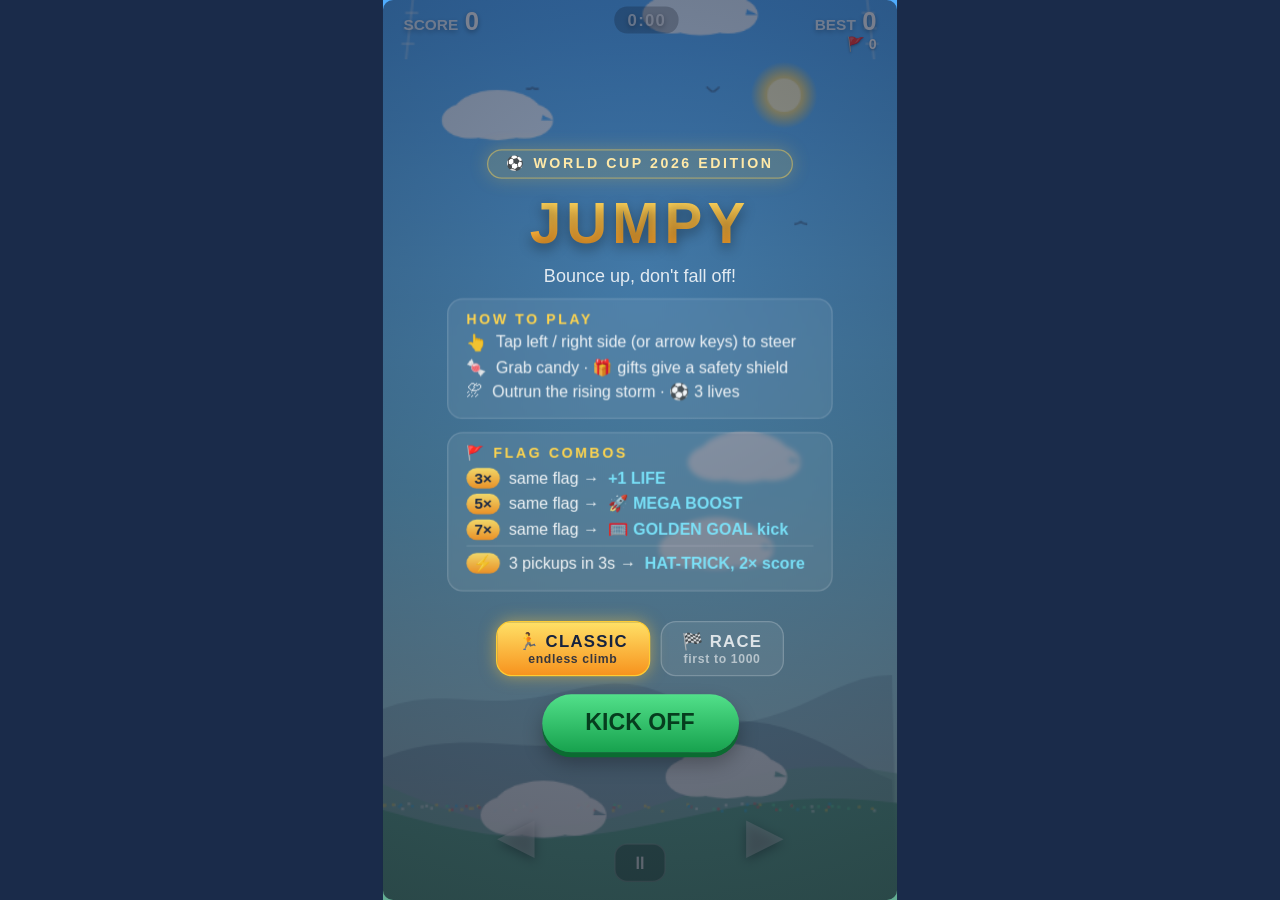
==== commit d88b7eda: "Add files via upload" ====
--- a/jumpy.html
+++ b/jumpy.html
@@ -3,29 +3,29 @@
 <head>
 <meta charset="UTF-8">
 <meta name="viewport" content="width=device-width, initial-scale=1.0, user-scalable=no, viewport-fit=cover">
+<meta name="apple-mobile-web-app-capable" content="yes">
+<meta name="mobile-web-app-capable" content="yes">
+<meta name="apple-mobile-web-app-status-bar-style" content="black-translucent">
+<meta name="theme-color" content="#1a2b4a">
 <title>Jumpy</title>
 <style>
   * { margin: 0; padding: 0; box-sizing: border-box; }
+  html, body { height: 100%; overflow: hidden; }
   body {
     background: #1a2b4a;
     display: flex;
     align-items: center;
     justify-content: center;
-    height: 100vh;
+    height: 100dvh;
     font-family: 'Segoe UI', Tahoma, sans-serif;
     overflow: hidden;
     touch-action: none;
   }
   #wrap { position: relative; }
-  canvas {
-    border: 6px solid #2c3e50;
-    border-radius: 14px;
-    box-shadow: 0 12px 40px rgba(0,0,0,0.5);
-    display: block;
-  }
+  canvas { display: block; }
   #hud {
     position: absolute;
-    top: 5px;
+    top: calc(5px + env(safe-area-inset-top, 0px));
     left: 16px;
     right: 16px;
     display: flex;
@@ -737,9 +737,29 @@
 try {
 
 const canvas = document.getElementById('game');
+// The world's logical height adapts to the screen's aspect ratio (once, at load),
+// so tall phones get a genuinely taller playfield instead of letterbox bands
+(function fitLogicalHeight() {
+  const vw = Math.max(300, window.innerWidth);
+  const vh = Math.max(480, window.innerHeight);
+  const aspectH = Math.round(400 * vh / vw);
+  canvas.height = Math.max(700, Math.min(960, aspectH));
+})();
 const ctx = canvas.getContext('2d');
 const mainCtx = ctx;
 const W = canvas.width, H = canvas.height;
+
+// Scale the whole game (canvas + HUD overlays together) to fill the viewport
+const wrapEl = document.getElementById('wrap');
+function fitWrapToScreen() {
+  wrapEl.style.width = W + 'px';
+  wrapEl.style.height = H + 'px';
+  const s = Math.min(window.innerWidth / W, window.innerHeight / H);
+  wrapEl.style.transform = 'scale(' + s + ')';
+  wrapEl.style.transformOrigin = '50% 50%';
+}
+fitWrapToScreen();
+window.addEventListener('resize', fitWrapToScreen);
 const scoreEl = document.getElementById('score');
 const bestEl = document.getElementById('best');
 const overlay = document.getElementById('overlay');
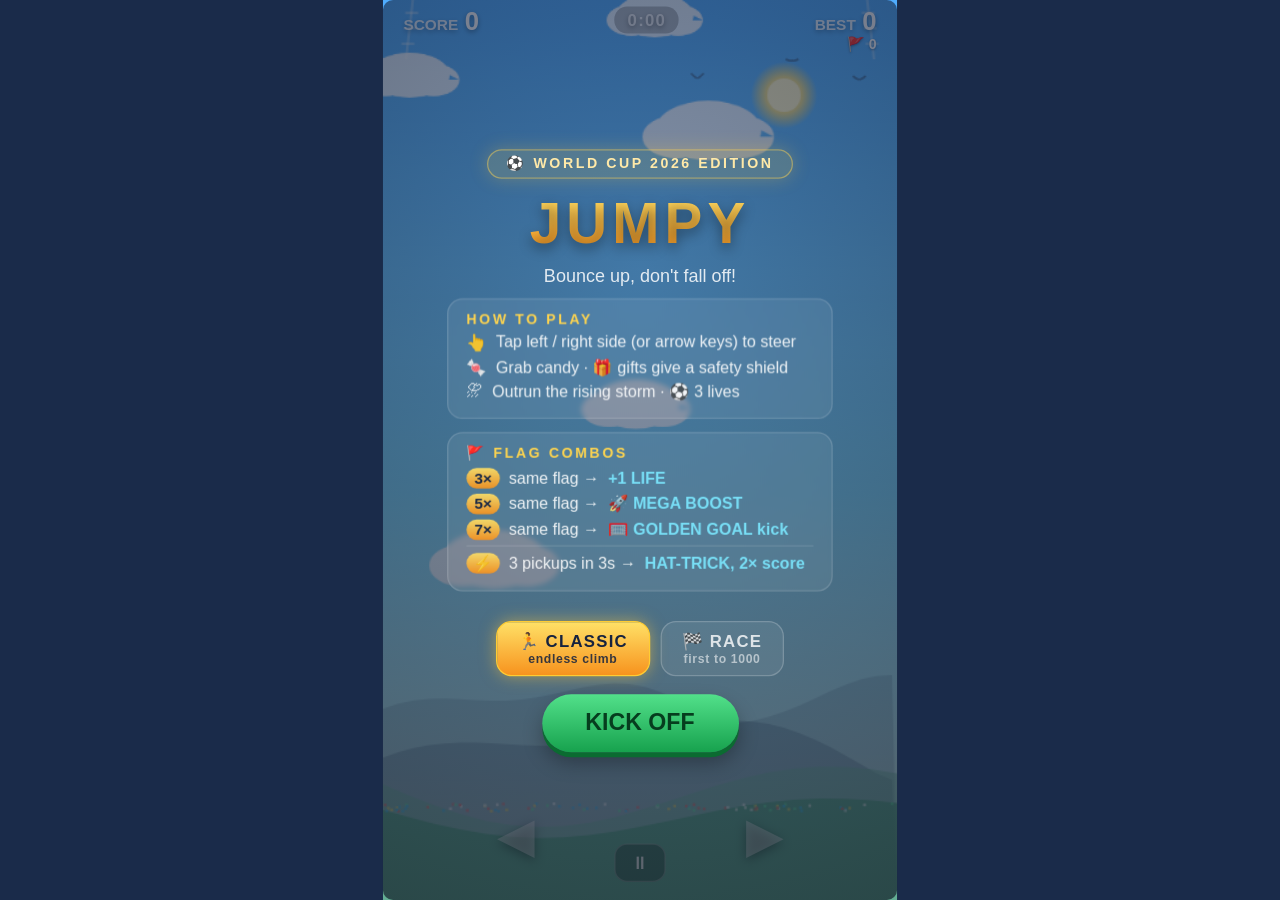
==== commit 1522b5a3: "Add files via upload" ====
--- a/jumpy.html
+++ b/jumpy.html
@@ -883,9 +883,9 @@
 
 // --- Bot racers: three AI opponents climbing the same board against you ---
 const BOT_CONFIG = [
-  { name: 'Jumpinho',    emoji: '🇧🇷', color: '#2ecc71', steer: 4.3, errPx: 27, reactFrames: 21, blunder: 0.028 },
-  { name: 'Sir Offside', emoji: '🇺🇸', color: '#4aa3ff', steer: 4.5, errPx: 19, reactFrames: 16, blunder: 0.020 },
-  { name: 'El Nutmeg',   emoji: '🇲🇽', color: '#ff6b6b', steer: 4.0, errPx: 35, reactFrames: 27, blunder: 0.038 }
+  { name: 'Jumpinho',    emoji: '🇧🇷', color: '#2ecc71', steer: 4.5, errPx: 22, reactFrames: 17, blunder: 0.020 },
+  { name: 'Sir Offside', emoji: '🇺🇸', color: '#4aa3ff', steer: 4.7, errPx: 15, reactFrames: 13, blunder: 0.014 },
+  { name: 'El Nutmeg',   emoji: '🇲🇽', color: '#ff6b6b', steer: 4.2, errPx: 28, reactFrames: 22, blunder: 0.028 }
 ];
 let bots = [];
 let recentScroll = 0; // decaying measure of how fast the camera is climbing
@@ -897,9 +897,9 @@
 
 // Bot skill presets per race difficulty (multipliers over each bot's base config)
 const DIFF_PRESETS = {
-  easy:   { steer: 0.93, err: 1.30, react: 1.30, blunder: 1.50, ahead: 0.62, rubber: 0   },
-  normal: { steer: 1.00, err: 1.00, react: 1.00, blunder: 1.00, ahead: 0.78, rubber: 0.6 },
-  hard:   { steer: 1.08, err: 0.70, react: 0.72, blunder: 0.60, ahead: 0.95, rubber: 1   }
+  easy:   { steer: 0.88, err: 1.55, react: 1.55, blunder: 2.00, ahead: 0.62, rubber: 0    },
+  normal: { steer: 1.00, err: 1.00, react: 1.00, blunder: 1.00, ahead: 0.92, rubber: 0.85 },
+  hard:   { steer: 1.10, err: 0.65, react: 0.68, blunder: 0.55, ahead: 1.06, rubber: 1.15 }
 };
 
 // Rubber-banding: bots trailing the player push harder, bots leading ease off,
@@ -908,7 +908,7 @@
   const strength = DIFF_PRESETS[raceDifficulty].rubber;
   if (!strength || gameMode !== 'race') return 1;
   const gap = score - Math.max(0, b.bestClimb + b.flagPoints); // positive = bot is behind
-  if (gap > 0) return 1 + Math.min(0.28, gap / 1100) * strength;
+  if (gap > 0) return 1 + Math.min(0.38, gap / 880) * strength;
   return 1 - Math.min(0.22, -gap / 1400) * strength;
 }
 let raceTarget = 1000; // climb score to win the race; increases each time you win
@@ -944,11 +944,12 @@
   });
 }
 
+const BOT_FALL_PENALTY = 40;
 function botLoseLife(b) {
   // endless lives for everyone — a genuine misjump costs POINTS
   b.falls++;
-  b.flagPoints -= RACE_FALL_PENALTY;
-  addPopup(b.name + ' -' + RACE_FALL_PENALTY, W / 2, 90, b.color);
+  b.flagPoints -= BOT_FALL_PENALTY;
+  addPopup(b.name + ' -' + BOT_FALL_PENALTY, W / 2, 90, b.color);
   // revive on a lower-area platform (behind the player) with a grace period —
   // but always safely above the storm line to avoid instant re-capture
   let spots = platforms.filter(function(p) { return p.y > H * 0.55 && p.y < H * 0.88 && p.y < stormY - 130; });
@@ -959,7 +960,7 @@
   b.x = spot.x + spot.w / 2;
   b.y = spot.y - 13;
   b.vy = BOUNCE_VELOCITY;
-  b.grace = 90;
+  b.grace = 70;
   b.reactT = 0; // reassess immediately from the new position
   b.targetPlatform = null;
 }
@@ -1019,7 +1020,7 @@
     }
 
     // rubber-band applies gently to on-screen speed too (clamped so physics stay sane)
-    const effSteer = b.steer * Math.max(0.92, Math.min(1.12, rubberBandFactor(b)));
+    const effSteer = b.steer * Math.max(0.92, Math.min(1.14, rubberBandFactor(b)));
 
     // --- Smart target selection ---
     // Estimate frames for the bot to rise dh pixels after a bounce (v0 = |BOUNCE_VELOCITY|)
@@ -1066,7 +1067,9 @@
           pick = candidates[Math.floor(Math.random() * candidates.length)]; // blunder: suboptimal choice
         }
         b.targetPlatform = pick.p;
-        b.curErr = randRange(-b.errPx, b.errPx) * (stormNear ? 0.5 : 1); // focus under pressure
+        // aim error, clamped so the bot never targets past the platform's edge
+        const maxErr = Math.max(4, pick.p.w / 2 - 4);
+        b.curErr = Math.max(-maxErr, Math.min(maxErr, randRange(-b.errPx, b.errPx))) * (stormNear ? 0.5 : 1);
         b.targetX = pick.center + b.curErr;
       } else {
         b.targetPlatform = null;
@@ -1094,7 +1097,7 @@
     if (b.vy > 0) {
       for (const p of platforms) {
         if (
-          b.x + 7 > p.x && b.x - 7 < p.x + p.w &&
+          b.x + 9 > p.x && b.x - 9 < p.x + p.w &&
           b.y + 11 > p.y && b.y + 11 < p.y + PLATFORM_H + 10
         ) {
           b.vy = BOUNCE_VELOCITY;
@@ -1506,7 +1509,7 @@
 let scorePenalty = 0; // accumulated race fall penalties (keeps the height floor honest)
 
 function difficultyAt(heightClimbed) {
-  return clamp01(heightClimbed / 4500);
+  return clamp01(heightClimbed / 3800);
 }
 
 // A gentle second difficulty slope that keeps the very high altitudes
@@ -1631,29 +1634,29 @@
 function spawnPlatform(y, diff, climbed) {
   diff = diff || 0;
   climbed = climbed || 0;
-  const w = Math.max(38, PLATFORM_W - diff * 24);
+  const w = Math.max(33, PLATFORM_W - diff * 24 - lateDifficultyAt(climbed) * 9);
   const x = randRange(10, W - w - 10);
-  const movingChance = 0.2 + diff * 0.35 + lateDifficultyAt(climbed) * 0.15;
+  const movingChance = 0.2 + diff * 0.42 + lateDifficultyAt(climbed) * 0.2;
   const moving = Math.random() < movingChance && y < H - 200;
   platforms.push({
     x, y, w,
     moving,
     dir: Math.random() < 0.5 ? 1 : -1,
-    speed: randRange(1 + diff * 1.2, 2 + diff * 2.2) + lateDifficultyAt(climbed) * 1.0
+    speed: randRange(1 + diff * 1.3, 2 + diff * 2.4) + lateDifficultyAt(climbed) * 1.3
   });
   const roll = Math.random();
-  if (roll < 0.50) {
+  if (roll < 0.42) {
     flags.push({
       x: x + w/2, y: y - 32, collected: false, bob: Math.random()*Math.PI*2,
       countryIdx: randomUnlockedFlagIndex(climbed)
     });
-  } else if (roll < 0.72) {
+  } else if (roll < 0.58) {
     candies.push({
       x: x + w/2, y: y - 32, collected: false, bob: Math.random()*Math.PI*2,
       color: CANDY_COLORS[Math.floor(Math.random()*CANDY_COLORS.length)],
       twist: randRange(-0.3, 0.3)
     });
-  } else if (roll < 0.80) {
+  } else if (roll < 0.64) {
     gifts.push({ x: x + w/2, y: y - 32, collected: false, bob: Math.random()*Math.PI*2 });
   }
 }
@@ -2073,7 +2076,7 @@
   // Storm creeps upward on its own; climbing fast pushes it back down (via the camera-shift below).
   // Stalling lets it catch up — adds real time pressure on top of "don't fall".
   const stormDiff = difficultyAt(cameraY);
-  const stormSpeed = 0.35 + stormDiff * 1.5 + lateDifficultyAt(cameraY) * 0.7;
+  const stormSpeed = 0.5 + stormDiff * 1.9 + lateDifficultyAt(cameraY) * 1.0;
   stormY -= stormSpeed;
 
   const stormGap = stormY - ball.y;
@@ -2300,14 +2303,14 @@
     // vertical gap must stay comfortably below that. Instead of dumping recycled
     // platforms into a fixed band (which clumps them and can leave unjumpable voids),
     // chain each one a bounded distance above the current highest platform.
-    const MAX_SAFE_GAP = 140;
+    const MAX_SAFE_GAP = 160;
     for (const p of platforms) {
       if (p.y > H) {
         let topY = Infinity;
         for (const q of platforms) {
           if (q !== p && q.y < topY) topY = q.y;
         }
-        const gap = randRange(58, Math.min(MAX_SAFE_GAP, 98 + diff * 40));
+        const gap = randRange(62, Math.min(MAX_SAFE_GAP, 96 + diff * 48 + lateDifficultyAt(cameraY) * 14));
         p.y = (topY === Infinity) ? -gap : topY - gap;
         p.w = Math.max(38, PLATFORM_W - diff * 24);
         p.x = randRange(10, W - p.w - 10);
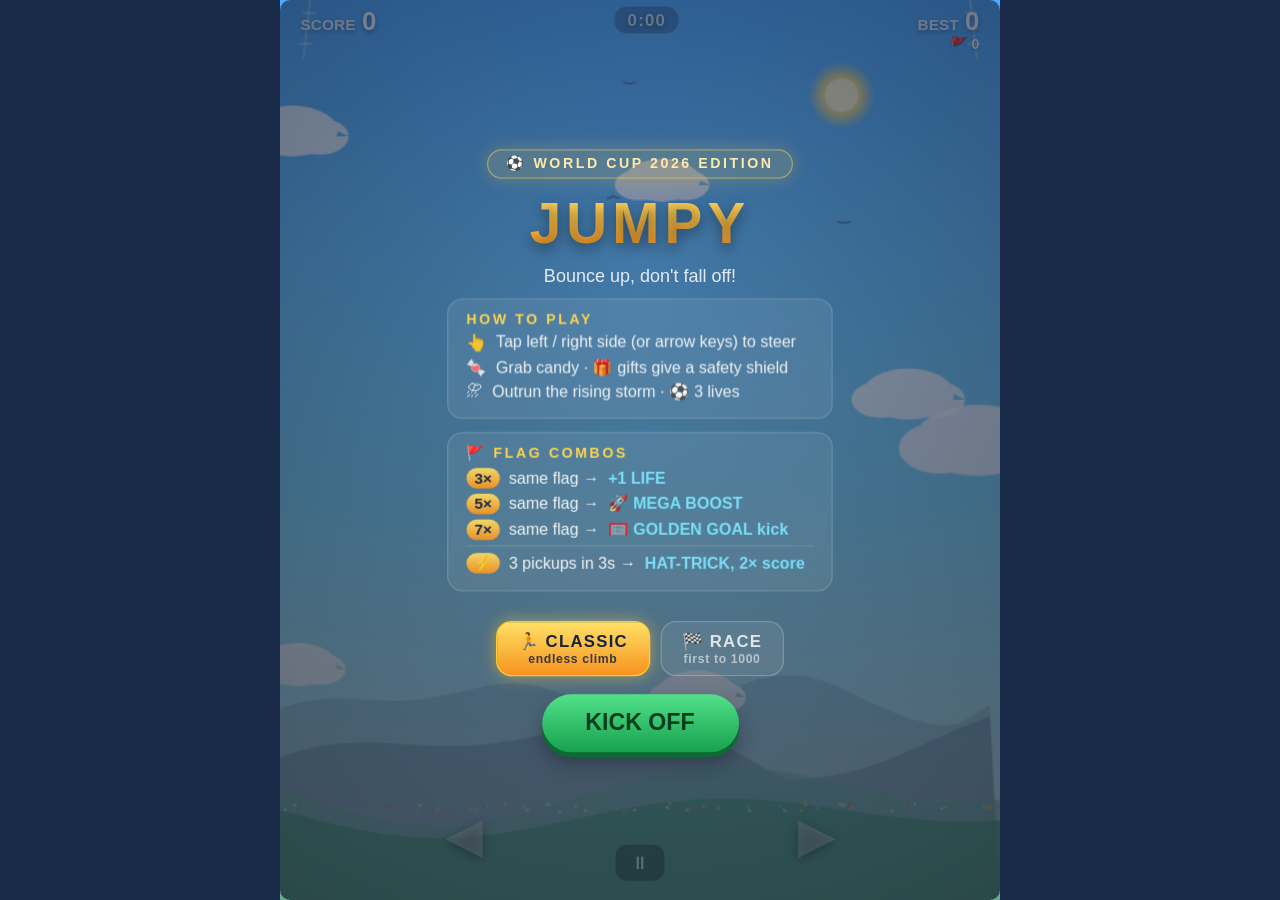
==== commit 72c4c47b: "Add files via upload" ====
--- a/jumpy.html
+++ b/jumpy.html
@@ -737,13 +737,22 @@
 try {
 
 const canvas = document.getElementById('game');
-// The world's logical height adapts to the screen's aspect ratio (once, at load),
-// so tall phones get a genuinely taller playfield instead of letterbox bands
-(function fitLogicalHeight() {
+// The world's logical size adapts to the screen's aspect ratio (once, at load):
+// tall phones get a taller playfield, wide tablets get a WIDER one — no bands
+(function fitLogicalSize() {
   const vw = Math.max(300, window.innerWidth);
   const vh = Math.max(480, window.innerHeight);
-  const aspectH = Math.round(400 * vh / vw);
-  canvas.height = Math.max(700, Math.min(960, aspectH));
+  const aspect = vw / vh;
+  let w = 400, h = Math.round(400 / aspect);
+  if (h < 700) {
+    // squarish/wide screen (iPad): keep the tuned 700 height, widen the pitch
+    h = 700;
+    w = Math.min(560, Math.round(700 * aspect));
+  } else if (h > 960) {
+    h = 960; // ultra-tall phones cap out
+  }
+  canvas.width = w;
+  canvas.height = h;
 })();
 const ctx = canvas.getContext('2d');
 const mainCtx = ctx;
@@ -2076,7 +2085,7 @@
   // Storm creeps upward on its own; climbing fast pushes it back down (via the camera-shift below).
   // Stalling lets it catch up — adds real time pressure on top of "don't fall".
   const stormDiff = difficultyAt(cameraY);
-  const stormSpeed = 0.5 + stormDiff * 1.9 + lateDifficultyAt(cameraY) * 1.0;
+  const stormSpeed = 0.35 + stormDiff * 1.5 + lateDifficultyAt(cameraY) * 0.7;
   stormY -= stormSpeed;
 
   const stormGap = stormY - ball.y;
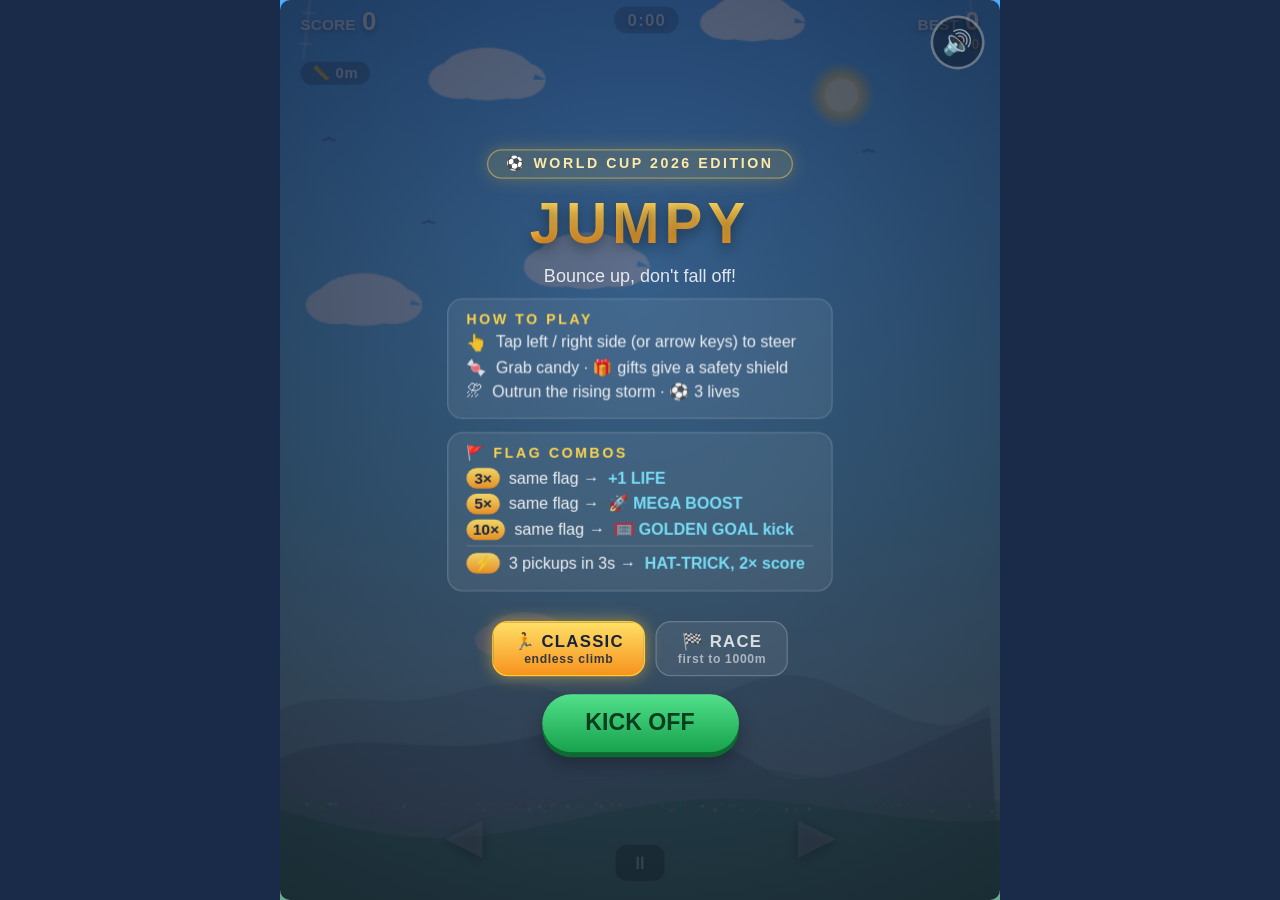
==== commit 874f16ac: "Add files via upload" ====
--- a/jumpy.html
+++ b/jumpy.html
@@ -48,6 +48,34 @@
     border-radius: 10px;
     font-variant-numeric: tabular-nums;
   }
+  #distCounter {
+    width: fit-content;
+    margin-top: 4px;
+    font-size: 11.5px;
+    font-weight: 800;
+    letter-spacing: 0.5px;
+    color: rgba(255,255,255,0.85);
+    background: rgba(0,0,0,0.25);
+    padding: 2px 9px;
+    border-radius: 9px;
+    font-variant-numeric: tabular-nums;
+  }
+  #muteBtn {
+    position: absolute;
+    top: 12px;
+    right: 12px;
+    display: none;
+    z-index: 40;
+    width: 42px;
+    height: 42px;
+    border-radius: 50%;
+    border: 2px solid rgba(255,255,255,0.35);
+    background: rgba(0,0,0,0.3);
+    font-size: 19px;
+    cursor: pointer;
+  }
+  #muteBtn:active { transform: scale(0.92); }
+  #muteBtn.show { display: block; }
   #hudLeft {
     position: absolute;
     top: 44px;
@@ -174,8 +202,8 @@
     display: none;
     align-items: center;
     justify-content: center;
-    background: rgba(10,15,30,0.52);
-    backdrop-filter: blur(1px);
+    background: rgba(10,15,30,0.68);
+    backdrop-filter: blur(1.5px);
     border-radius: 9px;
     z-index: 8;
   }
@@ -244,6 +272,9 @@
     text-align: left;
   }
   .winsTable .wtHead {
+    display: flex;
+    justify-content: space-between;
+    gap: 8px;
     font-size: 10.5px;
     font-weight: 800;
     letter-spacing: 1px;
@@ -255,11 +286,14 @@
   .winsTable .wtRow {
     display: flex;
     justify-content: space-between;
-    gap: 22px;
+    gap: 8px;
     padding: 1.5px 0;
     opacity: 0.92;
   }
   .winsTable .wtRow.you { color: #ffe066; font-weight: 800; }
+  .winsTable .nameCol { flex: 1; text-align: left; white-space: nowrap; overflow: hidden; text-overflow: ellipsis; }
+  .winsTable .valCol { width: 46px; text-align: right; flex: none; font-variant-numeric: tabular-nums; }
+  .winsTable .wtHead .valCol { font-size: 9px; color: rgba(255,255,255,0.75); }
   .winsTable .dot {
     display: inline-block;
     width: 7px; height: 7px;
@@ -273,7 +307,7 @@
     flex-direction: column;
     align-items: center;
     justify-content: center;
-    background: radial-gradient(circle at 50% 30%, rgba(28,46,84,0.5), rgba(10,15,30,0.64));
+    background: radial-gradient(circle at 50% 30%, rgba(28,46,84,0.68), rgba(10,15,30,0.82));
     color: white;
     text-align: center;
     border-radius: 8px;
@@ -675,6 +709,7 @@
     </div>
   </div>
   <div id="hudLeft">
+    <div id="distCounter">📏 0m</div>
     <div id="statusRow">
       <div id="shieldTag">🛡</div>
       <div id="multTag">2×</div>
@@ -687,6 +722,7 @@
   <button id="pauseBtn" title="Pause">⏸</button>
   <div id="raceGoal"></div>
   <div id="countdown"></div>
+  <button id="muteBtn" title="Sound on/off">🔊</button>
   <div id="pauseOverlay">
     <div id="pauseCard">
       <h2>PAUSED</h2>
@@ -709,18 +745,13 @@
       <div class="cardTitle">🚩 FLAG COMBOS</div>
       <div class="cardRow"><span class="comboNum">3×</span> same flag → <b>+1 LIFE</b></div>
       <div class="cardRow"><span class="comboNum">5×</span> same flag → <b>🚀 MEGA BOOST</b></div>
-      <div class="cardRow"><span class="comboNum">7×</span> same flag → <b>🥅 GOLDEN GOAL kick</b></div>
+      <div class="cardRow"><span class="comboNum">10×</span> same flag → <b>🥅 GOLDEN GOAL kick</b></div>
       <div class="cardRow" style="border-top:1px solid rgba(255,255,255,0.14); margin-top:4px; padding-top:5px;"><span class="comboNum">⚡</span> 3 pickups in 3s → <b>HAT-TRICK, 2× score</b></div>
     </div>
     <div id="menuStats"></div>
     <div id="modeSelect">
       <button class="modeChip selected" data-mode="classic">🏃 CLASSIC<span>endless climb</span></button>
-      <button class="modeChip" data-mode="race">🏁 RACE<span id="raceChipGoal">first to 1000</span></button>
-    </div>
-    <div id="diffSelect">
-      <button class="diffChip" data-diff="easy">EASY</button>
-      <button class="diffChip selected" data-diff="normal">NORMAL</button>
-      <button class="diffChip" data-diff="hard">HARD</button>
+      <button class="modeChip" data-mode="race">🏁 RACE<span id="raceChipGoal">first to 1000m</span></button>
     </div>
     <button id="startBtn">KICK OFF</button>
   </div>
@@ -863,6 +894,7 @@
     }
     pauseStatsEl.innerHTML = rows;
     pauseOverlayEl.classList.add('show');
+    document.getElementById('muteBtn').classList.add('show');
     keys.left = false; keys.right = false;
     playWhistle(false);
   } else {
@@ -871,6 +903,7 @@
     // if paused during a GOLDEN GOAL, shift its anchor too so the span isn't counted twice
     if (goalGame.active) goalPausedAt += Date.now() - pausedAt;
     pauseOverlayEl.classList.remove('show');
+    if (running) document.getElementById('muteBtn').classList.remove('show');
     playWhistle(false);
   }
 }
@@ -884,9 +917,10 @@
 let flagCountsByCountry = {}; // countryIdx -> count; every 3 of the same country = +1 life
 let reviveGraceTimer = 0;     // brief invulnerable window after a revive
 let ballTrail = [];           // recent ball positions for the motion trail
-let boostTimer = 0;           // frames of mega-boost flight remaining
+let boostTimer = 0;           // safety-cap frames of mega-boost flight remaining
+let boostDistLeft = 0;        // px of climb this boost still grants (100m per boost)
 let boostsQueued = 0;         // GOLDEN GOAL prize: chained mega boosts
-let goalPendingCount = 0;     // GOLDEN GOALs earned (7 same flags each)
+let goalPendingCount = 0;     // GOLDEN GOALs earned (10 same flags each)
 let goalGame = { active: false };
 let goalPausedAt = 0;
 
@@ -896,181 +930,147 @@
   { name: 'Sir Offside', emoji: '🇺🇸', color: '#4aa3ff', steer: 4.7, errPx: 15, reactFrames: 13, blunder: 0.014 },
   { name: 'El Nutmeg',   emoji: '🇲🇽', color: '#ff6b6b', steer: 4.2, errPx: 28, reactFrames: 22, blunder: 0.028 }
 ];
+// Bot skill presets per race difficulty (multipliers over each bot's base config)
+const DIFF_PRESETS = {
+  easy:   { steer: 0.88, err: 1.55, react: 1.55, blunder: 2.00, ahead: 1.05, rubber: 0    },
+  normal: { steer: 1.00, err: 1.00, react: 1.00, blunder: 1.00, ahead: 1.55, rubber: 0.85 },
+  hard:   { steer: 1.10, err: 0.65, react: 0.68, blunder: 0.55, ahead: 1.80, rubber: 1.15 }
+};
 let bots = [];
 let recentScroll = 0; // decaying measure of how fast the camera is climbing
-let botScrollDebt = 0; // camera scroll gained during YOUR boosts — never credited to bots
 
 // --- Game modes: CLASSIC endless survival, or RACE first-to-target against the bots ---
 let gameMode = 'classic';
-let raceDifficulty = 'normal';
-
-// Bot skill presets per race difficulty (multipliers over each bot's base config)
-const DIFF_PRESETS = {
-  easy:   { steer: 0.88, err: 1.55, react: 1.55, blunder: 2.00, ahead: 0.62, rubber: 0    },
-  normal: { steer: 1.00, err: 1.00, react: 1.00, blunder: 1.00, ahead: 0.92, rubber: 0.85 },
-  hard:   { steer: 1.10, err: 0.65, react: 0.68, blunder: 0.55, ahead: 1.06, rubber: 1.15 }
-};
-
-// Rubber-banding: bots trailing the player push harder, bots leading ease off,
-// keeping races tight. Strength scales with difficulty (none on easy).
-function rubberBandFactor(b) {
-  const strength = DIFF_PRESETS[raceDifficulty].rubber;
-  if (!strength || gameMode !== 'race') return 1;
-  const gap = score - Math.max(0, b.bestClimb + b.flagPoints); // positive = bot is behind
-  if (gap > 0) return 1 + Math.min(0.38, gap / 880) * strength;
-  return 1 - Math.min(0.22, -gap / 1400) * strength;
-}
+let raceDifficulty = 'hard'; // rivals always race at full strength
+
+
 let raceTarget = 1000; // climb score to win the race; increases each time you win
 let raceWins = {};     // session-wide win tally per racer, shown after every race
 let raceOver = false;
+let raceFinishCount = 0; // how many rivals have crossed the line before you
 let raceCountdown = 0;       // frames of pre-race countdown remaining
 let prevLeaderName = '';     // for overtake notifications
 let leadChangeCooldown = 0;  // throttle for lead-change popups
 let finalStretchShown = false;
 
+// The race is decided by DISTANCE (meters climbed), not points
+function playerRaceDistM() {
+  return Math.floor((cameraY + Math.max(0, (H - 100) - ball.y)) / 10);
+}
+
+// Rubber-banding: trailing bots push harder, leaders ease off (scaled by difficulty)
+function rubberBandFactor(b) {
+  const strength = DIFF_PRESETS[raceDifficulty].rubber;
+  if (!strength || gameMode !== 'race') return 1;
+  const gap = playerRaceDistM() - b.bestClimb; // meters; positive = bot is behind
+  if (gap > 0) return 1 + Math.min(0.38, gap / 880) * strength;
+  return 1 - Math.min(0.22, -gap / 1400) * strength;
+}
+
 function initBots() {
-  // Bots are rivals for RACE mode only — classic is a pure solo climb
+  raceFinishCount = 0;
   if (gameMode !== 'race') { bots = []; return; }
   const P = DIFF_PRESETS[raceDifficulty];
   bots = BOT_CONFIG.map(function(cfg, i) {
     return {
-      name: cfg.name, emoji: cfg.emoji, color: cfg.color,
+      id: i, name: cfg.name, emoji: cfg.emoji, color: cfg.color,
       steer: cfg.steer * P.steer,
       errPx: cfg.errPx * P.err,
       reactFrames: Math.round(cfg.reactFrames * P.react),
       blunder: cfg.blunder * P.blunder,
-      x: W * (0.25 + i * 0.25), y: H - 100,
-      vx: 0, vy: BOUNCE_VELOCITY,
-      targetX: W / 2, reactT: Math.floor(Math.random() * 20),
-      bestClimb: 0, falls: 0,
-      lives: 3, grace: 0, eliminated: false,
-      flagCounts: {}, id: i,
-      targetPlatform: null, curErr: 0,
-      ahead: false, virtualLead: 0, flagPoints: 0,
-      penaltyT: 0, pendingBoosts: 0,
-      aheadRate: P.ahead * (cfg.steer / 4.4) // climb speed while out of view above
+      aheadRate: P.ahead * (cfg.steer / 4.4), // px/frame climb while out of view above
+      x: 60 + i * (W - 120) / 2, y: H - 100, vx: 0, vy: BOUNCE_VELOCITY,
+      targetX: W / 2, targetPlatform: null, reactT: 0, curErr: 0,
+      grace: 40, spin: 0, falls: 0, stuckT: 0, lastBest: 0,
+      ahead: false, virtualLead: 0, behind: false, behindAlt: 0, bestClimb: 0, altOffset: 0,
+      flagCounts: {}, flagPoints: 0, penaltyT: 0,
+      finished: false, finishTime: 0, eliminated: false, onScreen: true
     };
   });
 }
 
-const BOT_FALL_PENALTY = 40;
-function botLoseLife(b) {
-  // endless lives for everyone — a genuine misjump costs POINTS
-  b.falls++;
-  b.flagPoints -= BOT_FALL_PENALTY;
-  addPopup(b.name + ' -' + BOT_FALL_PENALTY, W / 2, 90, b.color);
-  // revive on a lower-area platform (behind the player) with a grace period —
-  // but always safely above the storm line to avoid instant re-capture
-  let spots = platforms.filter(function(p) { return p.y > H * 0.55 && p.y < H * 0.88 && p.y < stormY - 130; });
-  if (!spots.length) spots = platforms.filter(function(p) { return p.y < stormY - 130 && p.y > 40; });
-  const spot = spots.length
-    ? spots[Math.floor(Math.random() * spots.length)]
-    : platforms.reduce(function(a, c) { return a.y < c.y ? a : c; });
-  b.x = spot.x + spot.w / 2;
-  b.y = spot.y - 13;
-  b.vy = BOUNCE_VELOCITY;
-  b.grace = 70;
-  b.reactT = 0; // reassess immediately from the new position
+
+function botGoBehind(b) {
+  // the bot drops out of the bottom: it keeps racing BELOW the view at its own
+  // pace and only re-enters when it genuinely catches back up. Altitude-continuous.
+  b.behind = true;
+  b.behindAlt = cameraY + (H - Math.min(b.y, H + 30)) - 100;
   b.targetPlatform = null;
 }
 
 function updateBots() {
+  if (gameMode !== 'race' || !bots.length || raceOver) return;
+  // your rocket is YOUR moment: rivals gain nothing while you boost
+  const gainsFrozen = boostTimer > 0;
   for (const b of bots) {
-    if (b.eliminated) continue;
-
-    // AHEAD mode: the bot has out-climbed the visible window and keeps racing
-    // upward on its own, independent of the player's camera
-    // your rocket is YOUR moment: rivals' point gains freeze while you boost
-    const gainsFrozen = boostTimer > 0;
-    if (b.ahead) {
-      if (b.penaltyT > 0) {
-        b.penaltyT--;
-        if (b.penaltyT === 0) {
-          const scores = Math.random() < (0.7 - b.blunder * 5);
-          if (scores) {
-            addPopup('⚽ ' + b.name + ' SCORES! 🚀', W / 2, 120, '#ffd54f');
-            playCrowdRoar(0.9, 0.06);
-            b.virtualLead += 520; // triple-boost worth of lead
-          } else {
-            addPopup('🧤 ' + b.name + ' — SAVED!', W / 2, 120, '#cfd8e3');
-          }
+    // --- penalty kick resolution (works in view and ahead) ---
+    if (b.penaltyT > 0 && !gainsFrozen && !b.finished) {
+      b.penaltyT--;
+      if (b.penaltyT === 0) {
+        if (Math.random() < 0.7 - b.blunder * 5) {
+          addPopup('⚽ ' + b.name + ' GOOOAL! +900m 🚀', W / 2, 110, '#ffd54f');
+          playCrowdRoar(0.9, 0.06);
+          if (b.behind) b.behindAlt += 9000;  // rockets it back toward the pack
+          else b.altOffset -= 9000;           // triple mega boost, same 900m prize as yours
+        } else {
+          addPopup('🧤 ' + b.name + ' — SAVED!', W / 2, 110, '#cfd8e3');
         }
       }
-      if (!gainsFrozen) b.virtualLead += b.aheadRate * rubberBandFactor(b);
-      // occasional virtual stumble so leads aren't a flawless escalator
-      if (Math.random() < 0.008) {
-        b.virtualLead = Math.max(0, b.virtualLead - randRange(80, 200));
+    }
+
+    // --- behind-the-view mode: racing below the screen, catching up at its own pace ---
+    if (b.behind) {
+      if (!gainsFrozen && !b.finished) {
+        b.behindAlt += b.aheadRate * rubberBandFactor(b);
+        b.bestClimb = Math.max(b.bestClimb, Math.floor(Math.max(0, b.behindAlt - b.altOffset) / 10));
       }
-      if (!gainsFrozen) b.bestClimb = Math.max(b.bestClimb, heightPointsFromPx(Math.max(0, cameraY - botScrollDebt + (H + 14) + b.virtualLead - 100)));
+      // caught up to the bottom of the view: physically re-enter on a low platform
+      if (b.behindAlt >= cameraY - 90) {
+        let spots = platforms.filter(function(p) { return p.y > H * 0.6 && p.y < H * 0.88; });
+        const spot = spots.length
+          ? spots[Math.floor(Math.random() * spots.length)]
+          : platforms.reduce(function(a, c) { return a.y > c.y ? a : c; });
+        b.behind = false;
+        b.x = spot.x + spot.w / 2;
+        b.y = spot.y - 13;
+        b.vy = BOUNCE_VELOCITY;
+        b.grace = 40;
+        b.reactT = 0;
+        b.altOffset += (cameraY + (H - b.y) - 100) - b.behindAlt; // altitude-neutral handover
+      }
       continue;
     }
 
+    // --- ahead-of-view mode: abstract climbing at aheadRate ---
+    if (b.ahead) {
+      if (!gainsFrozen && !b.finished) {
+        b.virtualLead += b.aheadRate * rubberBandFactor(b);
+        b.bestClimb = Math.max(b.bestClimb, Math.floor(Math.max(0, cameraY + (H + 14) + b.virtualLead - 100 - b.altOffset) / 10));
+      }
+      continue;
+    }
+
     if (b.grace > 0) b.grace--;
 
-    // bot penalty kick: brief suspense, then a skill-based verdict
-    if (b.penaltyT > 0) {
-      b.penaltyT--;
-      if (b.penaltyT === 0) {
-        const scores = Math.random() < (0.7 - b.blunder * 5);
-        if (scores) {
-          addPopup('⚽ ' + b.name + ' SCORES! 🚀', W / 2, 120, '#ffd54f');
-          playCrowdRoar(0.9, 0.06);
-          b.pendingBoosts = 3; // same triple mega boost prize
-        } else {
-          addPopup('🧤 ' + b.name + ' — SAVED!', W / 2, 120, '#cfd8e3');
-        }
-      }
-    }
-    // chained penalty-prize launches: fire on each descent
-    if (b.pendingBoosts > 0 && b.vy > 0) {
-      b.vy = -20;
-      b.grace = Math.max(b.grace, 45);
-      b.pendingBoosts--;
-    }
-
-    // rubber-band applies gently to on-screen speed too (clamped so physics stay sane)
     const effSteer = b.steer * Math.max(0.92, Math.min(1.14, rubberBandFactor(b)));
 
-    // --- Smart target selection ---
-    // Estimate frames for the bot to rise dh pixels after a bounce (v0 = |BOUNCE_VELOCITY|)
-    function timeToRise(dh) {
-      const v0 = -BOUNCE_VELOCITY;
-      const disc = v0 * v0 - 2 * GRAVITY * dh;
-      if (disc <= 0) return null; // above max jump height
-      return (v0 - Math.sqrt(disc)) / GRAVITY;
-    }
-
-    const stormNear = (stormY - b.y) < 220; // panic mode: prioritize pure height
-
+    // --- target selection: pick a reachable platform above, human-imperfect ---
     b.reactT--;
-    if (b.reactT <= 0) {
-      b.reactT = (stormNear ? Math.ceil(b.reactFrames * 0.5) : b.reactFrames) + Math.floor(Math.random() * 8);
+    if (b.reactT <= 0 || !b.targetPlatform || b.targetPlatform.y > b.y + 10) {
+      b.reactT = b.reactFrames + Math.floor(Math.random() * 6);
+      const stormNear = (stormY - b.y) < 240;
       const candidates = [];
       for (const p of platforms) {
         const dh = b.y - p.y;
-        if (dh < 10 || dh > 190) continue; // below, or beyond max jump height
-        const t = timeToRise(dh);
-        if (t === null) continue;
-        // predict where a moving platform will be when the bot arrives
-        let px = p.x;
-        if (p.moving) {
-          px = p.x + p.dir * p.speed * t;
-          if (px < 5) px = 5;
-          if (px + p.w > W - 5) px = W - 5 - p.w;
-        }
-        const center = px + p.w / 2;
+        if (dh < 12 || dh > 185) continue;
+        const center = p.x + p.w / 2;
         const dx = Math.abs(center - b.x);
-        // reachability: can the bot cover dx horizontally within the airtime (plus slack)?
-        if (dx > effSteer * (t + 16)) continue;
-        let s = dh * (stormNear ? 2.2 : 1.0)         // height gain (heavily weighted in a storm panic)
-              + p.w * 0.6                            // wider = safer landing
-              - (p.moving ? 16 : 0)                  // moving platforms are riskier
-              - dx * 0.10                            // closer is easier
-              - Math.abs(center - W / 2) * 0.04;     // mild preference away from walls
-        candidates.push({ p: p, center: center, score: s });
+        const t = 40 + dh * 0.35;
+        if (dx > effSteer * (t + 16)) continue; // honest reachability
+        candidates.push({ p: p, center: center, score: dh + p.w * 0.4 - dx * 0.2 });
       }
       if (candidates.length) {
-        candidates.sort(function(c1, c2) { return c2.score - c1.score; });
+        candidates.sort(function(a, c) { return c.score - a.score; });
         let pick = candidates[0];
         if (Math.random() < b.blunder && candidates.length > 1) {
           pick = candidates[Math.floor(Math.random() * candidates.length)]; // blunder: suboptimal choice
@@ -1080,29 +1080,23 @@
         const maxErr = Math.max(4, pick.p.w / 2 - 4);
         b.curErr = Math.max(-maxErr, Math.min(maxErr, randRange(-b.errPx, b.errPx))) * (stormNear ? 0.5 : 1);
         b.targetX = pick.center + b.curErr;
-      } else {
-        b.targetPlatform = null;
       }
     }
-
-    // continuously track a moving target platform between decisions
+    // track moving targets continuously
     if (b.targetPlatform && b.targetPlatform.moving) {
       b.targetX = b.targetPlatform.x + b.targetPlatform.w / 2 + b.curErr;
     }
 
-    // steer toward target
+    // --- steering + physics ---
     if (b.x < b.targetX - 6) b.vx = effSteer;
     else if (b.x > b.targetX + 6) b.vx = -effSteer;
     else b.vx = 0;
-
     b.x += b.vx;
-    if (b.x < 10) b.x = 10;
-    if (b.x > W - 10) b.x = W - 10;
-
+    b.x = Math.max(10, Math.min(W - 10, b.x));
     b.vy += GRAVITY;
     b.y += b.vy;
 
-    // bounce on platforms (same rules as the player)
+    // land on platforms (forgiving ±9 like the player)
     if (b.vy > 0) {
       for (const p of platforms) {
         if (
@@ -1110,74 +1104,85 @@
           b.y + 11 > p.y && b.y + 11 < p.y + PLATFORM_H + 10
         ) {
           b.vy = BOUNCE_VELOCITY;
+          b.reactT = 0; // reassess from the bounce
           break;
         }
       }
     }
 
-    // ghost flag collection: bots tally flags for their own combos without
-    // taking them off the board (the player's pickups are never stolen)
-    for (const f of flags) {
-      if (gainsFrozen) break; // no ghost-flag points during your boost either
-      if (f.collected) continue;
-      if (!f.takenBy) f.takenBy = {};
-      if (f.takenBy[b.id]) continue;
-      const dx = b.x - f.x, dy2 = b.y - f.y;
-      if (Math.sqrt(dx*dx + dy2*dy2) < 11 + FLAG_R) {
-        f.takenBy[b.id] = true;
-        b.flagPoints += 10;
-        b.flagCounts[f.countryIdx] = (b.flagCounts[f.countryIdx] || 0) + 1;
-        const c = b.flagCounts[f.countryIdx];
-        if (c % 3 === 0 && b.lives < MAX_LIVES) {
-          b.lives++; // same 3-of-a-kind rule as the player
-        }
-        if (c % 5 === 0 && c % 7 !== 0) {
-          b.vy = -20; // same 5-of-a-kind mega boost
-          b.grace = Math.max(b.grace, 60);
-        }
-        if (c % 7 === 0 && b.penaltyT <= 0) {
-          // 10 same flags: the bot steps up for its own penalty kick
-          b.penaltyT = 85;
-          addPopup('🥅 ' + b.name + ' steps up…', W / 2, 120, b.color);
-          playWhistle(false);
+    // --- ghost flags: bots collect too (flags remain for YOU) ---
+    if (!gainsFrozen && !b.finished) {
+      for (const f of flags) {
+        if (f.collected) continue;
+        if (!f.takenBy) f.takenBy = {};
+        if (f.takenBy[b.id]) continue;
+        if (Math.abs(f.x - b.x) < 26 && Math.abs(f.y - b.y) < 30) {
+          f.takenBy[b.id] = true;
+          b.flagPoints += 10;
+          b.flagCounts[f.countryIdx] = (b.flagCounts[f.countryIdx] || 0) + 1;
+          const c = b.flagCounts[f.countryIdx];
+          if (c % 5 === 0 && c % 10 !== 0) {
+            // same 5-of-a-kind MEGA BOOST as yours: a real 300m
+            b.altOffset -= 3000;
+            b.vy = -20; // visual launch
+            b.grace = Math.max(b.grace, 60);
+            addPopup('🚀 ' + b.name + ' MEGA BOOST +300m!', W / 2, 110, b.color);
+            playAirHorn(false);
+          }
+          if (c % 10 === 0 && b.penaltyT <= 0) {
+            b.penaltyT = 85;
+            addPopup('🥅 ' + b.name + ' steps up…', W / 2, 110, b.color);
+            playWhistle(false);
+          }
         }
       }
     }
 
-    // out-climbed the view: switch to independent ahead-mode climbing
-    // (threshold sits past the edge so the boundary can't oscillate)
+    // --- dropping out of the bottom: keep racing BEHIND the view ---
+    if (b.y > H + 30) {
+      if (recentScroll <= 40) {
+        // genuine misjump (not just the player racing away): a fall costs time
+        b.falls++;
+        addPopup('💨 ' + b.name, W / 2, 90, b.color);
+      }
+      botGoBehind(b);
+      continue;
+    }
+    if (b.grace <= 0 && b.y + 11 > stormY) {
+      b.falls++;
+      addPopup('🌩 ' + b.name, W / 2, 90, b.color);
+      botGoBehind(b);
+      continue;
+    }
+
+    // --- climb metric (meters), with the boost scroll-debt deducted ---
+    if (!gainsFrozen && !b.finished) {
+      b.bestClimb = Math.max(b.bestClimb, Math.floor(Math.max(0, cameraY + (H - b.y) - 100 - b.altOffset) / 10));
+    }
+
+    // --- anti-stall: a bot making no progress finds its rhythm with one big hop ---
+    // (escaping a static screen upward demands precision; sloppier bots can
+    //  wander the band for ages — this guarantees everyone keeps racing)
+    if (b.bestClimb > b.lastBest) {
+      b.lastBest = b.bestClimb;
+      b.stuckT = 0;
+    } else if (!gainsFrozen && b.grace <= 0 && !b.finished) {
+      b.stuckT++;
+      if (b.stuckT > 300) { // ~5s without gaining a meter
+        b.stuckT = 0;
+        b.vy = -20;
+        b.grace = Math.max(b.grace, 50);
+      }
+    }
+
+    // --- passing above the view: switch to abstract ahead-mode (altitude-neutral) ---
     if (b.y < -28) {
+      const oldRaw = cameraY + (H - b.y) - 100;
       b.ahead = true;
-      b.virtualLead = -14 - b.y;
-      b.y = -28;
-      continue;
-    }
-
-    // same death rules as the player: falling or the storm costs a life —
-    // but losing ground because the PLAYER is rushing isn't the bot's misjump:
-    // they respawn without losing a life (though they lose progress)
-    const pacedOut = recentScroll > 40;
-    if (b.y > H + 50 || (b.grace <= 0 && b.y + 11 > stormY)) {
-      if (pacedOut) {
-        let spots = platforms.filter(function(p) { return p.y > H * 0.55 && p.y < H * 0.88 && p.y < stormY - 130; });
-        if (!spots.length) spots = platforms.filter(function(p) { return p.y < stormY - 130 && p.y > 40; });
-        const spot = spots.length
-          ? spots[Math.floor(Math.random() * spots.length)]
-          : platforms.reduce(function(a, c) { return a.y < c.y ? a : c; });
-        b.x = spot.x + spot.w / 2;
-        b.y = spot.y - 13;
-        b.vy = BOUNCE_VELOCITY;
-        b.grace = Math.max(b.grace, 45);
-        b.reactT = 0;
-        b.targetPlatform = null;
-      } else {
-        botLoseLife(b);
-      }
-    }
-
-    if (!gainsFrozen) {
-      b.bestClimb = Math.max(b.bestClimb, heightPointsFromPx(Math.max(0, cameraY - botScrollDebt + (H - b.y) - 100)));
-    }
+      b.virtualLead = -b.y;
+      b.altOffset += (cameraY + (H + 14) + b.virtualLead - 100) - oldRaw;
+    }
+    b.spin += b.vx * 0.05;
   }
 }
 
@@ -1188,9 +1193,9 @@
 function raceStandings() {
   // the race is decided by SCORE: height points + pickups (bots earn ghost-flag points)
   const entries = bots.map(function(b) {
-    return { name: b.name, emoji: b.emoji, color: b.color, climb: Math.max(0, b.bestClimb + b.flagPoints), you: false, falls: b.falls, out: false };
+    return { name: b.name, emoji: b.emoji, color: b.color, climb: b.bestClimb, you: false, falls: b.falls, out: false };
   });
-  entries.push({ name: 'YOU', emoji: '⚽', color: '#ffe066', climb: score, you: true, falls: playerFalls, out: false });
+  entries.push({ name: 'YOU', emoji: '⚽', color: '#ffe066', climb: playerRaceDistM(), you: true, falls: playerFalls, out: false });
   entries.sort(function(a, c) {
     if (c.climb !== a.climb) return c.climb - a.climb;
     return a.you ? -1 : (c.you ? 1 : 0); // ties (e.g. 0–0 at kickoff) favor the player
@@ -1238,7 +1243,7 @@
     const rank = i === 0 ? '🏆' : (i + 1) + '.';
     html += '<div class="raceRow' + (e.you ? ' you' : '') + '">' +
       rank + ' <span class="dot" style="background:' + e.color + '"></span>' +
-      e.name + ' ' + e.climb + status + '</div>';
+      e.name + ' ' + e.climb + 'm' + status + '</div>';
   }
   document.getElementById('raceBoard').innerHTML = html;
 }
@@ -1293,6 +1298,9 @@
   }
 }
 const matchClockEl = document.getElementById('matchClock');
+const distCounterEl = document.getElementById('distCounter');
+let hudDistM = 0;
+let lastMilestone = 0;
 const livesDisplayEl = document.getElementById('livesDisplay');
 const flagCounterEl = document.getElementById('flagCounter');
 function renderLives() {
@@ -1341,6 +1349,8 @@
 
 // --- Sound engine (procedural, no audio files needed) ---
 let audioCtx = null;
+let soundMuted = false;
+try { soundMuted = localStorage.getItem('jumpyMuted') === '1'; } catch (e) {}
 function ensureAudio() {
   try {
     if (!audioCtx) {
@@ -1354,7 +1364,7 @@
 
 // Core tone generator with a gentle lowpass filter for a softer, less harsh timbre.
 function beep(opts) {
-  if (!audioCtx) return;
+  if (!audioCtx || soundMuted) return;
   try {
     const now = audioCtx.currentTime;
     const osc = audioCtx.createOscillator();
@@ -1397,6 +1407,7 @@
 // Realistic football "kick" sound: a short burst of lowpassed noise (the leather
 // impact) layered over a quick low-frequency punch (the thump you feel)
 function playKickThud() {
+  if (soundMuted) return;
   if (!audioCtx) return;
   try {
     const now = audioCtx.currentTime;
@@ -1478,6 +1489,7 @@
 
 // Crowd roar: filtered white noise that swells and fades, like a stadium erupting
 function playCrowdRoar(duration, volume) {
+  if (soundMuted) return;
   if (!audioCtx) return;
   try {
     const now = audioCtx.currentTime;
@@ -1654,18 +1666,18 @@
     speed: randRange(1 + diff * 1.3, 2 + diff * 2.4) + lateDifficultyAt(climbed) * 1.3
   });
   const roll = Math.random();
-  if (roll < 0.42) {
+  if (roll < 0.52) {
     flags.push({
       x: x + w/2, y: y - 32, collected: false, bob: Math.random()*Math.PI*2,
       countryIdx: randomUnlockedFlagIndex(climbed)
     });
-  } else if (roll < 0.58) {
+  } else if (roll < 0.66) {
     candies.push({
       x: x + w/2, y: y - 32, collected: false, bob: Math.random()*Math.PI*2,
       color: CANDY_COLORS[Math.floor(Math.random()*CANDY_COLORS.length)],
       twist: randRange(-0.3, 0.3)
     });
-  } else if (roll < 0.64) {
+  } else if (roll < 0.71) {
     gifts.push({ x: x + w/2, y: y - 32, collected: false, bob: Math.random()*Math.PI*2 });
   }
 }
@@ -1684,15 +1696,18 @@
   raceOver = false;
   scorePenalty = 0;
   playerFalls = 0;
+  hudDistM = 0;
+  lastMilestone = 0;
+  distCounterEl.textContent = '📏 0m';
   playerEliminated = false;
-  botScrollDebt = 0;
   shuffleFlagOrder();
   goalPendingCount = 0;
   goalGame = { active: false };
   boostsQueued = 0;
+  boostDistLeft = 0;
   raceCountdown = gameMode === 'race' ? 230 : 0; // goal message, then 3…2…1…GO!
   document.getElementById('raceGoal').style.display = gameMode === 'race' ? 'block' : 'none';
-  document.getElementById('raceGoal').textContent = '🎯 FIRST TO ' + raceTarget;
+  document.getElementById('raceGoal').textContent = '🎯 FIRST TO ' + raceTarget + 'm';
   prevLeaderName = '';
   leadChangeCooldown = 0;
   finalStretchShown = false;
@@ -1738,7 +1753,7 @@
 }
 
 function addPopup(text, x, y, color) {
-  popups.push({ text, x, y, life: 45, color: color || '#ffcc33' });
+  popups.push({ text, x, y, life: 105, color: color || '#ffcc33' });
 }
 
 function addSparkle(x, y) {
@@ -1778,6 +1793,7 @@
 function startGoalGame() {
   goalGame = {
     active: true, phase: 'aim', t: 0,
+    lockT: 180, // 3s: big 3-2-1 countdown — taps can't kick yet
     aimX: 0, keeperX: 0, kickAim: 0, shotT: 0,
     result: '', resT: 0, netRipple: 0
   };
@@ -1788,7 +1804,7 @@
 }
 
 function kickGoalBall() {
-  if (!goalGame.active || goalGame.phase !== 'aim') return;
+  if (!goalGame.active || goalGame.phase !== 'aim' || goalGame.lockT > 0) return;
   goalGame.kickAim = goalGame.aimX;
   goalGame.keeperAtKick = goalGame.keeperX;
   goalGame.phase = 'shot';
@@ -1801,9 +1817,10 @@
   matchStartTime += Date.now() - goalPausedAt; // bonus stage doesn't eat the clock
   if (goalGame.result === 'goal') {
     boostsQueued = 2;             // two more launches queued...
-    boostTimer = 120;             // ...and the first fires right now
+    boostTimer = 450;             // ...and the first fires right now
+    boostDistLeft = 3000;         // 3 boosts x 300m = 900m prize
     ball.vy = -24;
-    reviveGraceTimer = Math.max(reviveGraceTimer, 150);
+    reviveGraceTimer = Math.max(reviveGraceTimer, 280);
     addConfetti(ball.x, ball.y, 50);
     showReward('🚀 TRIPLE MEGA BOOST!', '#ffd54f', '255,213,79', '⚽', 'golden goal reward');
     playAirHorn(true);
@@ -1812,7 +1829,8 @@
 
 function updateGoalGame() {
   const g = goalGame;
-  g.t++;
+  if (g.lockT > 0) { g.lockT--; }
+  else g.t++;
   if (g.phase === 'aim') {
     g.aimX = Math.sin(g.t * 0.052);                 // sweeping aim
     g.keeperX = Math.sin(g.t * 0.033 + 1.7) * 0.55; // patrolling keeper
@@ -1984,7 +2002,28 @@
   if (g.phase === 'aim') {
     ctx.font = '800 17px sans-serif';
     ctx.fillStyle = 'rgba(255,255,255,' + (0.55 + 0.45 * Math.abs(Math.sin(g.t * 0.09))) + ')';
-    ctx.fillText('TAP TO SHOOT!', cx, H - 70);
+    if (goalGame.lockT > 0) {
+      ctx.fillText('GET READY…', cx, H - 70);
+      // big 3-2-1 in the middle, pulsing as each second lands
+      const n = Math.ceil(goalGame.lockT / 60);
+      const frac = (goalGame.lockT % 60) / 60;
+      const scale = 1 + frac * 0.55;
+      ctx.save();
+      ctx.translate(cx, H * 0.5);
+      ctx.scale(scale, scale);
+      ctx.globalAlpha = 0.35 + frac * 0.65;
+      ctx.font = '900 84px sans-serif';
+      ctx.textAlign = 'center';
+      ctx.textBaseline = 'middle';
+      ctx.lineWidth = 8;
+      ctx.strokeStyle = 'rgba(0,0,0,0.65)';
+      ctx.strokeText(String(n), 0, 0);
+      ctx.fillStyle = '#ffd54f';
+      ctx.fillText(String(n), 0, 0);
+      ctx.restore();
+    } else {
+      ctx.fillText('TAP TO SHOOT!', cx, H - 70);
+    }
   }
   if (g.phase === 'result') {
     const popIn = Math.min(1, g.resT / 8);
@@ -2016,7 +2055,7 @@
     const inGoalPhase = raceCountdown > 165;
     let label;
     if (inGoalPhase) {
-      label = '🎯 FIRST TO ' + raceTarget;
+      label = '🎯 FIRST TO ' + raceTarget + 'm';
     } else {
       const step = Math.ceil(raceCountdown / 55); // 3, 2, 1, then 0 = GO
       label = step >= 1 ? String(step) : 'GO!';
@@ -2051,9 +2090,10 @@
 
   if (boostTimer <= 0 && boostsQueued > 0) {
     boostsQueued--;
-    boostTimer = 120;
+    boostTimer = 450;      // safety cap
+    boostDistLeft = 3000;  // each boost carries you exactly 300m
     ball.vy = -24;
-    reviveGraceTimer = Math.max(reviveGraceTimer, 150);
+    reviveGraceTimer = Math.max(reviveGraceTimer, 280);
     addConfetti(ball.x, ball.y, 25);
     addPopup('MEGA BOOST! (' + (2 - boostsQueued + 1) + '/3)', ball.x, ball.y - 40, '#ffd54f');
     playAirHorn(true);
@@ -2061,6 +2101,10 @@
   if (boostTimer > 0) {
     boostTimer--;
     ball.vy = Math.min(ball.vy, -14); // sustained rocket flight
+    boostDistLeft -= Math.max(0, -ball.vy);
+    // hand over to momentum early: the coast after cut-off covers the remainder,
+    // so boost + coast together deliver the promised 100m
+    if (boostDistLeft <= (ball.vy * ball.vy) / (2 * GRAVITY)) boostTimer = 0;
     if (boostTimer % 3 === 0) addSparkle(ball.x, ball.y + ball.r);
   } else {
     ball.vy += GRAVITY;
@@ -2142,12 +2186,12 @@
         playAirHorn(false);
       }
       // Collecting 5 flags of the same country launches a MEGA BOOST
-      if (flagCountsByCountry[f.countryIdx] % 5 === 0 && flagCountsByCountry[f.countryIdx] % 7 !== 0) {
+      if (flagCountsByCountry[f.countryIdx] % 5 === 0 && flagCountsByCountry[f.countryIdx] % 10 !== 0) {
         const nation = FLAG_NATIONS[f.countryIdx] || FLAG_NATIONS[0];
         triggerMegaBoost(nation, flagCountsByCountry[f.countryIdx]);
       }
-      // Collecting 7 flags of the same country earns a GOLDEN GOAL penalty kick!
-      if (flagCountsByCountry[f.countryIdx] % 7 === 0) {
+      // Collecting 10 flags of the same country earns a GOLDEN GOAL penalty kick!
+      if (flagCountsByCountry[f.countryIdx] % 10 === 0) {
         const nation = FLAG_NATIONS[f.countryIdx] || FLAG_NATIONS[0];
         goalPendingCount++;
         addConfetti(f.x, f.y, 25);
@@ -2211,29 +2255,40 @@
     return;
   }
 
-  // RACE mode: first to reach the target wins — or be the last one standing
+  // RACE mode: straight racing — first to the target distance wins
   if (gameMode === 'race' && !raceOver) {
-    const playerScore = score;
+    const playerScore = playerRaceDistM();
     // final stretch: someone is closing on the finish line
     if (!finalStretchShown) {
-      const bestBot = bots.reduce(function(m, b) { return b.eliminated ? m : Math.max(m, b.bestClimb + b.flagPoints); }, 0);
+      const bestBot = bots.reduce(function(m, b) { return Math.max(m, b.bestClimb); }, 0);
       if (Math.max(playerScore, bestBot) >= raceTarget - 150) {
         finalStretchShown = true;
-        showReward('🏁 FINAL STRETCH!', '#ffd54f', '255,213,79', '🏁', 'first to ' + raceTarget + ' wins');
+        showReward('🏁 FINAL STRETCH!', '#ffd54f', '255,213,79', '🏁', 'first to ' + raceTarget + 'm wins');
         playCrowdRoar(1.2, 0.1);
+      }
+    }
+    // rivals crossing the line log their time and keep the race alive —
+    // the race only ends when YOU finish, so every finisher's stats make the table
+    for (const b of bots) {
+      if (!b.finished && b.bestClimb >= raceTarget) {
+        b.finished = true;
+        b.finishTime = (Date.now() - matchStartTime) / 1000;
+        raceFinishCount++;
+        b.finishOrder = raceFinishCount;
+        b.bestClimb = raceTarget;
+        addPopup('🏁 ' + b.name + ' finishes! ' + formatMatchTime(b.finishTime * 1000), W / 2, 110, b.color);
+        playWhistle(false);
       }
     }
     if (playerScore >= raceTarget) {
       raceOver = true;
       running = false;
-      showRaceResult(true, 'YOU', 'You reached ' + raceTarget + ' first!');
-      return;
-    }
-    const winnerBot = bots.find(function(b) { return Math.max(0, b.bestClimb + b.flagPoints) >= raceTarget; });
-    if (winnerBot) {
-      raceOver = true;
-      running = false;
-      showRaceResult(false, winnerBot.name, winnerBot.name + ' reached ' + raceTarget + ' first');
+      if (raceFinishCount === 0) {
+        showRaceResult(true, 'YOU', 'You reached ' + raceTarget + 'm first!');
+      } else {
+        const first = bots.find(function(b) { return b.finishOrder === 1; });
+        showRaceResult(false, first.name, first.name + ' reached ' + raceTarget + 'm first — you finished #' + (raceFinishCount + 1));
+      }
       return;
     }
   }
@@ -2279,19 +2334,22 @@
         // the camera catching up eats into the bot's off-screen lead
         b.virtualLead -= dy;
         if (b.virtualLead <= 0) {
+          // altitude-neutral handover: absorb the overshoot so a big scroll
+          // frame can never gift the bot free distance at the boundary
+          const oldRaw = cameraY + (H + 14) + b.virtualLead - 100;
           b.ahead = false;
           b.virtualLead = 0;
           b.y = -13;
-          b.vy = 2.5; // descend into view — prevents boundary flicker
+          b.vy = 2.5; // descend into view
           b.reactT = 0;
           b.targetPlatform = null;
+          b.altOffset += (cameraY + (H - b.y) - 100) - oldRaw;
         }
-      } else {
+      } else if (!b.behind) {
         b.y += dy;
       }
     }
     recentScroll += dy;
-    if (boostTimer > 0 && gameMode === 'race') botScrollDebt += dy;
     for (const pu of popups) pu.y += dy;
     if (!celebratedNewBest && score > bestAtRunStart && bestAtRunStart > 0) {
       celebratedNewBest = true;
@@ -2400,20 +2458,35 @@
 let playerFalls = 0;
 let playerEliminated = false; // legacy flag, always false under endless-lives race rules
 const RACE_FALL_PENALTY = 60;
+const LIFE_LOSS_PENALTY = 50; // classic: every lost life costs this, fall or storm alike
 
 function handleDeath(reason) {
   if (gameMode === 'race') {
-    // race rules: endless lives — falling or the storm costs POINTS instead
+    // race rules: endless lives — a fall costs TIME plus the unified points penalty
     playerFalls++;
-    scorePenalty += RACE_FALL_PENALTY;
-    score = Math.max(0, score - RACE_FALL_PENALTY);
-    addPopup('-' + RACE_FALL_PENALTY + ' pts', ball.x, ball.y - 30, '#ff6b6b');
+    if (score > 0) {
+      const penalty = Math.min(score, LIFE_LOSS_PENALTY);
+      score -= penalty;
+      scorePenalty += penalty;
+      scoreEl.textContent = score;
+      addPopup('💔 -' + penalty + ' pts', W / 2, 110, '#ff6b6b');
+    } else {
+      addPopup('💨 back in!', W / 2, 110, '#ff6b6b');
+    }
     revivePlayer();
     return;
   }
   playerFalls++;
   lives--;
   renderLives();
+  // unified penalty: losing a life costs the same points no matter the cause
+  if (score > 0) {
+    const penalty = Math.min(score, LIFE_LOSS_PENALTY);
+    score -= penalty;
+    scorePenalty += penalty;
+    addPopup('💔 -' + penalty + ' pts', W / 2, 110, '#ff6b6b');
+    scoreEl.textContent = score;
+  }
   if (lives > 0) {
     revivePlayer();
   } else {
@@ -2424,8 +2497,9 @@
 }
 
 function triggerMegaBoost(nation, count) {
-  boostTimer = 120; // ~2s of super-flight
-  reviveGraceTimer = Math.max(reviveGraceTimer, 150); // immune to the storm during and just after
+  boostTimer = 450;     // safety cap
+  boostDistLeft = 3000; // a mega boost carries you exactly 300m
+  reviveGraceTimer = Math.max(reviveGraceTimer, 280); // immune to the storm during and just after
   ball.vy = -24; // rocket launch
   addConfetti(ball.x, ball.y, 40);
   addPopup('MEGA BOOST! (5x ' + nation.name + ')', ball.x, ball.y - 40, '#ffd54f');
@@ -2452,7 +2526,6 @@
   reviveGraceTimer = 90; // ~1.5s of storm immunity
   ballTrail = [];
   addConfetti(ball.x, ball.y, 12);
-  addPopup('BACK IN THE GAME!', ball.x, ball.y - 30, '#ffe066');
 }
 
 function lerp(a, b, t) { return a + (b - a) * t; }
@@ -3158,6 +3231,61 @@
 
 // Slim vertical progress rail on the right edge: every racer's dot climbs
 // toward the trophy at the top as they approach the race target
+// World-anchored distance markers: a milestone line every 1000m (all modes)
+// and a checkered FINISH barrier at the race target distance
+function drawDistanceLines() {
+  const baseline = H - 100; // world height h px sits at screenY = baseline - (h - cameraY)
+  // --- 1000m milestones ---
+  const kFrom = Math.max(1, Math.floor((cameraY - 140) / 5000));
+  for (let k = kFrom; k <= kFrom + 2; k++) {
+    const py = baseline - (k * 5000 - cameraY);
+    if (py < -30 || py > H + 30) continue;
+    ctx.save();
+    ctx.setLineDash([10, 8]);
+    ctx.strokeStyle = 'rgba(255,255,255,0.5)';
+    ctx.lineWidth = 2;
+    ctx.beginPath();
+    ctx.moveTo(0, py);
+    ctx.lineTo(W, py);
+    ctx.stroke();
+    ctx.setLineDash([]);
+    ctx.font = '800 11px sans-serif';
+    ctx.textAlign = 'left';
+    ctx.fillStyle = 'rgba(0,0,0,0.35)';
+    roundRectPath(ctx, 6, py - 19, 64, 16, 8);
+    ctx.fill();
+    ctx.fillStyle = '#ffffff';
+    ctx.fillText('⛳ ' + (k * 500) + ' m', 12, py - 7);
+    ctx.restore();
+  }
+  // --- race finish barrier ---
+  if (gameMode !== 'race') return;
+  const fy = baseline - (raceTarget * 10 - cameraY);
+  if (fy < -60 || fy > H + 30) return;
+  ctx.save();
+  // checkered tape
+  const sq = 12;
+  for (let x = 0; x < W; x += sq) {
+    ctx.fillStyle = (Math.floor(x / sq) % 2 === 0) ? '#111111' : '#ffffff';
+    ctx.fillRect(x, fy - 6, sq, 6);
+    ctx.fillStyle = (Math.floor(x / sq) % 2 === 0) ? '#ffffff' : '#111111';
+    ctx.fillRect(x, fy, sq, 6);
+  }
+  // posts
+  ctx.fillStyle = '#e74c3c';
+  ctx.fillRect(2, fy - 34, 4, 34);
+  ctx.fillRect(W - 6, fy - 34, 4, 34);
+  // label
+  ctx.font = '900 15px sans-serif';
+  ctx.textAlign = 'center';
+  ctx.lineWidth = 4;
+  ctx.strokeStyle = 'rgba(0,0,0,0.6)';
+  ctx.strokeText('🏁 FINISH — ' + raceTarget + 'm', W / 2, fy - 14);
+  ctx.fillStyle = '#ffd54f';
+  ctx.fillText('🏁 FINISH — ' + raceTarget + 'm', W / 2, fy - 14);
+  ctx.restore();
+}
+
 function drawRaceProgress() {
   if (gameMode !== 'race' || raceCountdown > 0) return;
   const x = W - 9;
@@ -3227,21 +3355,38 @@
   ctx.font = '800 8.5px sans-serif';
   const nameY = arrow === '▲' ? 22 : -14;
   ctx.strokeText(b.name, 0, nameY);
-  ctx.fillText(b.name, 0, nameY);
+  ctx.fillText(b.name + ' · ' + b.bestClimb + 'm', 0, nameY);
+  ctx.restore();
+}
+
+function drawPlayerRaceTag() {
+  if (goalGame.active || raceOver || !running) return;
+  const label = playerRaceDistM() + 'm';
+  ctx.save();
+  ctx.font = '800 10px sans-serif';
+  ctx.textAlign = 'center';
+  ctx.lineWidth = 3;
+  ctx.strokeStyle = 'rgba(0,0,0,0.55)';
+  ctx.strokeText(label, ball.x, ball.y + ball.r + 16);
+  ctx.fillStyle = '#ffe066';
+  ctx.fillText(label, ball.x, ball.y + ball.r + 16);
   ctx.restore();
 }
 
 function drawBots() {
   for (const b of bots) {
-    if (b.eliminated) continue;
-    // bots ahead of the view: colored arrow + name at the top edge
+    // rivals ahead of the view: colored arrow + name at the top edge
     if (b.ahead) {
-      drawBotMarker(b, '▲', 56 + b.id * 34); // fixed slot per bot — no shuffling
+      drawBotMarker(b, '▲', 52 + b.id * 30); // fixed slot per rival — no shuffling
+      continue;
+    }
+    // rivals racing below the view: ▼ marker at the bottom edge
+    if (b.behind) {
+      drawBotMarker(b, '▼', H - 205 + b.id * 26);
       continue;
     }
     if (!isFiniteNum(b.x) || !isFiniteNum(b.y)) continue;
     if (b.y < -32 || b.y > H + 20) continue;
-    if (b.y < -20 || b.y > H + 20) continue;
     const facing = b.vx < 0 ? -1 : 1;
     ctx.save();
     ctx.translate(b.x, b.y);
@@ -3280,7 +3425,7 @@
 
     // live rank above the head (🏆 for the leader)
     if (raceRanks[b.name]) {
-      const rl = rankLabel(raceRanks[b.name]);
+      const rl = rankLabel(raceRanks[b.name]) + ' · ' + b.bestClimb + 'm';
       ctx.font = rl === '🏆' ? '12px sans-serif' : '800 9px sans-serif';
       ctx.lineWidth = 3;
       ctx.strokeStyle = 'rgba(0,0,0,0.7)';
@@ -3562,10 +3707,13 @@
 
 function drawPopups() {
   for (const pu of popups) {
-    ctx.globalAlpha = Math.max(0, pu.life / 45);
+    ctx.globalAlpha = Math.min(1, Math.max(0, pu.life / 45)); // hold, then fade out
+    ctx.font = '800 21px Segoe UI, sans-serif';
+    ctx.textAlign = 'center';
+    ctx.lineWidth = 5;
+    ctx.strokeStyle = 'rgba(0,0,0,0.55)';
+    ctx.strokeText(pu.text, pu.x, pu.y);
     ctx.fillStyle = pu.color;
-    ctx.font = 'bold 16px Segoe UI, sans-serif';
-    ctx.textAlign = 'center';
     ctx.fillText(pu.text, pu.x, pu.y);
   }
   ctx.globalAlpha = 1;
@@ -3579,9 +3727,11 @@
   for (const c of candies) drawCandyItem(c);
   for (const g of gifts) drawGiftItem(g);
   drawParticles();
+  drawDistanceLines();
   drawStorm();
   drawBarrier();
   drawBots();
+  drawPlayerRaceTag();
   drawRaceProgress();
   drawBallTrail();
   drawBall();
@@ -3615,6 +3765,16 @@
     draw();
     renderRaceBoard();
     matchClockEl.textContent = formatMatchTime(Date.now() - matchStartTime);
+    hudDistM = Math.max(hudDistM, Math.floor((cameraY + Math.max(0, (H - 100) - ball.y)) / 10));
+    distCounterEl.textContent = '📏 ' + hudDistM + 'm';
+    // crossing a 500m barrier: celebrate!
+    const mile = Math.floor(hudDistM / 500);
+    if (mile > lastMilestone) {
+      lastMilestone = mile;
+      addConfetti(ball.x, ball.y - 30, 45);
+      showReward('⛳ ' + (mile * 500) + 'm!', '#7ce8ff', '124,232,255', '⛳', 'barrier crossed — keep climbing!');
+      playCrowdRoar(0.8, 0.07);
+    }
   } catch (err) {
     showRealError(err);
     return;
@@ -3623,6 +3783,7 @@
 }
 
 function startGame() {
+  document.getElementById('muteBtn').classList.remove('show');
   try {
     ensureAudio();
     if (rafId !== null) { cancelAnimationFrame(rafId); rafId = null; }
@@ -3636,26 +3797,49 @@
 }
 
 function showRaceResult(playerWon, winnerName, reason) {
+  document.getElementById('muteBtn').classList.add('show');
   raceWins[winnerName] = (raceWins[winnerName] || 0) + 1;
   playWhistle(true);
   stormWarning.classList.remove('show');
-  const standings = raceStandings();
+  const playerElapsedSec = (Date.now() - matchStartTime) / 1000;
+  const playerFinished = playerRaceDistM() >= raceTarget;
+  // rank by true finish ORDER (bot pace-clocks pause during your boosts, so raw
+  // times aren't directly comparable to the wall clock); times shown per racer
+  const resultEntries = bots.map(function(b) {
+    return { name: b.name, color: b.color, you: false, pts: b.flagPoints,
+             order: b.finished ? b.finishOrder : null,
+             time: b.finished ? b.finishTime : null, climb: b.bestClimb };
+  });
+  resultEntries.push({ name: 'YOU', color: '#ffe066', you: true,
+                       order: playerFinished ? raceFinishCount + 1 : null,
+                       time: playerFinished ? playerElapsedSec : null, climb: playerRaceDistM() });
+  resultEntries.sort(function(a, c) {
+    if ((a.order !== null) !== (c.order !== null)) return a.order !== null ? -1 : 1; // finishers first
+    if (a.order !== null) return a.order - c.order;  // true crossing order
+    return c.climb - a.climb;                        // then furthest distance
+  });
   const medals = ['🥇', '🥈', '🥉'];
-  const rows = '<div class="winsTable"><div class="wtHead"><span>🏁 FINAL STANDINGS</span><span></span></div>' +
-    standings.map(function(e, i) {
+  const rows = '<div class="winsTable">' +
+    '<div class="wtHead"><span class="nameCol">🏁 STANDINGS</span>' +
+      '<span class="valCol">⏱ TIME</span><span class="valCol">📏 DIST</span><span class="valCol">⚽ PTS</span></div>' +
+    resultEntries.map(function(e, i) {
       const medal = medals[i] || (i + 1) + '.';
-      const scoreCol = e.out ? '☠ OUT' : String(e.climb);
-      return '<div class="wtRow' + (e.you ? ' you' : '') + '"' + (e.out ? ' style="opacity:0.55"' : '') + '>' +
-        '<span>' + medal + ' <span class="dot" style="background:' + e.color + '"></span> ' + e.name + '</span>' +
-        '<span>' + scoreCol + '</span></div>';
+      const tCol = e.time !== null ? formatMatchTime(e.time * 1000) : '—';
+      const dCol = e.climb + 'm';
+      const sCol = e.you ? String(score) : String(e.pts || 0);
+      return '<div class="wtRow' + (e.you ? ' you' : '') + '">' +
+        '<span class="nameCol">' + medal + ' <span class="dot" style="background:' + e.color + '"></span> ' + e.name + '</span>' +
+        '<span class="valCol">' + tCol + '</span>' +
+        '<span class="valCol">' + dCol + '</span>' +
+        '<span class="valCol">' + sCol + '</span></div>';
     }).join('') + '</div>';
   if (playerWon) {
     playChampionFanfare();
     addConfetti(ball.x, ball.y - 20, 70);
-    raceTarget += 500; // each win raises the bar for the next race
+    raceTarget += 250; // each win raises the bar for the next race
   }
   const nextGoalLine = playerWon
-    ? '<p style="opacity:1;font-weight:800;color:#7ce8ff;">🎯 Next race: first to ' + raceTarget + '</p>'
+    ? '<p style="opacity:1;font-weight:800;color:#7ce8ff;">🎯 Next race: first to ' + raceTarget + 'm</p>'
     : '';
   // session-wide championship tally, rendered as a small table
   const tallyColors = { 'YOU': '#ffe066' };
@@ -3677,7 +3861,7 @@
     ${rows}
     ${tallyLine}
     ${nextGoalLine}
-    <p>Distance: ${Math.round(cameraY / 10)}m &nbsp;·&nbsp; Match Time: ${formatMatchTime(elapsedMs)}</p>
+
     <button id="playAgainBtn">Race Again</button>
     <button id="menuBtn">Menu</button>
   `;
@@ -3692,6 +3876,7 @@
 }
 
 function showGameOver() {
+  document.getElementById('muteBtn').classList.add('show');
   playWhistle(true);
   stormWarning.classList.remove('show');
   overlay.classList.remove('hidden');
@@ -3740,9 +3925,7 @@
     try { sBtn.disabled = true; startGame(); } catch (err) { showRealError(err); }
   });
   const goalEl = document.getElementById('raceChipGoal');
-  if (goalEl) goalEl.textContent = 'first to ' + raceTarget;
-  const diffSel = document.getElementById('diffSelect');
-  diffSel.classList.toggle('show', gameMode === 'race');
+  if (goalEl) goalEl.textContent = 'first to ' + raceTarget + 'm';
   document.querySelectorAll('.diffChip').forEach(function(chip) {
     chip.classList.toggle('selected', chip.dataset.diff === raceDifficulty);
     chip.addEventListener('click', function() {
@@ -3753,6 +3936,16 @@
       } catch (err) { showRealError(err); }
     });
   });
+  const muteBtn = document.getElementById('muteBtn');
+  function renderMute() { muteBtn.textContent = soundMuted ? '🔇' : '🔊'; }
+  renderMute();
+  muteBtn.classList.add('show'); // visible on the opening menu
+  muteBtn.addEventListener('click', function() {
+    soundMuted = !soundMuted;
+    try { localStorage.setItem('jumpyMuted', soundMuted ? '1' : '0'); } catch (e) {}
+    renderMute();
+    if (!soundMuted) beep({ freq: 660, duration: 0.08, type: 'sine', volume: 0.15 });
+  });
   document.querySelectorAll('.modeChip').forEach(function(chip) {
     // reflect the current mode selection
     chip.classList.toggle('selected', chip.dataset.mode === gameMode);
@@ -3761,7 +3954,6 @@
         gameMode = chip.dataset.mode;
         document.querySelectorAll('.modeChip').forEach(function(c) { c.classList.remove('selected'); });
         chip.classList.add('selected');
-        document.getElementById('diffSelect').classList.toggle('show', gameMode === 'race');
       } catch (err) { showRealError(err); }
     });
   });
@@ -3769,6 +3961,7 @@
 wireMenu();
 
 function backToMenu() {
+  document.getElementById('muteBtn').classList.add('show');
   overlay.innerHTML = MENU_HTML;
   overlay.classList.remove('hidden');
   wireMenu();
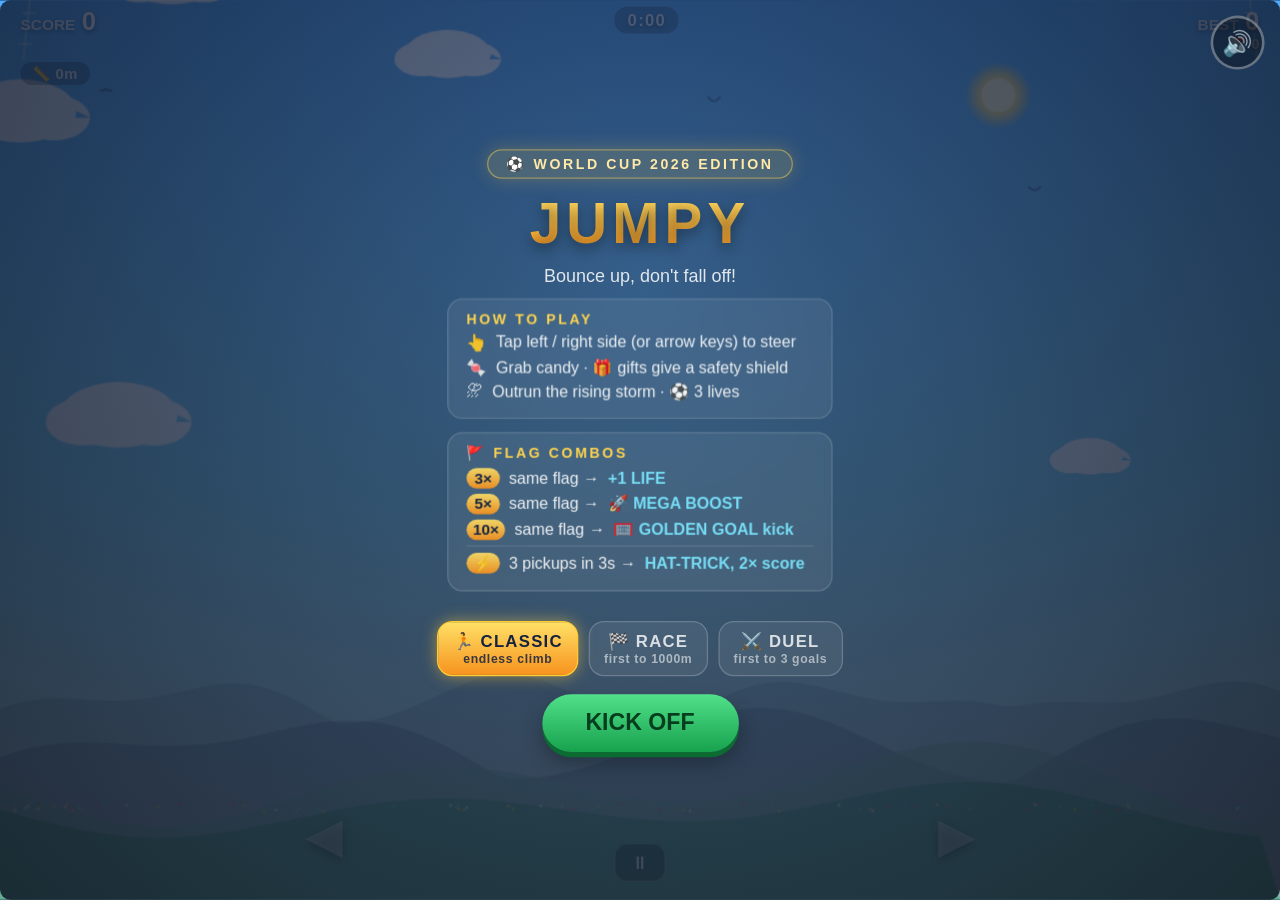
==== commit 24608557: "Add files via upload" ====
--- a/jumpy.html
+++ b/jumpy.html
@@ -12,7 +12,7 @@
   * { margin: 0; padding: 0; box-sizing: border-box; }
   html, body { height: 100%; overflow: hidden; }
   body {
-    background: #1a2b4a;
+    background: linear-gradient(180deg, #0d1830 0%, #1a2b4a 45%, #24395e 100%);
     display: flex;
     align-items: center;
     justify-content: center;
@@ -21,7 +21,7 @@
     overflow: hidden;
     touch-action: none;
   }
-  #wrap { position: relative; }
+  #wrap { position: relative; box-shadow: 0 0 60px rgba(0,0,0,0.55); }
   canvas { display: block; }
   #hud {
     position: absolute;
@@ -389,6 +389,8 @@
   }
   #modeSelect {
     display: flex;
+    flex-wrap: wrap;
+    justify-content: center;
     gap: 8px;
     margin-top: 10px;
   }
@@ -397,7 +399,7 @@
     flex-direction: column;
     align-items: center;
     gap: 1px;
-    padding: 7px 16px;
+    padding: 7px 11px;
     font-size: 13px;
     font-weight: 800;
     letter-spacing: 1px;
@@ -445,6 +447,17 @@
     box-shadow: 0 0 10px rgba(64,196,255,0.5);
   }
   #overlay p { font-size: 14px; margin: 5px 0; opacity: 0.85; }
+  .secondaryBtn {
+    margin-top: 8px;
+    padding: 9px 22px;
+    border-radius: 22px;
+    border: 2px solid rgba(255,255,255,0.35);
+    background: rgba(255,255,255,0.08);
+    color: #fff;
+    font-size: 14px;
+    font-weight: 700;
+    cursor: pointer;
+  }
   #startBtn, #playAgainBtn, #resumeBtn {
     margin-top: 14px;
     padding: 12px 34px;
@@ -752,6 +765,7 @@
     <div id="modeSelect">
       <button class="modeChip selected" data-mode="classic">🏃 CLASSIC<span>endless climb</span></button>
       <button class="modeChip" data-mode="race">🏁 RACE<span id="raceChipGoal">first to 1000m</span></button>
+      <button class="modeChip" data-mode="duel">⚔️ DUEL<span>first to 3 goals</span></button>
     </div>
     <button id="startBtn">KICK OFF</button>
   </div>
@@ -776,14 +790,17 @@
   const aspect = vw / vh;
   let w = 400, h = Math.round(400 / aspect);
   if (h < 700) {
-    // squarish/wide screen (iPad): keep the tuned 700 height, widen the pitch
+    // squarish/wide screen (iPad, desktop): keep the tuned 700 height, widen the pitch.
+    // Full 16:9 support: a 1920x1080 screen gets a true 1244x700 world.
     h = 700;
-    w = Math.min(560, Math.round(700 * aspect));
+    w = Math.min(1280, Math.round(700 * aspect));
   } else if (h > 960) {
     h = 960; // ultra-tall phones cap out
   }
   canvas.width = w;
   canvas.height = h;
+  canvas.style.width = w + 'px';
+  canvas.style.height = h + 'px';
 })();
 const ctx = canvas.getContext('2d');
 const mainCtx = ctx;
@@ -817,7 +834,8 @@
 
 const GRAVITY = 0.28;
 const BOUNCE_VELOCITY = -10.5;
-const MOVE_SPEED = 4.5;
+// wider pitch = proportionally faster travel, so crossing never feels sluggish
+const MOVE_SPEED = 4.5 * (1 + (W - 400) / 400 * 0.5); // 400w: 4.5 -> 1244w: ~9.2
 const PLATFORM_W = 62, PLATFORM_H = 14;
 const FLAG_R = 10;
 const CANDY_R = 9;
@@ -886,8 +904,8 @@
       '<div class="psRow"><b>Distance</b><span>' + distM + 'm · best ' + Math.max(bestHeight, distM) + 'm</span></div>' +
       '<div class="psRow"><b>Time</b><span>' + formatMatchTime(pausedAt - matchStartTime) + ' · best ' + formatMatchTime(Math.max(bestTimeMs, pausedAt - matchStartTime)) + '</span></div>' +
       '<div class="psRow"><b>Flags</b><span>🚩 ' + flagsCollectedCount + '</span></div>' +
-      '<div class="psRow"><b>Lives</b><span>' + (gameMode === 'race' ? '⚽ ∞' : '⚽'.repeat(lives)) + '</span></div>';
-    if (gameMode === 'race') {
+      '<div class="psRow"><b>Lives</b><span>' + (racing() ? '⚽ ∞' : '⚽'.repeat(lives)) + '</span></div>';
+    if (racing()) {
       const st = raceStandings();
       const place = st.findIndex(function(e) { return e.you; }) + 1;
       rows += '<div class="psRow"><b>Race</b><span>' + place + ' of ' + st.length + ' · 🎯 ' + raceTarget + '</span></div>';
@@ -934,7 +952,7 @@
 const DIFF_PRESETS = {
   easy:   { steer: 0.88, err: 1.55, react: 1.55, blunder: 2.00, ahead: 1.05, rubber: 0    },
   normal: { steer: 1.00, err: 1.00, react: 1.00, blunder: 1.00, ahead: 1.55, rubber: 0.85 },
-  hard:   { steer: 1.10, err: 0.65, react: 0.68, blunder: 0.55, ahead: 1.80, rubber: 1.15 }
+  hard:   { steer: 1.16, err: 0.55, react: 0.60, blunder: 0.45, ahead: 2.05, rubber: 1.25 }
 };
 let bots = [];
 let recentScroll = 0; // decaying measure of how fast the camera is climbing
@@ -948,11 +966,21 @@
 let raceWins = {};     // session-wide win tally per racer, shown after every race
 let raceOver = false;
 let raceFinishCount = 0; // how many rivals have crossed the line before you
+// ⚔️ GOLDEN DUEL: 1v1 vs a rival — goal gates in the sky, first to 3 goals
+const DUEL_GOALS_TO_WIN = 3;
+const DUEL_GATE_STEP = 250;   // meters between goal gates
+let duelScoreYou = 0;
+let duelScoreRival = 0;
+let duelGateM = DUEL_GATE_STEP;
+let duelRivalShotT = 0;       // suspense timer for the rival's attempt
 let raceCountdown = 0;       // frames of pre-race countdown remaining
 let prevLeaderName = '';     // for overtake notifications
 let leadChangeCooldown = 0;  // throttle for lead-change popups
 let finalStretchShown = false;
 
+// race-like modes share the rival/board/endless-lives machinery
+function racing() { return gameMode === 'race' || gameMode === 'duel'; }
+
 // The race is decided by DISTANCE (meters climbed), not points
 function playerRaceDistM() {
   return Math.floor((cameraY + Math.max(0, (H - 100) - ball.y)) / 10);
@@ -961,7 +989,7 @@
 // Rubber-banding: trailing bots push harder, leaders ease off (scaled by difficulty)
 function rubberBandFactor(b) {
   const strength = DIFF_PRESETS[raceDifficulty].rubber;
-  if (!strength || gameMode !== 'race') return 1;
+  if (!strength || !racing()) return 1;
   const gap = playerRaceDistM() - b.bestClimb; // meters; positive = bot is behind
   if (gap > 0) return 1 + Math.min(0.38, gap / 880) * strength;
   return 1 - Math.min(0.22, -gap / 1400) * strength;
@@ -969,12 +997,19 @@
 
 function initBots() {
   raceFinishCount = 0;
-  if (gameMode !== 'race') { bots = []; return; }
+  duelScoreYou = 0;
+  duelScoreRival = 0;
+  duelGateM = DUEL_GATE_STEP;
+  duelRivalShotT = 0;
+  if (!racing()) { bots = []; return; }
   const P = DIFF_PRESETS[raceDifficulty];
-  bots = BOT_CONFIG.map(function(cfg, i) {
+  const roster = gameMode === 'duel'
+    ? [BOT_CONFIG[Math.floor(Math.random() * BOT_CONFIG.length)]]
+    : BOT_CONFIG;
+  bots = roster.map(function(cfg, i) {
     return {
       id: i, name: cfg.name, emoji: cfg.emoji, color: cfg.color,
-      steer: cfg.steer * P.steer,
+      steer: cfg.steer * P.steer * (1 + (W - 400) / 400 * 0.5),
       errPx: cfg.errPx * P.err,
       reactFrames: Math.round(cfg.reactFrames * P.react),
       blunder: cfg.blunder * P.blunder,
@@ -999,7 +1034,7 @@
 }
 
 function updateBots() {
-  if (gameMode !== 'race' || !bots.length || raceOver) return;
+  if (!racing() || !bots.length || raceOver) return;
   // your rocket is YOUR moment: rivals gain nothing while you boost
   const gainsFrozen = boostTimer > 0;
   for (const b of bots) {
@@ -1088,9 +1123,12 @@
     }
 
     // --- steering + physics ---
-    if (b.x < b.targetX - 6) b.vx = effSteer;
-    else if (b.x > b.targetX + 6) b.vx = -effSteer;
-    else b.vx = 0;
+    // smooth steering: ease toward full speed, settle softly onto the target
+    let wantVx;
+    if (b.x < b.targetX - 4) wantVx = effSteer;
+    else if (b.x > b.targetX + 4) wantVx = -effSteer;
+    else wantVx = (b.targetX - b.x) * 0.3;
+    b.vx += (wantVx - b.vx) * 0.22;
     b.x += b.vx;
     b.x = Math.max(10, Math.min(W - 10, b.x));
     b.vy += GRAVITY;
@@ -1121,7 +1159,7 @@
           b.flagPoints += 10;
           b.flagCounts[f.countryIdx] = (b.flagCounts[f.countryIdx] || 0) + 1;
           const c = b.flagCounts[f.countryIdx];
-          if (c % 5 === 0 && c % 10 !== 0) {
+          if (c % 5 === 0 && (c % 10 !== 0 || gameMode === 'duel')) {
             // same 5-of-a-kind MEGA BOOST as yours: a real 300m
             b.altOffset -= 3000;
             b.vy = -20; // visual launch
@@ -1129,7 +1167,7 @@
             addPopup('🚀 ' + b.name + ' MEGA BOOST +300m!', W / 2, 110, b.color);
             playAirHorn(false);
           }
-          if (c % 10 === 0 && b.penaltyT <= 0) {
+          if (c % 10 === 0 && b.penaltyT <= 0 && gameMode !== 'duel') {
             b.penaltyT = 85;
             addPopup('🥅 ' + b.name + ' steps up…', W / 2, 110, b.color);
             playWhistle(false);
@@ -1210,7 +1248,7 @@
   return rank === 1 ? '🏆' : rank === 2 ? '2nd' : rank === 3 ? '3rd' : rank + 'th';
 }
 function updateRaceLeader() {
-  if (gameMode !== 'race' || !bots.length) { raceLeaderName = ''; raceRanks = {}; return; }
+  if (!racing() || !bots.length) { raceLeaderName = ''; raceRanks = {}; return; }
   const st = raceStandings();
   raceLeaderName = st[0].name;
   raceRanks = {};
@@ -1234,7 +1272,7 @@
   raceBoardT++;
   if (raceBoardT % 15 !== 0) return; // update ~4x per second
   const boardEl = document.getElementById('raceBoard');
-  if (gameMode !== 'race') { if (boardEl.innerHTML) boardEl.innerHTML = ''; return; }
+  if (!racing()) { if (boardEl.innerHTML) boardEl.innerHTML = ''; return; }
   const entries = raceStandings();
   let html = '';
   for (let i = 0; i < entries.length; i++) {
@@ -1304,7 +1342,7 @@
 const livesDisplayEl = document.getElementById('livesDisplay');
 const flagCounterEl = document.getElementById('flagCounter');
 function renderLives() {
-  if (gameMode === 'race') {
+  if (racing()) {
     livesDisplay.innerHTML = '⚽ ∞';
     return;
   }
@@ -1626,6 +1664,15 @@
   while (y > -H) {
     const climbedSoFar = startY - y;
     spawnPlatform(y, difficultyAt(climbedSoFar), climbedSoFar);
+    // wide pitch (tablet/desktop/16:9): extra same-row platforms keep reaches fair —
+    // roughly one platform per 400px of width on every row
+    let extras = (W - 400) / 380;
+    while (extras > 0) {
+      if (extras >= 1 || Math.random() < extras) {
+        spawnPlatform(y - randRange(0, 18), difficultyAt(climbedSoFar), climbedSoFar);
+      }
+      extras -= 1;
+    }
     y -= randRange(58, 98);
   }
 }
@@ -1666,18 +1713,18 @@
     speed: randRange(1 + diff * 1.3, 2 + diff * 2.4) + lateDifficultyAt(climbed) * 1.3
   });
   const roll = Math.random();
-  if (roll < 0.52) {
+  if (roll < 0.56) {
     flags.push({
       x: x + w/2, y: y - 32, collected: false, bob: Math.random()*Math.PI*2,
       countryIdx: randomUnlockedFlagIndex(climbed)
     });
-  } else if (roll < 0.66) {
+  } else if (roll < 0.70) {
     candies.push({
       x: x + w/2, y: y - 32, collected: false, bob: Math.random()*Math.PI*2,
       color: CANDY_COLORS[Math.floor(Math.random()*CANDY_COLORS.length)],
       twist: randRange(-0.3, 0.3)
     });
-  } else if (roll < 0.71) {
+  } else if (roll < 0.75) {
     gifts.push({ x: x + w/2, y: y - 32, collected: false, bob: Math.random()*Math.PI*2 });
   }
 }
@@ -1705,9 +1752,11 @@
   goalGame = { active: false };
   boostsQueued = 0;
   boostDistLeft = 0;
-  raceCountdown = gameMode === 'race' ? 230 : 0; // goal message, then 3…2…1…GO!
-  document.getElementById('raceGoal').style.display = gameMode === 'race' ? 'block' : 'none';
-  document.getElementById('raceGoal').textContent = '🎯 FIRST TO ' + raceTarget + 'm';
+  raceCountdown = racing() ? 230 : 0; // goal message, then 3…2…1…GO!
+  document.getElementById('raceGoal').style.display = racing() ? 'block' : 'none';
+  document.getElementById('raceGoal').textContent = gameMode === 'duel'
+    ? '⚔️ FIRST TO ' + DUEL_GOALS_TO_WIN + ' GOALS'
+    : '🎯 FIRST TO ' + raceTarget + 'm';
   prevLeaderName = '';
   leadChangeCooldown = 0;
   finalStretchShown = false;
@@ -1790,10 +1839,12 @@
 }
 
 // ============ GOLDEN GOAL: sky-stadium penalty kick bonus stage ============
-function startGoalGame() {
+function startGoalGame(shooter) {
   goalGame = {
     active: true, phase: 'aim', t: 0,
-    lockT: 180, // 3s: big 3-2-1 countdown — taps can't kick yet
+    shooter: shooter || 'you',
+    lockT: shooter === 'rival' ? 90 : 120, // build-up: taps can't kick yet
+    autoKickAt: 50 + Math.random() * 130,  // rival picks his own moment
     aimX: 0, keeperX: 0, kickAim: 0, shotT: 0,
     result: '', resT: 0, netRipple: 0
   };
@@ -1803,8 +1854,9 @@
   playCrowdRoar(0.9, 0.07);
 }
 
-function kickGoalBall() {
+function kickGoalBall(auto) {
   if (!goalGame.active || goalGame.phase !== 'aim' || goalGame.lockT > 0) return;
+  if (goalGame.shooter === 'rival' && !auto) return; // you can only watch the rival's shot
   goalGame.kickAim = goalGame.aimX;
   goalGame.keeperAtKick = goalGame.keeperX;
   goalGame.phase = 'shot';
@@ -1815,6 +1867,41 @@
 function finishGoalGame() {
   goalGame.active = false;
   matchStartTime += Date.now() - goalPausedAt; // bonus stage doesn't eat the clock
+  if (gameMode === 'duel') {
+    const rival = bots[0];
+    if (goalGame.shooter === 'rival') {
+      if (goalGame.result === 'goal') {
+        duelScoreRival++;
+        showReward('😱 ' + rival.name + ' SCORES!', '#ff6b6b', '255,107,107', '🥅', 'YOU ' + duelScoreYou + ' — ' + duelScoreRival + ' ' + rival.name);
+        if (duelScoreRival >= DUEL_GOALS_TO_WIN) {
+          raceOver = true;
+          running = false;
+          showDuelResult(false, rival);
+          return;
+        }
+      } else {
+        showReward('🧤 WHAT A SAVE!', '#7ce8ff', '124,232,255', '🧤', rival.name + ' denied — race on!');
+        playCrowdRoar(0.9, 0.06);
+      }
+      duelGateM += DUEL_GATE_STEP;
+      return;
+    }
+    if (goalGame.result === 'goal') {
+      duelScoreYou++;
+      addConfetti(ball.x, ball.y, 50);
+      showReward('⚽ GOOOAL!', '#ffd54f', '255,213,79', '🏆', 'YOU ' + duelScoreYou + ' — ' + duelScoreRival + ' ' + (rival ? rival.name : ''));
+      playAirHorn(true);
+      if (duelScoreYou >= DUEL_GOALS_TO_WIN) {
+        raceOver = true;
+        running = false;
+        showDuelResult(true, rival);
+        return;
+      }
+    } else {
+      showReward('🧤 SAVED!', '#cfd8e3', '207,216,227', '😤', 'shake it off — next gate awaits');
+    }
+    return;
+  }
   if (goalGame.result === 'goal') {
     boostsQueued = 2;             // two more launches queued...
     boostTimer = 450;             // ...and the first fires right now
@@ -1834,7 +1921,8 @@
   if (g.phase === 'aim') {
     g.aimX = Math.sin(g.t * 0.052);                 // sweeping aim
     g.keeperX = Math.sin(g.t * 0.033 + 1.7) * 0.55; // patrolling keeper
-    if (g.t > 420) kickGoalBall();                  // hesitate too long and it auto-fires
+    if (g.shooter === 'rival' && g.t >= g.autoKickAt) kickGoalBall(true); // he strikes!
+    if (g.t > 420) kickGoalBall(true);              // hesitate too long and it auto-fires
   } else if (g.phase === 'shot') {
     g.shotT++;
     // the keeper DIVES toward the shot — beat his reach from where he stood
@@ -1851,8 +1939,8 @@
       } else {
         g.result = 'goal';
         g.netRipple = 14;
-        playCrowdRoar(1.6, 0.14);
-        playChampionFanfare();
+        playCrowdRoar(g.shooter === 'rival' ? 1.0 : 1.6, g.shooter === 'rival' ? 0.06 : 0.14);
+        if (g.shooter !== 'rival') playChampionFanfare();
       }
       g.phase = 'result';
       g.resT = 0;
@@ -1968,8 +2056,26 @@
   }
   ctx.save();
   ctx.translate(bx, by);
-  drawTriondaCharacter(br, 1, g.t * 0.12);
+  if (g.shooter === 'rival' && bots[0]) {
+    // the rival's ball: his color, his badge
+    const rv = bots[0];
+    ctx.beginPath(); ctx.arc(0, 0, br, 0, Math.PI * 2);
+    ctx.fillStyle = '#f5f5f5'; ctx.fill();
+    ctx.lineWidth = 3; ctx.strokeStyle = rv.color; ctx.stroke();
+    ctx.beginPath(); ctx.arc(0, 0, br * 0.45, 0, Math.PI * 2);
+    ctx.fillStyle = rv.color; ctx.fill();
+  } else {
+    drawTriondaCharacter(br, 1, g.t * 0.12);
+  }
   ctx.restore();
+  if (g.shooter === 'rival' && bots[0] && g.phase === 'aim') {
+    ctx.font = '800 12px sans-serif';
+    ctx.textAlign = 'center';
+    ctx.lineWidth = 4; ctx.strokeStyle = 'rgba(0,0,0,0.6)';
+    ctx.strokeText(bots[0].name, bx, by + br + 16);
+    ctx.fillStyle = bots[0].color;
+    ctx.fillText(bots[0].name, bx, by + br + 16);
+  }
 
   // aim indicator: dashed sight-line + target ring
   if (g.phase === 'aim') {
@@ -1995,14 +2101,18 @@
   ctx.textAlign = 'center';
   ctx.font = '800 13px sans-serif';
   ctx.fillStyle = '#ffd54f';
-  ctx.fillText('🥅 GOLDEN GOAL', cx, 92);
+  ctx.fillText(g.shooter === 'rival' ? '🥅 RIVAL SHOT' : '🥅 GOLDEN GOAL', cx, 92);
   ctx.font = '700 10px sans-serif';
   ctx.fillStyle = 'rgba(255,255,255,0.85)';
-  ctx.fillText('beat the keeper — win 3 MEGA BOOSTS', cx, 108);
+  ctx.fillText(g.shooter === 'rival' ? (bots[0] ? bots[0].name : 'rival') + ' shoots — pray your keeper saves!'
+    : gameMode === 'duel' ? 'beat the keeper — SCORE FOR THE DUEL!' : 'beat the keeper — win 3 MEGA BOOSTS', cx, 108);
   if (g.phase === 'aim') {
     ctx.font = '800 17px sans-serif';
     ctx.fillStyle = 'rgba(255,255,255,' + (0.55 + 0.45 * Math.abs(Math.sin(g.t * 0.09))) + ')';
-    if (goalGame.lockT > 0) {
+    if (goalGame.shooter === 'rival') {
+      ctx.fillText(goalGame.lockT > 0 ? (bots[0] ? bots[0].name.toUpperCase() : 'RIVAL') + ' STEPS UP…' : 'HE SHOOTS…', cx, H - 70);
+    } else if (goalGame.lockT > 0) {
+      // player's shot: GET READY + big pulsing digits
       ctx.fillText('GET READY…', cx, H - 70);
       // big 3-2-1 in the middle, pulsing as each second lands
       const n = Math.ceil(goalGame.lockT / 60);
@@ -2055,7 +2165,9 @@
     const inGoalPhase = raceCountdown > 165;
     let label;
     if (inGoalPhase) {
-      label = '🎯 FIRST TO ' + raceTarget + 'm';
+      label = gameMode === 'duel'
+        ? '⚔️ FIRST TO ' + DUEL_GOALS_TO_WIN + ' GOALS — beat ' + (bots[0] ? bots[0].name : 'your rival') + '!'
+        : '🎯 FIRST TO ' + raceTarget + 'm';
     } else {
       const step = Math.ceil(raceCountdown / 55); // 3, 2, 1, then 0 = GO
       label = step >= 1 ? String(step) : 'GO!';
@@ -2186,14 +2298,14 @@
         playAirHorn(false);
       }
       // Collecting 5 flags of the same country launches a MEGA BOOST
-      if (flagCountsByCountry[f.countryIdx] % 5 === 0 && flagCountsByCountry[f.countryIdx] % 10 !== 0) {
+      if (flagCountsByCountry[f.countryIdx] % 5 === 0 && (flagCountsByCountry[f.countryIdx] % 10 !== 0 || gameMode === 'duel')) {
         const nation = FLAG_NATIONS[f.countryIdx] || FLAG_NATIONS[0];
         triggerMegaBoost(nation, flagCountsByCountry[f.countryIdx]);
       }
       // Collecting 10 flags of the same country earns a GOLDEN GOAL penalty kick!
-      if (flagCountsByCountry[f.countryIdx] % 10 === 0) {
+      if (flagCountsByCountry[f.countryIdx] % 10 === 0 && gameMode !== 'duel') {
         const nation = FLAG_NATIONS[f.countryIdx] || FLAG_NATIONS[0];
-        goalPendingCount++;
+        goalPendingCount = 1; // one attempt per golden goal — never stacks
         addConfetti(f.x, f.y, 25);
         showReward('🥅 GOLDEN GOAL EARNED!', '#ffd54f', '255,213,79',
           nation.emoji, nation.emoji + ' × ' + flagCountsByCountry[f.countryIdx]);
@@ -2249,10 +2361,27 @@
   if (trophyTimer > 0) trophyTimer--;
 
   // GOLDEN GOAL trigger: earned via 10 same flags, fired when safe (not mid-rocket)
-  if (running && !paused && !playerEliminated && goalPendingCount > 0 && boostTimer <= 0 && reviveGraceTimer <= 0) {
+  if (running && !paused && !playerEliminated && goalPendingCount > 0 && boostTimer <= 0 && boostsQueued <= 0) {
     goalPendingCount--;
     startGoalGame();
     return;
+  }
+
+  // ⚔️ DUEL: whoever reaches the goal gate first earns the shot; first to 3 goals wins
+  if (gameMode === 'duel' && !raceOver && !goalGame.active) {
+    const rival = bots[0];
+    // gate contest: first to the gate takes the shot
+    if (playerRaceDistM() >= duelGateM) {
+      addPopup('🥅 YOU reach the gate!', W / 2, 110, '#ffd54f');
+      duelGateM += DUEL_GATE_STEP;
+      boostTimer = 0; boostDistLeft = 0; boostsQueued = 0; // the gate stops play NOW
+      startGoalGame();
+      return;
+    } else if (rival && rival.bestClimb >= duelGateM) {
+      // watch him take it — full penalty scene, real keeper physics
+      addPopup('🥅 ' + rival.name + ' reaches the gate…', W / 2, 110, rival.color);
+      startGoalGame('rival');
+    }
   }
 
   // RACE mode: straight racing — first to the target distance wins
@@ -2377,13 +2506,16 @@
         for (const q of platforms) {
           if (q !== p && q.y < topY) topY = q.y;
         }
-        const gap = randRange(62, Math.min(MAX_SAFE_GAP, 96 + diff * 48 + lateDifficultyAt(cameraY) * 14));
+        const perRow = 1 + (W - 400) / 380; // target platforms per row for this width
+        const sameRow = W >= 520 && topY !== Infinity && Math.random() < (perRow - 1) / perRow;
+        const gap = sameRow ? randRange(0, 16)
+          : randRange(62, Math.min(MAX_SAFE_GAP, 96 + diff * 48 + lateDifficultyAt(cameraY) * 14));
         p.y = (topY === Infinity) ? -gap : topY - gap;
-        p.w = Math.max(38, PLATFORM_W - diff * 24);
+        p.w = Math.max(33, PLATFORM_W - diff * 24 - lateDifficultyAt(cameraY) * 9);
         p.x = randRange(10, W - p.w - 10);
-        p.moving = Math.random() < (0.2 + diff * 0.35 + lateDifficultyAt(cameraY) * 0.15);
+        p.moving = Math.random() < (0.2 + diff * 0.42 + lateDifficultyAt(cameraY) * 0.2);
         p.dir = Math.random() < 0.5 ? 1 : -1;
-        p.speed = randRange(1 + diff * 1.2, 2 + diff * 2.2) + lateDifficultyAt(cameraY) * 1.0;
+        p.speed = randRange(1 + diff * 1.3, 2 + diff * 2.4) + lateDifficultyAt(cameraY) * 1.3;
       }
     }
     for (const f of flags) {
@@ -2461,8 +2593,8 @@
 const LIFE_LOSS_PENALTY = 50; // classic: every lost life costs this, fall or storm alike
 
 function handleDeath(reason) {
-  if (gameMode === 'race') {
-    // race rules: endless lives — a fall costs TIME plus the unified points penalty
+  if (racing()) {
+    // race/duel rules: endless lives — a fall costs TIME plus the unified points penalty
     playerFalls++;
     if (score > 0) {
       const penalty = Math.min(score, LIFE_LOSS_PENALTY);
@@ -2748,22 +2880,35 @@
     L.span = span;
   }
 })();
+let mtnCache = { key: '', sprite: null };
 function drawMountains(t) {
   const drift = cameraY * 0.03;
   const shade = t < 0.5 ? '43,68,102' : '10,14,30';
-  for (const L of MTN_LAYERS) {
-    ctx.fillStyle = 'rgba(' + shade + ',' + L.alpha + ')';
-    ctx.beginPath();
-    ctx.moveTo(0, H);
-    const off = (drift * L.speed) % L.span;
-    for (let x = 0; x <= W; x += MTN_STEP) {
-      const idx = Math.floor(((x + off) % L.span) / MTN_STEP);
-      ctx.lineTo(x, L.table[idx]);
-    }
-    ctx.lineTo(W, H);
-    ctx.closePath();
-    ctx.fill();
-  }
+  // big-canvas perf: repaint the layered ridges only when they visibly shift
+  const key = Math.round(drift / 14) + '|' + shade;
+  if (mtnCache.key !== key) {
+    if (!mtnCache.sprite) {
+      mtnCache.sprite = document.createElement('canvas');
+      mtnCache.sprite.width = W; mtnCache.sprite.height = H;
+    }
+    const mx = mtnCache.sprite.getContext('2d');
+    mx.clearRect(0, 0, W, H);
+    for (const L of MTN_LAYERS) {
+      mx.fillStyle = 'rgba(' + shade + ',' + L.alpha + ')';
+      mx.beginPath();
+      mx.moveTo(0, H);
+      const off = (drift * L.speed) % L.span;
+      for (let x = 0; x <= W; x += MTN_STEP) {
+        const idx = Math.floor(((x + off) % L.span) / MTN_STEP);
+        mx.lineTo(x, L.table[idx]);
+      }
+      mx.lineTo(W, H);
+      mx.closePath();
+      mx.fill();
+    }
+    mtnCache.key = key;
+  }
+  ctx.drawImage(mtnCache.sprite, 0, 0);
 }
 
 function drawSunMoon(t) {
@@ -2799,13 +2944,20 @@
   const moonA = clamp01((t - 0.35) * 2.2);
   if (moonA > 0.02) {
     ctx.globalAlpha = moonA;
-    ctx.shadowColor = 'rgba(220,230,255,0.8)';
-    ctx.shadowBlur = 14;
+    if (!drawSunMoon.moonGlow) {
+      const g = ctx.createRadialGradient(cx, cy, 4, cx, cy, 30);
+      g.addColorStop(0, 'rgba(220,230,255,0.75)');
+      g.addColorStop(1, 'rgba(220,230,255,0)');
+      drawSunMoon.moonGlow = g;
+    }
+    ctx.fillStyle = drawSunMoon.moonGlow;
+    ctx.beginPath();
+    ctx.arc(cx, cy, 30, 0, Math.PI*2);
+    ctx.fill();
     ctx.fillStyle = '#e8edf7';
     ctx.beginPath();
     ctx.arc(cx, cy, 12, 0, Math.PI*2);
     ctx.fill();
-    ctx.shadowBlur = 0;
     // crescent bite (sample sky color at that height)
     ctx.fillStyle = skyColorsAt(cameraY).top;
     ctx.beginPath();
@@ -3258,6 +3410,44 @@
     ctx.fillText('⛳ ' + (k * 500) + ' m', 12, py - 7);
     ctx.restore();
   }
+  // --- duel: the GOAL GATE floating in the sky ---
+  if (gameMode === 'duel') {
+    const gy = baseline - (duelGateM * 10 - cameraY);
+    if (gy > -80 && gy < H + 40) {
+      ctx.save();
+      const pulse = 0.55 + Math.sin(Date.now() * 0.005) * 0.25;
+      const gw = Math.min(W * 0.5, 220), gx = W / 2 - gw / 2, gh = 52;
+      // glow field
+      ctx.globalAlpha = pulse * 0.35;
+      ctx.fillStyle = '#ffd54f';
+      ctx.fillRect(gx - 14, gy - gh - 10, gw + 28, gh + 18);
+      ctx.globalAlpha = 1;
+      // posts + crossbar
+      ctx.fillStyle = '#ffffff';
+      ctx.fillRect(gx - 5, gy - gh, 5, gh);
+      ctx.fillRect(gx + gw, gy - gh, 5, gh);
+      ctx.fillRect(gx - 5, gy - gh - 5, gw + 10, 5);
+      // net
+      ctx.strokeStyle = 'rgba(255,255,255,0.45)';
+      ctx.lineWidth = 1;
+      for (let nx = gx; nx <= gx + gw; nx += 14) {
+        ctx.beginPath(); ctx.moveTo(nx, gy - gh); ctx.lineTo(nx, gy); ctx.stroke();
+      }
+      for (let ny = gy - gh; ny <= gy; ny += 13) {
+        ctx.beginPath(); ctx.moveTo(gx, ny); ctx.lineTo(gx + gw, ny); ctx.stroke();
+      }
+      // label
+      ctx.font = '900 14px sans-serif';
+      ctx.textAlign = 'center';
+      ctx.lineWidth = 4;
+      ctx.strokeStyle = 'rgba(0,0,0,0.6)';
+      ctx.strokeText('🥅 GOAL GATE — ' + duelGateM + 'm', W / 2, gy - gh - 14);
+      ctx.fillStyle = '#ffd54f';
+      ctx.fillText('🥅 GOAL GATE — ' + duelGateM + 'm', W / 2, gy - gh - 14);
+      ctx.restore();
+    }
+  }
+
   // --- race finish barrier ---
   if (gameMode !== 'race') return;
   const fy = baseline - (raceTarget * 10 - cameraY);
@@ -3287,7 +3477,7 @@
 }
 
 function drawRaceProgress() {
-  if (gameMode !== 'race' || raceCountdown > 0) return;
+  if (!racing() || raceCountdown > 0) return;
   const x = W - 9;
   const top = 150, bottom = H - 130;
   ctx.save();
@@ -3593,7 +3783,7 @@
   drawTriondaCharacter(ball.r, ball.facing, ball.spin);
 
   // live rank above the head (🏆 when leading)
-  if (gameMode === 'race' && raceRanks['YOU']) {
+  if (racing() && raceRanks['YOU']) {
     ctx.globalAlpha = 1;
     const rl = rankLabel(raceRanks['YOU']);
     ctx.font = rl === '🏆' ? '14px sans-serif' : '800 11px sans-serif';
@@ -3630,8 +3820,14 @@
   ctx.save();
   ctx.globalAlpha = fade;
   ctx.translate(tx, ty);
-  ctx.shadowColor = 'rgba(255,215,0,0.9)';
-  ctx.shadowBlur = 14;
+  if (!window.__trophyGlow) {
+    const g = ctx.createRadialGradient(0, 0, 4, 0, 0, 30);
+    g.addColorStop(0, 'rgba(255,215,0,0.55)');
+    g.addColorStop(1, 'rgba(255,215,0,0)');
+    window.__trophyGlow = g;
+  }
+  ctx.fillStyle = window.__trophyGlow;
+  ctx.beginPath(); ctx.arc(0, 0, 30, 0, Math.PI * 2); ctx.fill();
 
   // FIFA World Cup trophy: two figures spiraling upward, holding the globe,
   // on a base ringed with malachite-green bands
@@ -3754,12 +3950,40 @@
   running = false;
 }
 
+// ---- adaptive resolution: JS is ~1ms/frame; slow machines are raster-bound.
+// If FPS sags, render the world at reduced resolution and let CSS upscale. ----
+let renderScale = 1;
+let perfFrames = 0;
+let perfWindowStart = 0;
+function applyRenderScale(s) {
+  renderScale = s;
+  canvas.width = Math.round(W * s);
+  canvas.height = Math.round(H * s);
+  ctx.setTransform(s, 0, 0, s, 0, 0);
+  skyGradCache = { key: null, grad: null }; // gradients bind to the context state
+  mtnCache = { key: '', sprite: mtnCache.sprite };
+}
+function perfTick(now) {
+  if (renderScale <= 0.72) return;      // already degraded — stop
+  if (!perfWindowStart) { perfWindowStart = now; perfFrames = 0; return; }
+  perfFrames++;
+  const span = now - perfWindowStart;
+  if (span >= 2000) {
+    const fps = perfFrames / (span / 1000);
+    if (fps < 44 && W > 700) applyRenderScale(0.72);      // big pitches: 48% fewer pixels
+    else if (fps < 38) applyRenderScale(0.8);             // small screens struggling too
+    perfWindowStart = now;
+    perfFrames = 0;
+  }
+}
+
 function loop() {
   if (!running) return;
   if (paused) {
     rafId = requestAnimationFrame(loop);
     return;
   }
+  perfTick(performance.now());
   try {
     update();
     draw();
@@ -3767,13 +3991,20 @@
     matchClockEl.textContent = formatMatchTime(Date.now() - matchStartTime);
     hudDistM = Math.max(hudDistM, Math.floor((cameraY + Math.max(0, (H - 100) - ball.y)) / 10));
     distCounterEl.textContent = '📏 ' + hudDistM + 'm';
+    if (gameMode === 'duel' && bots[0]) {
+      document.getElementById('raceGoal').textContent = '⚔️ YOU ' + duelScoreYou + ' — ' + duelScoreRival + ' ' + bots[0].name;
+    }
     // crossing a 500m barrier: celebrate!
     const mile = Math.floor(hudDistM / 500);
     if (mile > lastMilestone) {
       lastMilestone = mile;
       addConfetti(ball.x, ball.y - 30, 45);
-      showReward('⛳ ' + (mile * 500) + 'm!', '#7ce8ff', '124,232,255', '⛳', 'barrier crossed — keep climbing!');
-      playCrowdRoar(0.8, 0.07);
+      // near a race finish the FINAL STRETCH moment owns the screen
+      const nearFinish = gameMode === 'race' && hudDistM > raceTarget - 170;
+      if (!nearFinish) {
+        showReward('⛳ ' + (mile * 500) + 'm!', '#7ce8ff', '124,232,255', '⛳', 'barrier crossed — keep climbing!');
+        playCrowdRoar(0.8, 0.07);
+      }
     }
   } catch (err) {
     showRealError(err);
@@ -3794,6 +4025,42 @@
   } catch (err) {
     showRealError(err);
   }
+}
+
+function showDuelResult(youWon, rival) {
+  goalGame.active = false;   // cancel any kick still pending behind the result
+  goalPendingCount = 0;
+  document.getElementById('muteBtn').classList.add('show');
+  const rname = rival ? rival.name : 'Rival';
+  raceWins[youWon ? 'YOU' : rname] = (raceWins[youWon ? 'YOU' : rname] || 0) + 1;
+  const elapsedMs = Date.now() - matchStartTime;
+  const winsRows = Object.keys(raceWins).sort(function(a, c) { return raceWins[c] - raceWins[a]; })
+    .map(function(n, i) {
+      return '<div class="wtRow' + (n === 'YOU' ? ' you' : '') + '"><span>' + (i + 1) + '. ' + n + '</span><span>' + raceWins[n] + '</span></div>';
+    }).join('');
+  overlay.innerHTML = `
+    <h1 style="color:${youWon ? '#ffd54f' : '#ff8a8a'}">${youWon ? '🏆 DUEL CHAMPION!' : '💔 DUEL LOST'}</h1>
+    <div style="font-size:34px;font-weight:900;letter-spacing:1px;margin:6px 0 2px;">
+      YOU ${duelScoreYou} — ${duelScoreRival} ${rname}
+    </div>
+    <p style="opacity:0.85">${youWon ? rname + ' never stood a chance' : rname + ' takes the golden duel'}</p>
+    <div class="winsTable"><div class="wtHead"><span>📊 MATCH</span><span></span></div>
+      <div class="wtRow"><span>⏱ Time</span><span>${formatMatchTime(elapsedMs)}</span></div>
+      <div class="wtRow"><span>📏 Distance</span><span>${Math.round(cameraY / 10)}m</span></div>
+      <div class="wtRow"><span>⚽ Score</span><span>${score}</span></div>
+    </div>
+    <div class="winsTable"><div class="wtHead"><span>🏆 SESSION WINS</span><span></span></div>${winsRows}</div>
+    <button id="playAgainBtn">⚔️ Rematch</button>
+    <button id="menuBtn2" class="secondaryBtn">Menu</button>
+  `;
+  overlay.classList.remove('hidden');
+  const btn = document.getElementById('playAgainBtn');
+  btn.addEventListener('click', function() { startGame(); });
+  document.getElementById('menuBtn2').addEventListener('click', function() { backToMenu(); });
+  if (youWon) {
+    playChampionFanfare();
+    for (let i = 0; i < 4; i++) addConfetti(W * (0.2 + 0.2 * i), H * 0.3, 40);
+  } else { playWhistle(true); }
 }
 
 function showRaceResult(playerWon, winnerName, reason) {
@@ -3946,6 +4213,13 @@
     renderMute();
     if (!soundMuted) beep({ freq: 660, duration: 0.08, type: 'sine', volume: 0.15 });
   });
+  document.addEventListener('keydown', function(e) {
+    if (e.key !== 'Enter' && e.key !== 'r' && e.key !== 'R') return;
+    const ov = document.getElementById('overlay');
+    if (ov.classList.contains('hidden')) return;
+    const btn = document.getElementById('startBtn') || document.getElementById('playAgainBtn');
+    if (btn) { e.preventDefault(); btn.click(); }
+  });
   document.querySelectorAll('.modeChip').forEach(function(chip) {
     // reflect the current mode selection
     chip.classList.toggle('selected', chip.dataset.mode === gameMode);
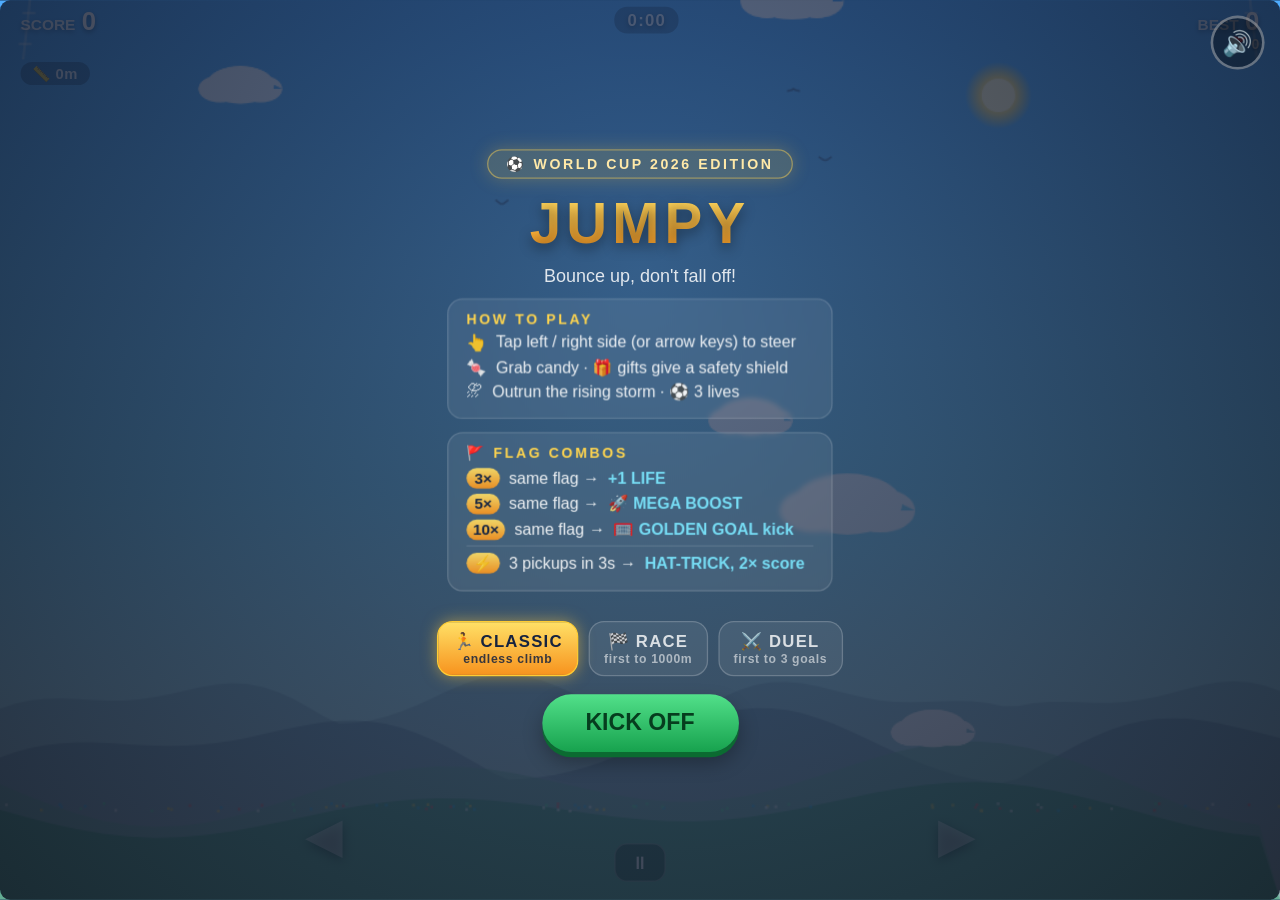
==== commit 31c8cea5: "Add files via upload" ====
--- a/jumpy.html
+++ b/jumpy.html
@@ -21,7 +21,7 @@
     overflow: hidden;
     touch-action: none;
   }
-  #wrap { position: relative; box-shadow: 0 0 60px rgba(0,0,0,0.55); }
+  #wrap { position: relative; }
   canvas { display: block; }
   #hud {
     position: absolute;
@@ -784,6 +784,9 @@
 const canvas = document.getElementById('game');
 // The world's logical size adapts to the screen's aspect ratio (once, at load):
 // tall phones get a taller playfield, wide tablets get a WIDER one — no bands
+// ================================================================
+// DISPLAY & CANVAS — logical sizing, HiDPI, viewport fit
+// ================================================================
 (function fitLogicalSize() {
   const vw = Math.max(300, window.innerWidth);
   const vh = Math.max(480, window.innerHeight);
@@ -805,6 +808,15 @@
 const ctx = canvas.getContext('2d');
 const mainCtx = ctx;
 const W = canvas.width, H = canvas.height;
+
+// ---- HiDPI: render at device resolution (capped 2x) so retina phones and
+// scaled desktops get pixel-crisp output instead of CSS-upscaled blur ----
+const DPR = Math.min(window.devicePixelRatio || 1, 2);
+if (DPR !== 1) {
+  canvas.width = Math.round(W * DPR);
+  canvas.height = Math.round(H * DPR);
+  ctx.setTransform(DPR, 0, 0, DPR, 0, 0);
+}
 
 // Scale the whole game (canvas + HUD overlays together) to fill the viewport
 const wrapEl = document.getElementById('wrap');
@@ -943,6 +955,9 @@
 let goalPausedAt = 0;
 
 // --- Bot racers: three AI opponents climbing the same board against you ---
+// ================================================================
+// RIVAL BOTS — personas, presets, altitude-neutral accounting
+// ================================================================
 const BOT_CONFIG = [
   { name: 'Jumpinho',    emoji: '🇧🇷', color: '#2ecc71', steer: 4.5, errPx: 22, reactFrames: 17, blunder: 0.020 },
   { name: 'Sir Offside', emoji: '🇺🇸', color: '#4aa3ff', steer: 4.7, errPx: 15, reactFrames: 13, blunder: 0.014 },
@@ -950,8 +965,6 @@
 ];
 // Bot skill presets per race difficulty (multipliers over each bot's base config)
 const DIFF_PRESETS = {
-  easy:   { steer: 0.88, err: 1.55, react: 1.55, blunder: 2.00, ahead: 1.05, rubber: 0    },
-  normal: { steer: 1.00, err: 1.00, react: 1.00, blunder: 1.00, ahead: 1.55, rubber: 0.85 },
   hard:   { steer: 1.16, err: 0.55, react: 0.60, blunder: 0.45, ahead: 2.05, rubber: 1.25 }
 };
 let bots = [];
@@ -967,12 +980,14 @@
 let raceOver = false;
 let raceFinishCount = 0; // how many rivals have crossed the line before you
 // ⚔️ GOLDEN DUEL: 1v1 vs a rival — goal gates in the sky, first to 3 goals
+// ================================================================
+// GOLDEN DUEL — 1v1 state: gates, scores
+// ================================================================
 const DUEL_GOALS_TO_WIN = 3;
 const DUEL_GATE_STEP = 250;   // meters between goal gates
 let duelScoreYou = 0;
 let duelScoreRival = 0;
 let duelGateM = DUEL_GATE_STEP;
-let duelRivalShotT = 0;       // suspense timer for the rival's attempt
 let raceCountdown = 0;       // frames of pre-race countdown remaining
 let prevLeaderName = '';     // for overtake notifications
 let leadChangeCooldown = 0;  // throttle for lead-change popups
@@ -982,6 +997,9 @@
 function racing() { return gameMode === 'race' || gameMode === 'duel'; }
 
 // The race is decided by DISTANCE (meters climbed), not points
+// ================================================================
+// RACE CORE — distance metrics, standings, ranks
+// ================================================================
 function playerRaceDistM() {
   return Math.floor((cameraY + Math.max(0, (H - 100) - ball.y)) / 10);
 }
@@ -1000,7 +1018,6 @@
   duelScoreYou = 0;
   duelScoreRival = 0;
   duelGateM = DUEL_GATE_STEP;
-  duelRivalShotT = 0;
   if (!racing()) { bots = []; return; }
   const P = DIFF_PRESETS[raceDifficulty];
   const roster = gameMode === 'duel'
@@ -1386,6 +1403,9 @@
 const shieldTag = document.getElementById('shieldTag');
 
 // --- Sound engine (procedural, no audio files needed) ---
+// ================================================================
+// AUDIO — WebAudio synth: beeps, roars, whistles, fanfares
+// ================================================================
 let audioCtx = null;
 let soundMuted = false;
 try { soundMuted = localStorage.getItem('jumpyMuted') === '1'; } catch (e) {}
@@ -1699,18 +1719,31 @@
   return flagOrder[Math.floor(Math.random() * (flagIndexForHeight(h) + 1))];
 }
 
+// ================================================================
+// WORLD GENERATION — platforms, items, difficulty law
+// ================================================================
+// The ONE platform difficulty law — used by fresh spawns and the recycler alike
+function platformStatsAt(diff, climbed) {
+  const late = lateDifficultyAt(climbed);
+  return {
+    w: Math.max(33, PLATFORM_W - diff * 24 - late * 9),
+    movingChance: 0.2 + diff * 0.42 + late * 0.2,
+    speed: randRange(1 + diff * 1.3, 2 + diff * 2.4) + late * 1.3
+  };
+}
+
 function spawnPlatform(y, diff, climbed) {
   diff = diff || 0;
   climbed = climbed || 0;
-  const w = Math.max(33, PLATFORM_W - diff * 24 - lateDifficultyAt(climbed) * 9);
+  const st = platformStatsAt(diff, climbed);
+  const w = st.w;
   const x = randRange(10, W - w - 10);
-  const movingChance = 0.2 + diff * 0.42 + lateDifficultyAt(climbed) * 0.2;
-  const moving = Math.random() < movingChance && y < H - 200;
+  const moving = Math.random() < st.movingChance && y < H - 200;
   platforms.push({
     x, y, w,
     moving,
     dir: Math.random() < 0.5 ? 1 : -1,
-    speed: randRange(1 + diff * 1.3, 2 + diff * 2.4) + lateDifficultyAt(climbed) * 1.3
+    speed: st.speed
   });
   const roll = Math.random();
   if (roll < 0.56) {
@@ -1752,6 +1785,7 @@
   goalGame = { active: false };
   boostsQueued = 0;
   boostDistLeft = 0;
+  simLast = 0; // fresh clock for the loop
   raceCountdown = racing() ? 230 : 0; // goal message, then 3…2…1…GO!
   document.getElementById('raceGoal').style.display = racing() ? 'block' : 'none';
   document.getElementById('raceGoal').textContent = gameMode === 'duel'
@@ -1839,6 +1873,9 @@
 }
 
 // ============ GOLDEN GOAL: sky-stadium penalty kick bonus stage ============
+// ================================================================
+// GOLDEN GOAL — penalty mini-game (player & rival shots)
+// ================================================================
 function startGoalGame(shooter) {
   goalGame = {
     active: true, phase: 'aim', t: 0,
@@ -2511,11 +2548,12 @@
         const gap = sameRow ? randRange(0, 16)
           : randRange(62, Math.min(MAX_SAFE_GAP, 96 + diff * 48 + lateDifficultyAt(cameraY) * 14));
         p.y = (topY === Infinity) ? -gap : topY - gap;
-        p.w = Math.max(33, PLATFORM_W - diff * 24 - lateDifficultyAt(cameraY) * 9);
+        const st = platformStatsAt(diff, cameraY);
+        p.w = st.w;
         p.x = randRange(10, W - p.w - 10);
-        p.moving = Math.random() < (0.2 + diff * 0.42 + lateDifficultyAt(cameraY) * 0.2);
+        p.moving = Math.random() < st.movingChance;
         p.dir = Math.random() < 0.5 ? 1 : -1;
-        p.speed = randRange(1 + diff * 1.3, 2 + diff * 2.4) + lateDifficultyAt(cameraY) * 1.3;
+        p.speed = st.speed;
       }
     }
     for (const f of flags) {
@@ -2589,9 +2627,11 @@
 
 let playerFalls = 0;
 let playerEliminated = false; // legacy flag, always false under endless-lives race rules
-const RACE_FALL_PENALTY = 60;
 const LIFE_LOSS_PENALTY = 50; // classic: every lost life costs this, fall or storm alike
 
+// ================================================================
+// LIVES & DEATH — unified penalties, revive
+// ================================================================
 function handleDeath(reason) {
   if (racing()) {
     // race/duel rules: endless lives — a fall costs TIME plus the unified points penalty
@@ -2998,6 +3038,9 @@
 }
 
 let skyGradCache = { key: -1, grad: null };
+// ================================================================
+// RENDERING — background, world, entities, HUD overlays
+// ================================================================
 function drawBackground(diff) {
   const t = diff;
   // gradient rebuilt only when the sky has visibly shifted (mobile perf)
@@ -3950,42 +3993,39 @@
   running = false;
 }
 
-// ---- adaptive resolution: JS is ~1ms/frame; slow machines are raster-bound.
-// If FPS sags, render the world at reduced resolution and let CSS upscale. ----
-let renderScale = 1;
-let perfFrames = 0;
-let perfWindowStart = 0;
-function applyRenderScale(s) {
-  renderScale = s;
-  canvas.width = Math.round(W * s);
-  canvas.height = Math.round(H * s);
-  ctx.setTransform(s, 0, 0, s, 0, 0);
-  skyGradCache = { key: null, grad: null }; // gradients bind to the context state
-  mtnCache = { key: '', sprite: mtnCache.sprite };
-}
-function perfTick(now) {
-  if (renderScale <= 0.72) return;      // already degraded — stop
-  if (!perfWindowStart) { perfWindowStart = now; perfFrames = 0; return; }
-  perfFrames++;
-  const span = now - perfWindowStart;
-  if (span >= 2000) {
-    const fps = perfFrames / (span / 1000);
-    if (fps < 44 && W > 700) applyRenderScale(0.72);      // big pitches: 48% fewer pixels
-    else if (fps < 38) applyRenderScale(0.8);             // small screens struggling too
-    perfWindowStart = now;
-    perfFrames = 0;
-  }
-}
-
-function loop() {
+// ================================================================
+// MAIN LOOP — fixed-timestep simulation, render pass
+// ================================================================
+// NATIVE-RATE stepping, exactly like the game was always tuned: one update per
+// display frame on any healthy screen (60Hz, 120Hz ProMotion, 144Hz — the
+// original feel on each device). Only when a machine genuinely drops frames
+// (frame gap > ~22ms) do we run catch-up ticks so the world never goes
+// slow-motion. Healthy devices are byte-for-byte the classic loop.
+const SIM_STEP = 1000 / 60;
+let simLast = 0;
+
+function loop(ts) {
   if (!running) return;
   if (paused) {
+    simLast = 0; // don't count paused time
     rafId = requestAnimationFrame(loop);
     return;
   }
-  perfTick(performance.now());
+  if (!ts) ts = performance.now();
+  const dt = simLast ? Math.min(100, ts - simLast) : SIM_STEP;
+  simLast = ts;
   try {
-    update();
+    if (dt <= 22) {
+      update(); // healthy frame rate: the original one-update-per-frame feel
+    } else {
+      // struggling machine: catch up (max 3) so game speed stays real-time
+      let ticks = Math.min(3, Math.round(dt / SIM_STEP));
+      while (ticks-- > 0) {
+        update();
+        if (!running || paused) break;
+      }
+    }
+    if (!running) return;
     draw();
     renderRaceBoard();
     matchClockEl.textContent = formatMatchTime(Date.now() - matchStartTime);
@@ -4027,6 +4067,9 @@
   }
 }
 
+// ================================================================
+// RESULT SCREENS & MENUS — duel/race/classic endings
+// ================================================================
 function showDuelResult(youWon, rival) {
   goalGame.active = false;   // cancel any kick still pending behind the result
   goalPendingCount = 0;
